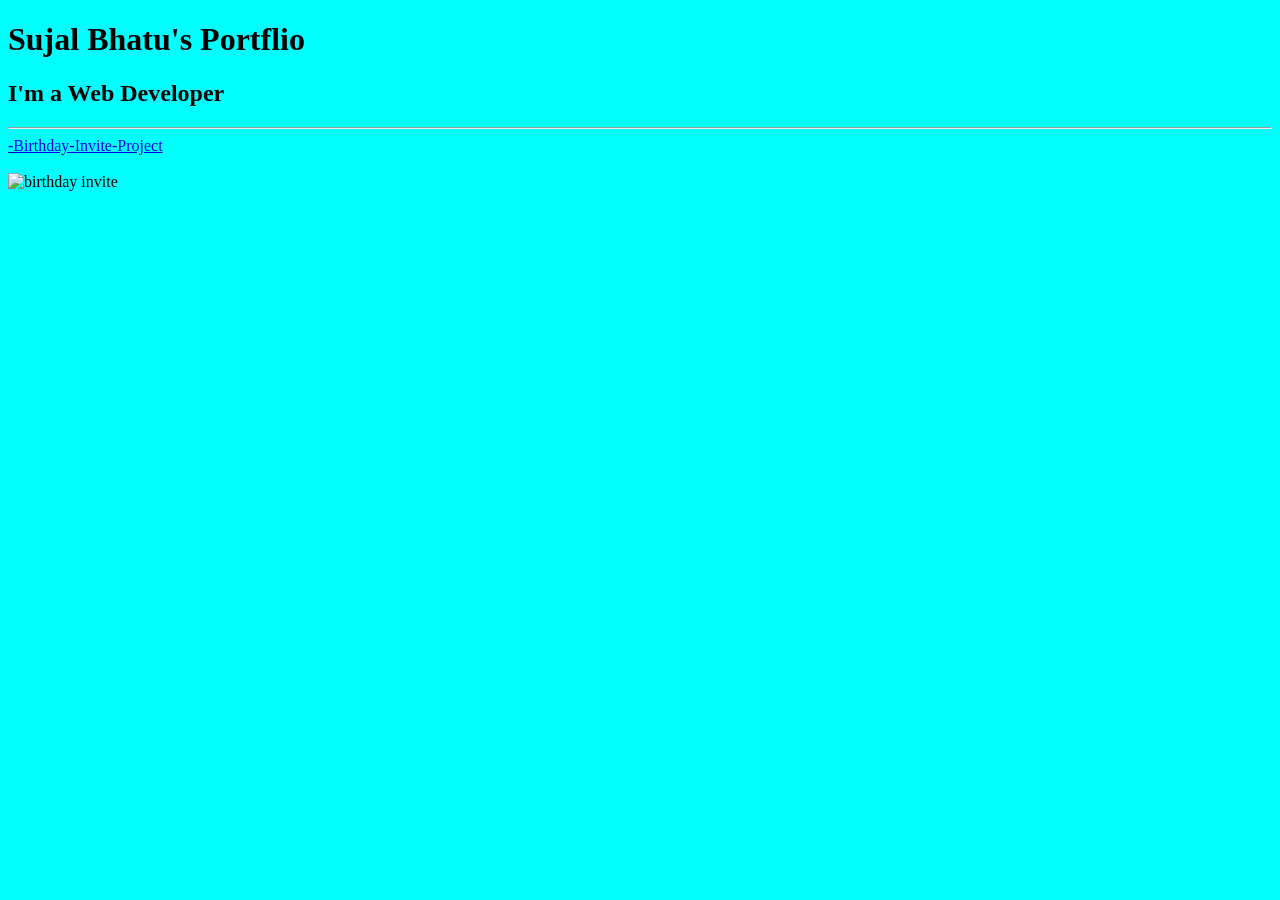
==== index.html @ 04512a7a "Add files via upload" ====
<!-- TODO 1: Create the HTML Boilerplate -->

<!-- TODO 2: Add Your previous projects' HTML into the public folder -->

<!-- TODO 3: Take screenshots of your project previews and add the images to the images folder -->

<!-- TODO 4: Add titles/subtitles etc. -->

<!-- TODO 5: Add a link to the project pages -->

<!-- TODO 6: Add images to show the project previews
HINT for TODO 6: You can use the height attribute set to 200 to make the image smaller:
https://developer.mozilla.org/en-US/docs/Web/HTML/Element/img#attr-height -->

<!-- TODO 7: Add the Contact Me and About Me page links -->


<!DOCTYPE html>
<html lang="en">
<head>
    <meta charset="UTF-8">
    <meta name="viewport" content="width=device-width, initial-scale=1.0">
    <title>Portfolio</title>    
</head>
<body style="background-color: aqua;" >
    <h1>Sujal Bhatu's Portflio</h1>
    <h2>I'm a Web Developer </h2>
    <hr>
    <a href="./public/index2.html" draggable="true">-Birthday-Invite-Project</a>
    <br><br>
    <img src="./assets/images/birthday-invite.png" alt="birthday invite" height="500">
</body>
</html>
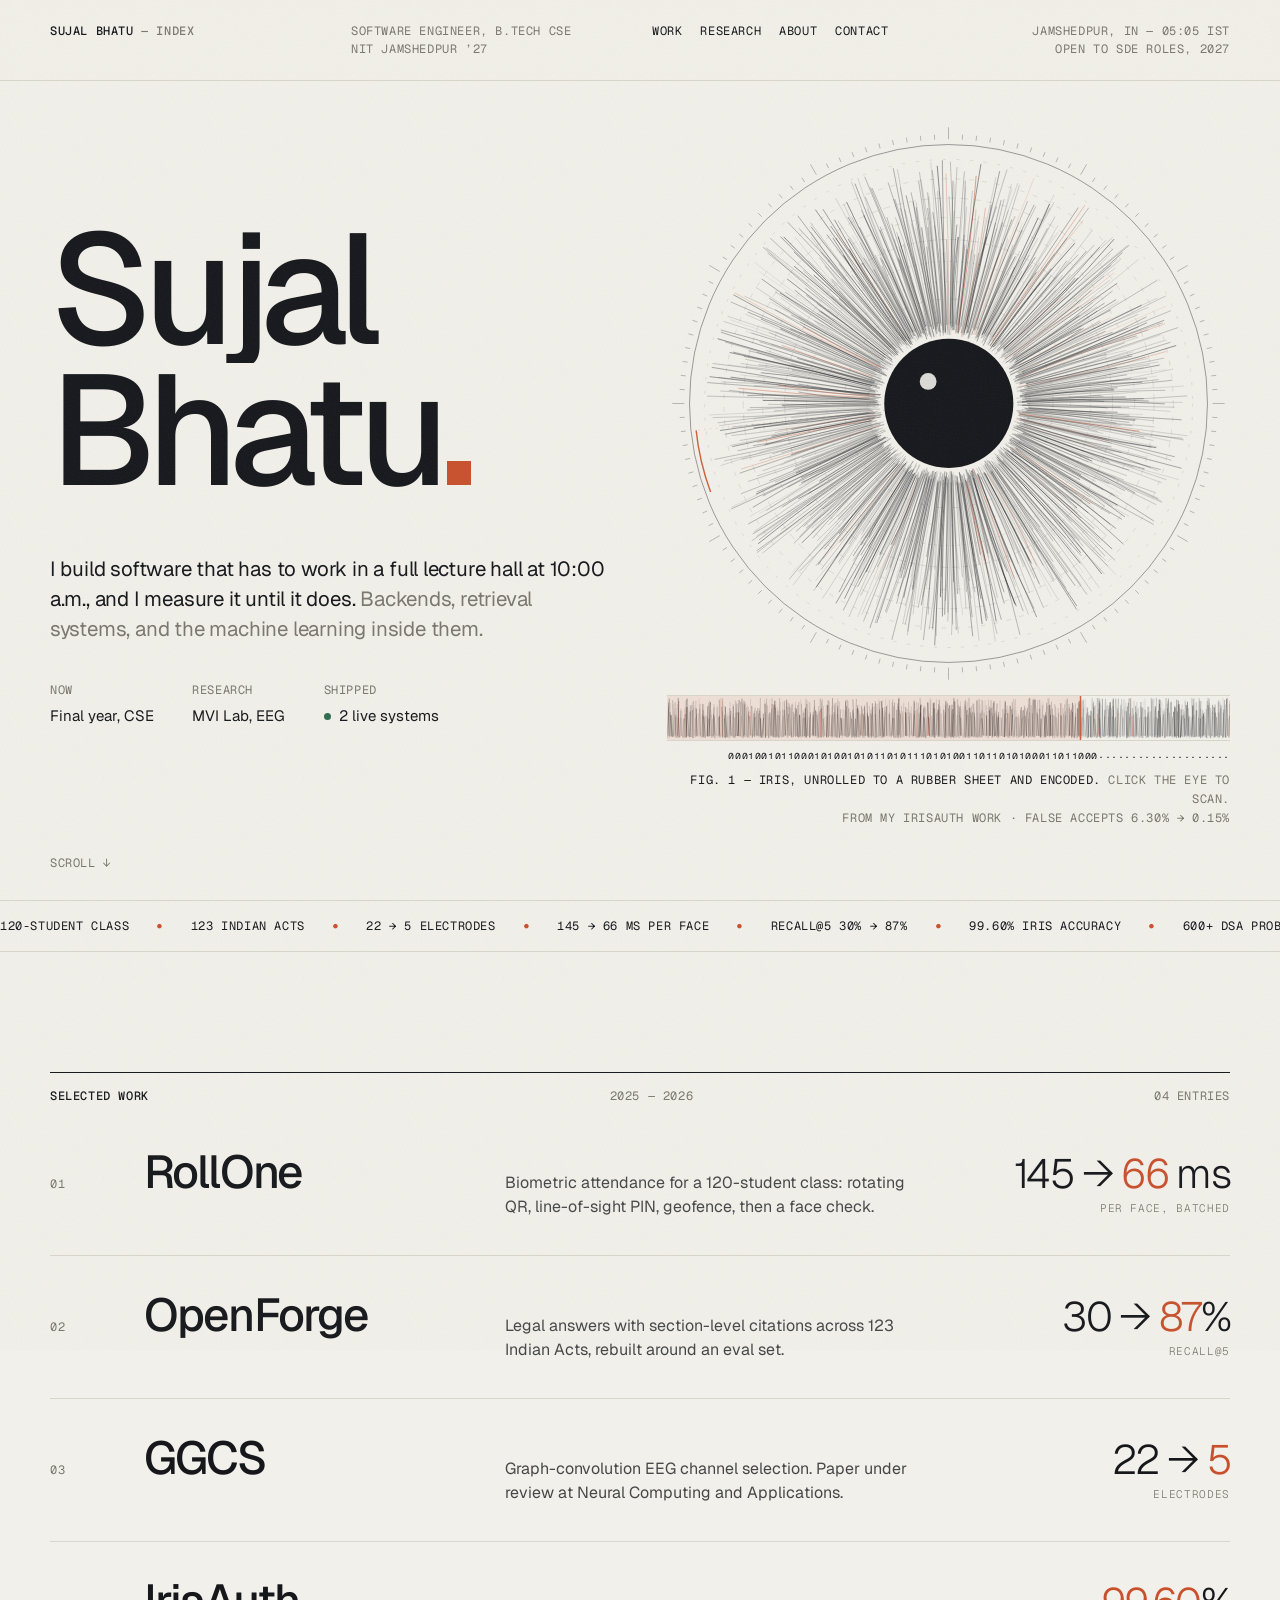
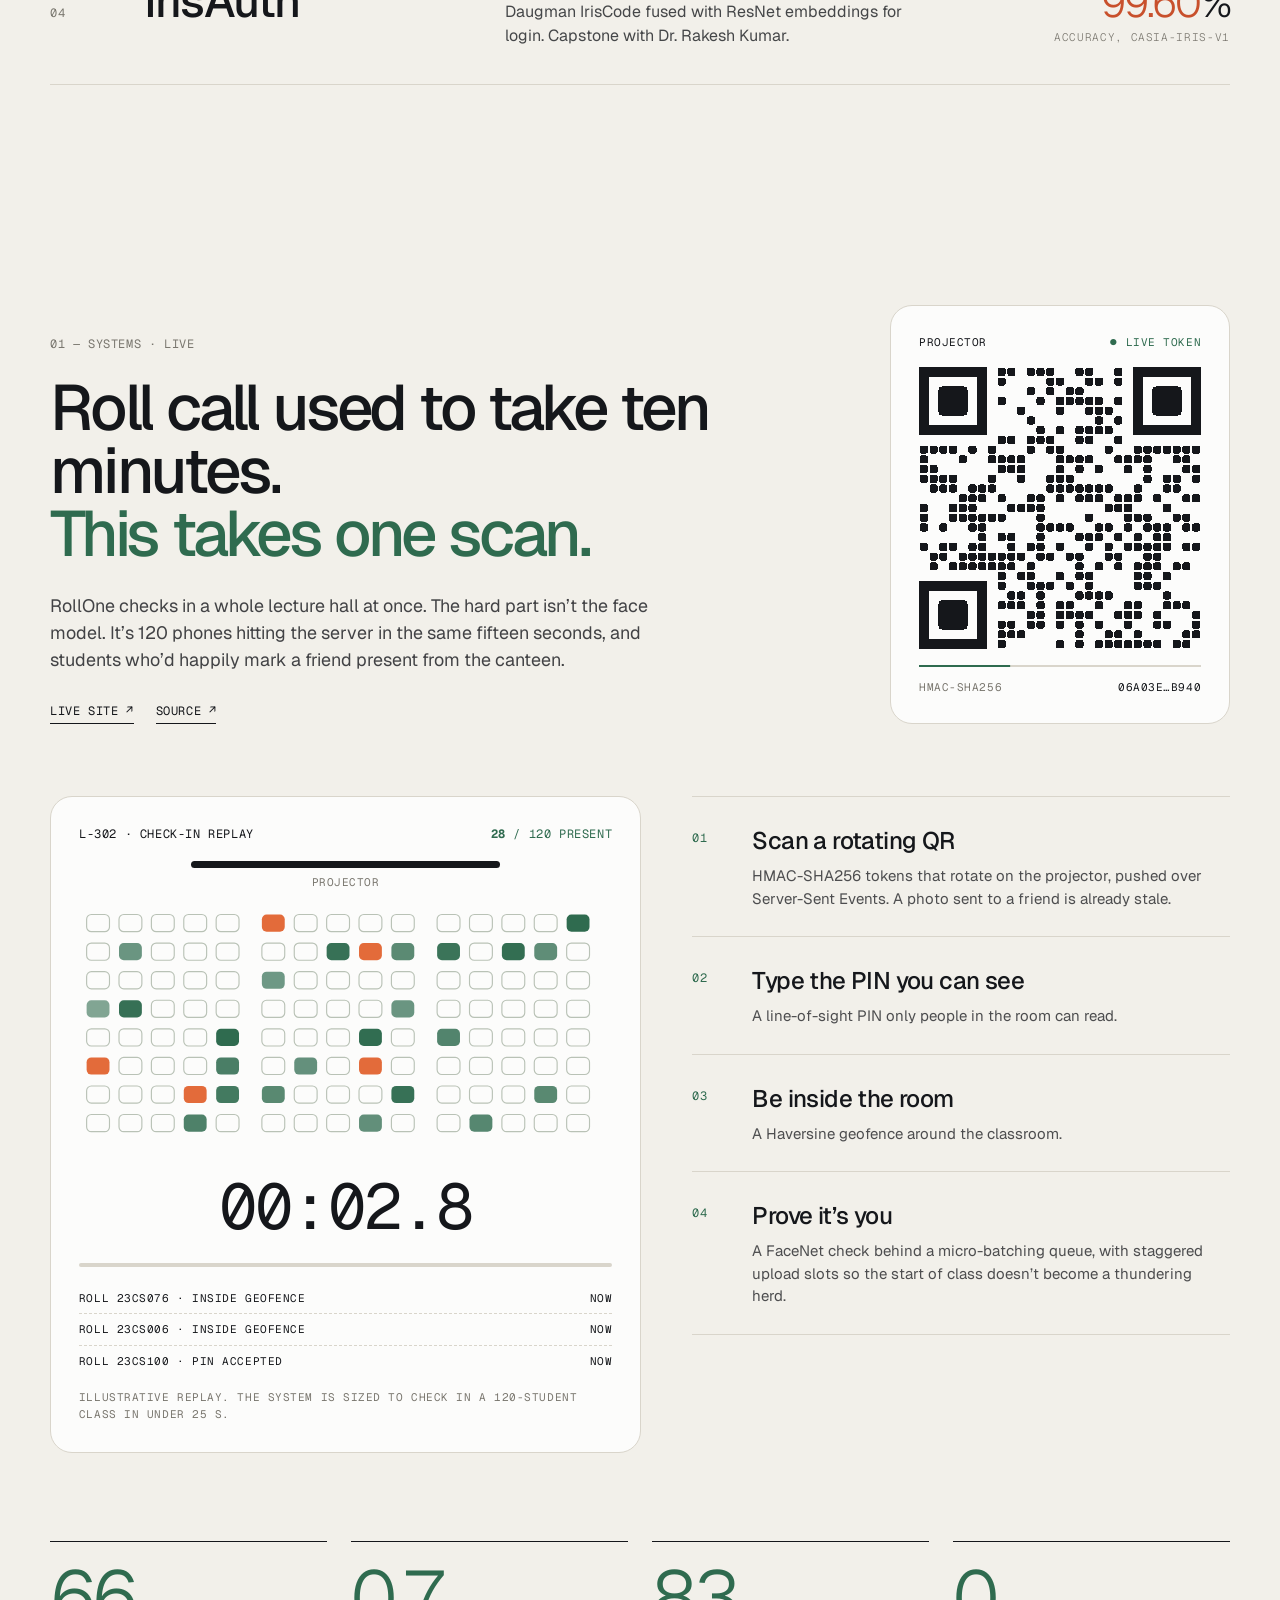
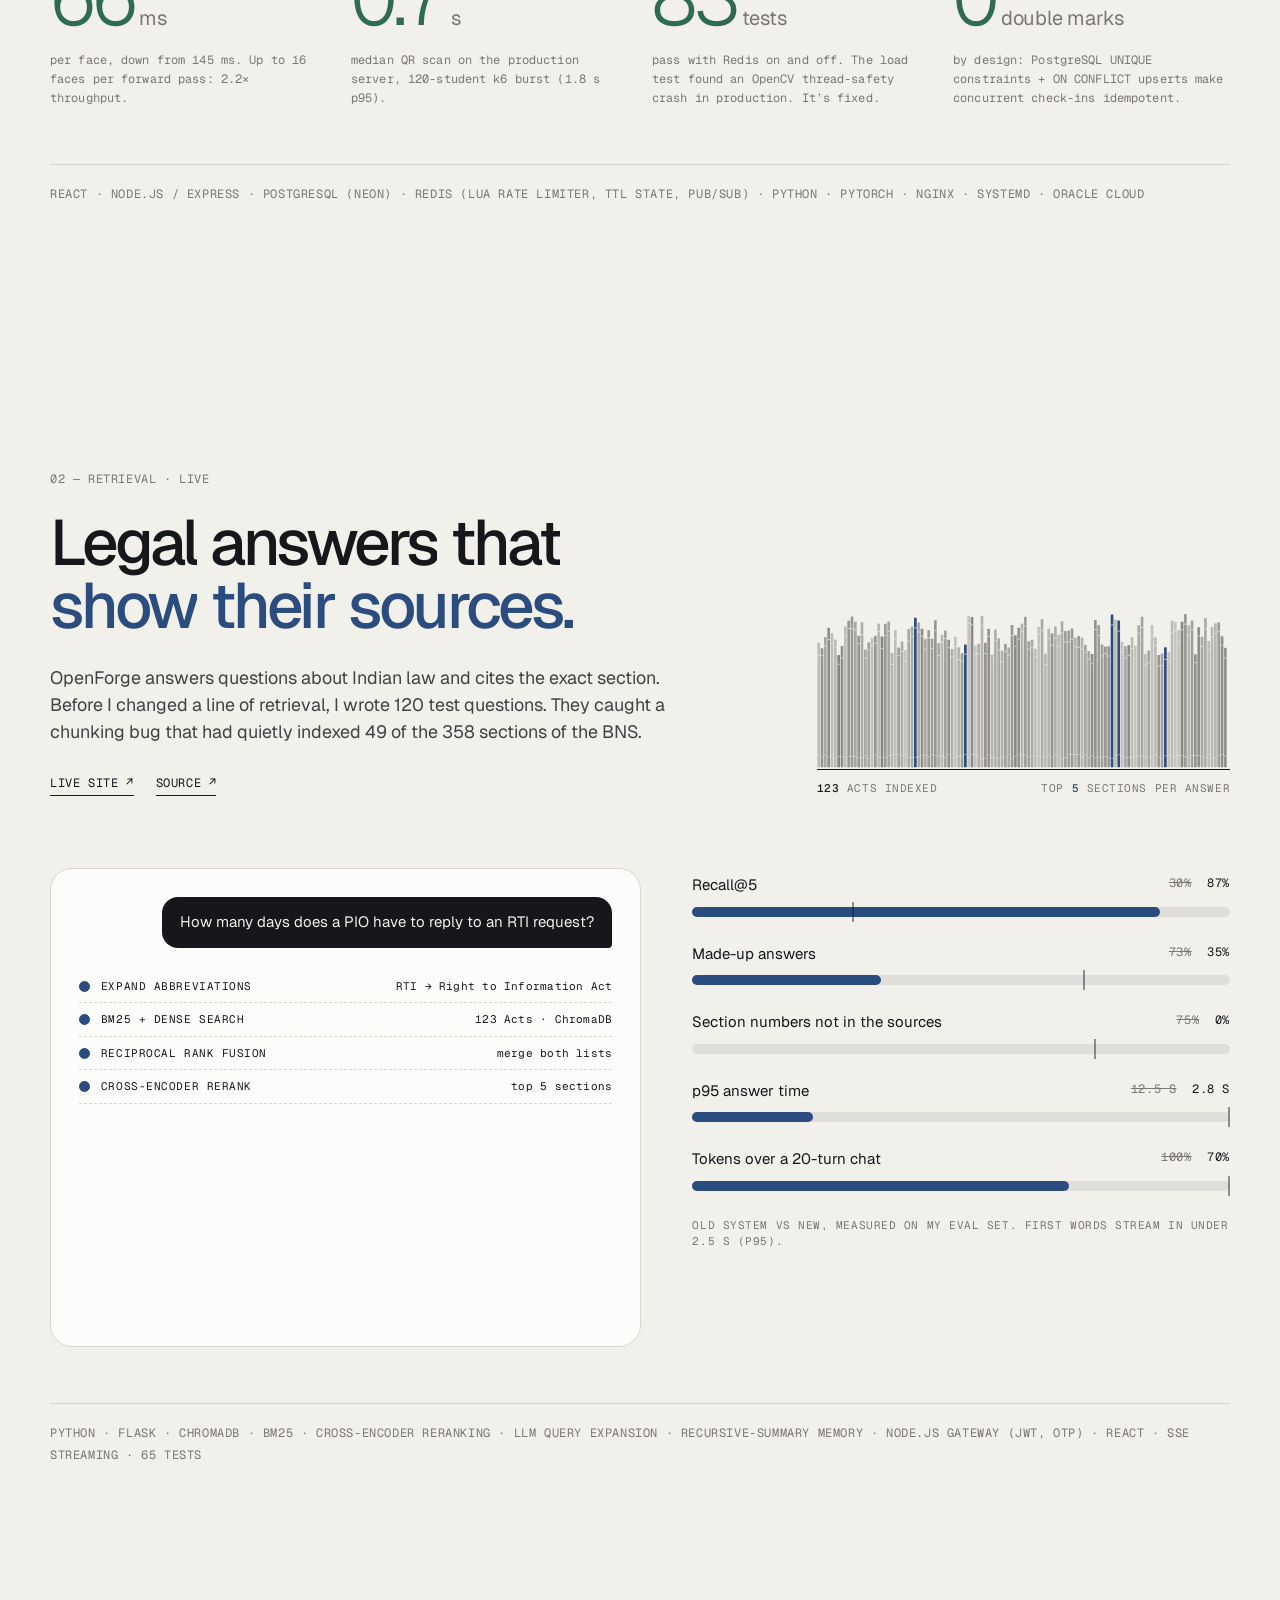
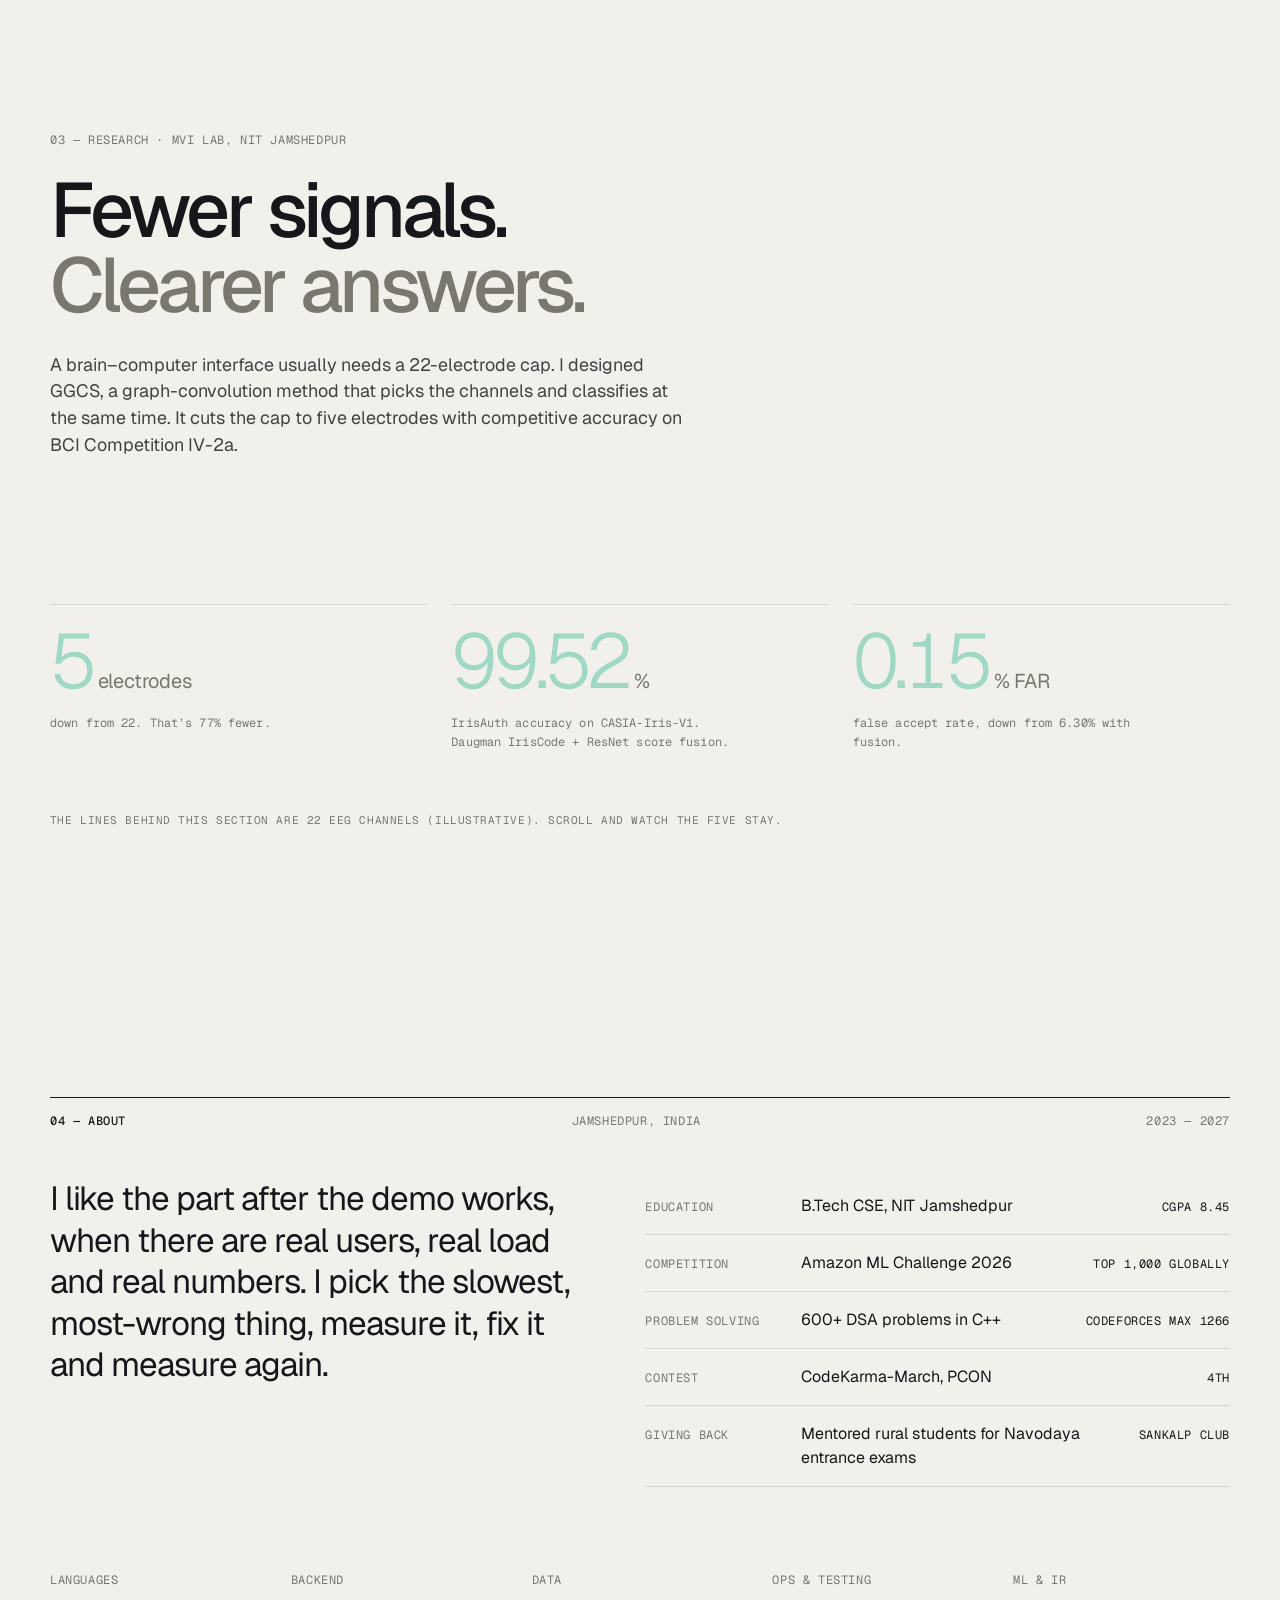
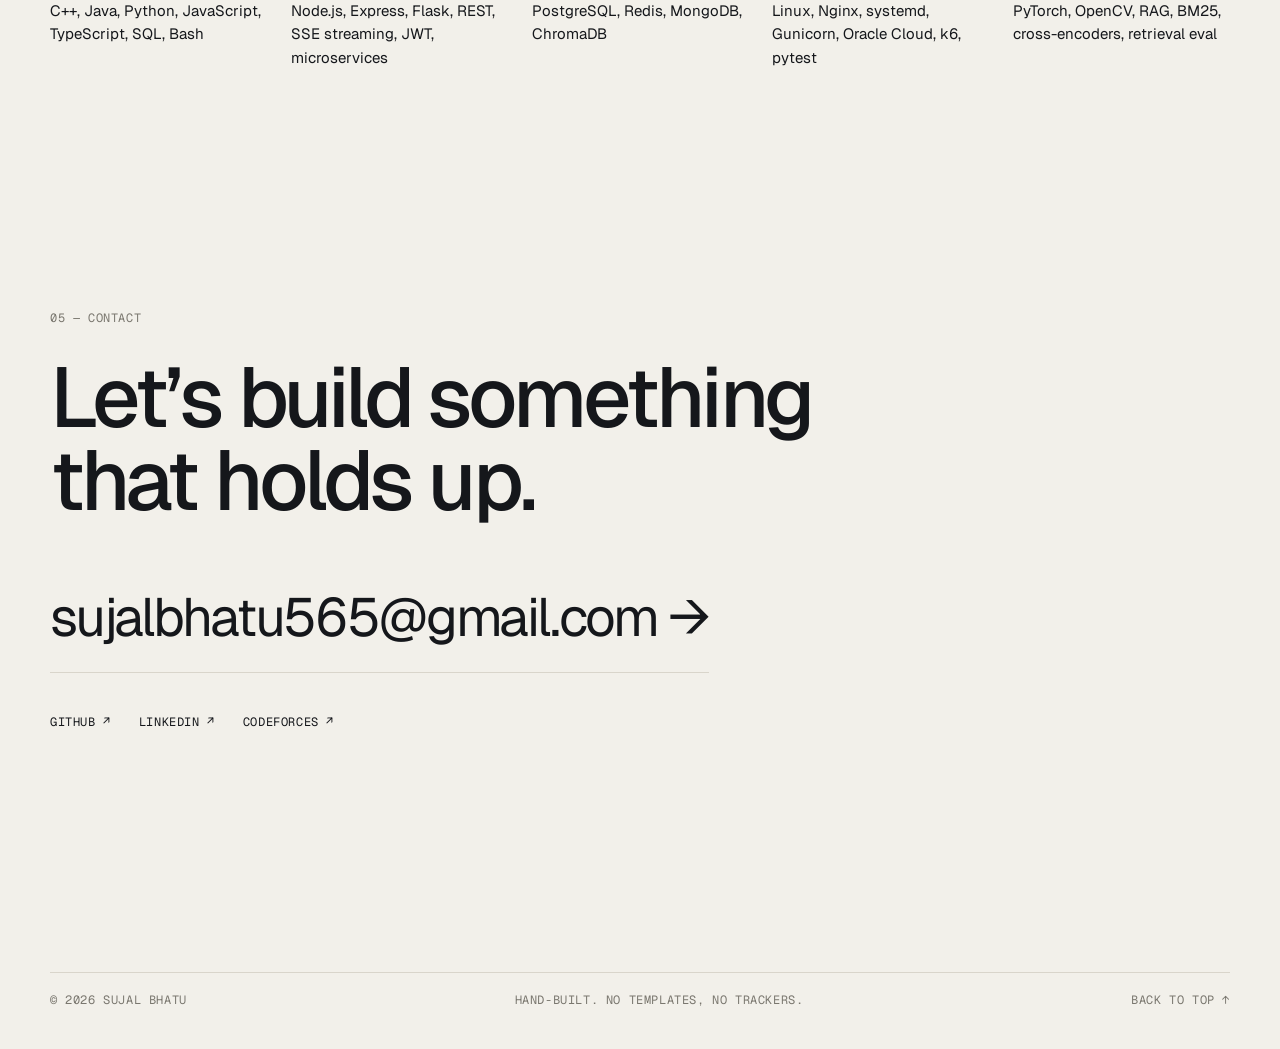
==== commit d877ec30: "Rebuild portfolio: living iris hero, project chapters, EEG research Hand-built static site (HTML, CS" ====
--- a/index.html
+++ b/index.html
@@ -1,33 +1,219 @@
-<!-- TODO 1: Create the HTML Boilerplate -->
-
-<!-- TODO 2: Add Your previous projects' HTML into the public folder -->
-
-<!-- TODO 3: Take screenshots of your project previews and add the images to the images folder -->
-
-<!-- TODO 4: Add titles/subtitles etc. -->
-
-<!-- TODO 5: Add a link to the project pages -->
-
-<!-- TODO 6: Add images to show the project previews
-HINT for TODO 6: You can use the height attribute set to 200 to make the image smaller:
-https://developer.mozilla.org/en-US/docs/Web/HTML/Element/img#attr-height -->
-
-<!-- TODO 7: Add the Contact Me and About Me page links -->
-
-
-<!DOCTYPE html>
+<!doctype html>
 <html lang="en">
 <head>
-    <meta charset="UTF-8">
-    <meta name="viewport" content="width=device-width, initial-scale=1.0">
-    <title>Portfolio</title>    
+<meta charset="utf-8">
+<meta name="viewport" content="width=device-width, initial-scale=1">
+<title>Sujal Bhatu</title>
+<meta name="description" content="Sujal Bhatu, software engineer. Backends, retrieval systems, and the machine learning inside them.">
+<meta name="theme-color" content="#F2F0EA">
+<meta property="og:title" content="Sujal Bhatu">
+<meta property="og:description" content="Backends, retrieval systems, and the machine learning inside them.">
+<meta property="og:type" content="website">
+<meta property="og:image" content="og.jpg">
+<meta name="twitter:card" content="summary_large_image">
+<link rel="icon" href="data:image/svg+xml,%3Csvg xmlns='http://www.w3.org/2000/svg' viewBox='0 0 32 32'%3E%3Ccircle cx='16' cy='16' r='15' fill='%23F2F0EA' stroke='%2315171B'/%3E%3Ccircle cx='16' cy='16' r='6' fill='%2315171B'/%3E%3C/svg%3E">
+<link rel="preconnect" href="https://fonts.googleapis.com">
+<link rel="preconnect" href="https://fonts.gstatic.com" crossorigin>
+<link href="https://fonts.googleapis.com/css2?family=Geist:wght@300;400;500;600&family=Geist+Mono:wght@400;500&display=swap" rel="stylesheet">
+<link rel="stylesheet" href="styles.css">
+<script>document.documentElement.classList.add('js')</script>
 </head>
-<body style="background-color: aqua;" >
-    <h1>Sujal Bhatu's Portflio</h1>
-    <h2>I'm a Web Developer </h2>
-    <hr>
-    <a href="./public/index2.html" draggable="true">-Birthday-Invite-Project</a>
-    <br><br>
-    <img src="./assets/images/birthday-invite.png" alt="birthday invite" height="500">
+<body>
+<div class="grain" aria-hidden="true"></div>
+<div class="cursor" aria-hidden="true"></div>
+<div class="peek" aria-hidden="true"></div>
+
+<header class="bar">
+  <a href="#top" class="mono strong">Sujal Bhatu <span class="dim">— Index</span></a>
+  <span class="mono dim hide-s">Software engineer, B.Tech CSE<br>NIT Jamshedpur ’27</span>
+  <nav class="mono">
+    <a href="#work" data-nav="work">Work</a><a href="#research" data-nav="research">Research</a><a href="#about" data-nav="about">About</a><a href="#contact" data-nav="contact">Contact</a>
+  </nav>
+  <i class="progress" aria-hidden="true"></i>
+  <span class="mono dim right hide-s">Jamshedpur, IN — <span id="clock">--:--</span> IST<br>Open to SDE roles, 2027</span>
+</header>
+
+<main id="top">
+
+<!-- HERO -->
+<section class="hero" data-bg="paper">
+  <div class="hero-text">
+    <h1 class="name" aria-label="Sujal Bhatu">
+      <span class="line"><span class="w">Sujal</span></span>
+      <span class="line"><span class="w">Bhatu<i class="sq"></i></span></span>
+    </h1>
+    <p class="lede reveal">I build software that has to work in a full lecture hall at 10:00 a.m., and I measure it until it does. <span class="dim">Backends, retrieval systems, and the machine learning inside them.</span></p>
+    <dl class="meta mono reveal">
+      <div><dt>Now</dt><dd>Final year, CSE</dd></div>
+      <div><dt>Research</dt><dd>MVI Lab, EEG</dd></div>
+      <div><dt>Shipped</dt><dd><span class="live"></span>2 live systems</dd></div>
+    </dl>
+  </div>
+  <figure class="iris-wrap">
+    <canvas id="iris" aria-label="An iris drawn line by line; the pupil follows your cursor"></canvas>
+    <figcaption class="mono dim">
+      <canvas id="strip" aria-hidden="true"></canvas>
+      <span class="code" id="code" aria-hidden="true"></span>
+      <span class="status" id="irisStatus">Fig. 1 — Iris, unrolled to a rubber sheet and encoded. <span class="hint">Click the eye to scan.</span></span>
+      <span class="fig2">From my IrisAuth work · false accepts 6.30% → 0.15%</span>
+    </figcaption>
+  </figure>
+  <a class="scroll mono dim" href="#work">Scroll <span>↓</span></a>
+</section>
+
+<div class="ticker mono" aria-hidden="true"><div class="track">
+  <span>120-student class</span><i>●</i><span>123 Indian Acts</span><i>●</i><span>22 → 5 electrodes</span><i>●</i><span>145 → 66 ms per face</span><i>●</i><span>Recall@5 30% → 87%</span><i>●</i><span>99.60% iris accuracy</span><i>●</i><span>600+ DSA problems</span><i>●</i>
+  <span>120-student class</span><i>●</i><span>123 Indian Acts</span><i>●</i><span>22 → 5 electrodes</span><i>●</i><span>145 → 66 ms per face</span><i>●</i><span>Recall@5 30% → 87%</span><i>●</i><span>99.60% iris accuracy</span><i>●</i><span>600+ DSA problems</span><i>●</i>
+</div></div>
+
+<!-- INDEX OF WORK -->
+<section id="work" class="index" data-bg="paper" data-sec="work">
+  <div class="sh mono"><span class="strong">Selected work</span><span class="dim">2025 — 2026</span><span class="dim">04 entries</span></div>
+  <a class="row reveal" href="#rollone" data-peek="rollone"><span class="mono dim">01</span><span class="t">RollOne</span><span class="d">Biometric attendance for a 120-student class: rotating QR, line-of-sight PIN, geofence, then a face check.</span><span class="big">145 → <em>66</em> ms<small>per face, batched</small></span></a>
+  <a class="row reveal" href="#openforge" data-peek="openforge"><span class="mono dim">02</span><span class="t">OpenForge</span><span class="d">Legal answers with section-level citations across 123 Indian Acts, rebuilt around an eval set.</span><span class="big">30 → <em>87</em>%<small>Recall@5</small></span></a>
+  <a class="row reveal" href="#research" data-peek="ggcs"><span class="mono dim">03</span><span class="t">GGCS</span><span class="d">Graph-convolution EEG channel selection. Paper under review at Neural Computing and Applications.</span><span class="big">22 → <em>5</em><small>electrodes</small></span></a>
+  <a class="row reveal" href="#iris-auth" data-peek="iris"><span class="mono dim">04</span><span class="t">IrisAuth</span><span class="d">Daugman IrisCode fused with ResNet embeddings for login. Capstone with Dr. Rakesh Kumar.</span><span class="big"><em>99.60</em>%<small>accuracy, CASIA-Iris-V1</small></span></a>
+</section>
+
+<!-- ROLLONE -->
+<section id="rollone" class="chapter rollone" data-bg="sage" data-sec="work">
+  <div class="ch-top">
+  <div class="ch-head">
+    <span class="mono dim">01 — Systems · Live</span>
+    <h2 class="reveal">Roll call used to take ten minutes.<br><span class="acc-g">This takes one scan.</span></h2>
+    <p class="reveal">RollOne checks in a whole lecture hall at once. The hard part isn’t the face model. It’s 120 phones hitting the server in the same fifteen seconds, and students who’d happily mark a friend present from the canteen.</p>
+    <div class="links mono"><a href="https://campustrack.openforge.online" target="_blank" rel="noopener">Live site ↗</a><a href="https://github.com/sujalbhatu/Attendence_System" target="_blank" rel="noopener">Source ↗</a></div>
+  </div>
+  <figure class="qr card reveal" aria-label="A QR code that changes every few seconds, like the one on the projector">
+    <div class="mono qr-top"><span>Projector</span><span class="acc-g">● Live token</span></div>
+    <svg id="qr" viewBox="0 0 29 29" shape-rendering="crispEdges"></svg>
+    <div class="qr-life"><i id="qrLife"></i></div>
+    <figcaption class="mono"><span class="dim">HMAC-SHA256</span> <span id="qrTok">········</span></figcaption>
+  </figure>
+  </div>
+
+  <div class="hall-grid">
+    <div class="hall card" id="hall">
+      <div class="hall-top mono"><span>L-302 · Check-in replay</span><span class="acc-g"><b id="present">0</b> / 120 present</span></div>
+      <div class="screen"></div><div class="mono dim center small">Projector</div>
+      <svg id="seats" viewBox="0 0 560 250" role="img" aria-label="120 seats filling in as students check in"></svg>
+      <div class="clock" id="hclock">00:00.0</div>
+      <div class="prog"><i id="hbar"></i></div>
+      <ul class="feed mono" id="feed"></ul>
+      <p class="mono dim small note">Illustrative replay. The system is sized to check in a 120-student class in under 25&nbsp;s.</p>
+    </div>
+    <ol class="steps">
+      <li class="reveal"><span class="mono">01</span><div><h3>Scan a rotating QR</h3><p>HMAC-SHA256 tokens that rotate on the projector, pushed over Server-Sent Events. A photo sent to a friend is already stale.</p></div></li>
+      <li class="reveal"><span class="mono">02</span><div><h3>Type the PIN you can see</h3><p>A line-of-sight PIN only people in the room can read.</p></div></li>
+      <li class="reveal"><span class="mono">03</span><div><h3>Be inside the room</h3><p>A Haversine geofence around the classroom.</p></div></li>
+      <li class="reveal"><span class="mono">04</span><div><h3>Prove it’s you</h3><p>A FaceNet check behind a micro-batching queue, with staggered upload slots so the start of class doesn’t become a thundering herd.</p></div></li>
+    </ol>
+  </div>
+
+  <div class="facts">
+    <div class="fact reveal"><b data-count="66" data-from="145">145</b><span class="u">ms</span><p class="mono dim">per face, down from 145 ms. Up to 16 faces per forward pass: 2.2× throughput.</p></div>
+    <div class="fact reveal"><b data-count="0.7" data-dec="1">0.0</b><span class="u">s</span><p class="mono dim">median QR scan on the production server, 120-student k6 burst (1.8 s p95).</p></div>
+    <div class="fact reveal"><b data-count="83">0</b><span class="u">tests</span><p class="mono dim">pass with Redis on and off. The load test found an OpenCV thread-safety crash in production. It’s fixed.</p></div>
+    <div class="fact reveal"><b>0</b><span class="u">double marks</span><p class="mono dim">by design: PostgreSQL UNIQUE constraints + ON CONFLICT upserts make concurrent check-ins idempotent.</p></div>
+  </div>
+  <p class="stack mono dim">React · Node.js / Express · PostgreSQL (Neon) · Redis (Lua rate limiter, TTL state, Pub/Sub) · Python · PyTorch · Nginx · systemd · Oracle Cloud</p>
+</section>
+
+<!-- OPENFORGE -->
+<section id="openforge" class="chapter openforge" data-bg="mist" data-sec="work">
+  <div class="ch-top">
+  <div class="ch-head">
+    <span class="mono dim">02 — Retrieval · Live</span>
+    <h2 class="reveal">Legal answers that<br><span class="acc-b">show their sources.</span></h2>
+    <p class="reveal">OpenForge answers questions about Indian law and cites the exact section. Before I changed a line of retrieval, I wrote 120 test questions. They caught a chunking bug that had quietly indexed 49 of the 358 sections of the BNS.</p>
+    <div class="links mono"><a href="https://openforge.online" target="_blank" rel="noopener">Live site ↗</a><a href="https://github.com/sujalbhatu/Legal-chatbot" target="_blank" rel="noopener">Source ↗</a></div>
+  </div>
+  <figure class="shelf reveal" aria-label="123 thin spines, one per Act in the index; five light up as a search runs">
+    <svg id="shelf" viewBox="0 0 620 250" preserveAspectRatio="xMidYMax meet"></svg>
+    <figcaption class="mono dim"><span><b class="strong">123</b> Acts indexed</span><span>Top <b class="acc-b">5</b> sections per answer</span></figcaption>
+  </figure>
+  </div>
+
+  <div class="of-grid">
+    <div class="chat card" id="chat">
+      <div class="q">How many days does a PIO have to reply to an RTI request?</div>
+      <ol class="pipe mono" id="pipe">
+        <li>Expand abbreviations <span>RTI → Right to Information Act</span></li>
+        <li>BM25 + dense search <span>123 Acts · ChromaDB</span></li>
+        <li>Reciprocal Rank Fusion <span>merge both lists</span></li>
+        <li>Cross-encoder rerank <span>top 5 sections</span></li>
+      </ol>
+      <div class="a" id="answer" aria-live="polite"></div>
+      <div class="cites mono" id="cites"></div>
+    </div>
+    <div class="bars" id="bars">
+      <div class="m"><div class="lbl"><span>Recall@5</span><span class="mono"><s>30%</s> 87%</span></div><div class="track" style="--from:.30;--from-pos:.30;--to:.87"><i></i></div></div>
+      <div class="m"><div class="lbl"><span>Made-up answers</span><span class="mono"><s>73%</s> 35%</span></div><div class="track" style="--from:.73;--from-pos:.73;--to:.35"><i></i></div></div>
+      <div class="m"><div class="lbl"><span>Section numbers not in the sources</span><span class="mono"><s>75%</s> 0%</span></div><div class="track" style="--from:.75;--from-pos:.75;--to:0"><i></i></div></div>
+      <div class="m"><div class="lbl"><span>p95 answer time</span><span class="mono"><s>12.5 s</s> 2.8 s</span></div><div class="track" style="--from:1;--from-pos:1;--to:.224"><i></i></div></div>
+      <div class="m"><div class="lbl"><span>Tokens over a 20-turn chat</span><span class="mono"><s>100%</s> 70%</span></div><div class="track" style="--from:1;--from-pos:1;--to:.70"><i></i></div></div>
+      <p class="mono dim small">Old system vs new, measured on my eval set. First words stream in under 2.5 s (p95).</p>
+    </div>
+  </div>
+  <p class="stack mono dim">Python · Flask · ChromaDB · BM25 · cross-encoder reranking · LLM query expansion · recursive-summary memory · Node.js gateway (JWT, OTP) · React · SSE streaming · 65 tests</p>
+</section>
+
+<!-- RESEARCH (dark) -->
+<section id="research" class="chapter research" data-bg="night" data-sec="research">
+  <canvas id="eeg" aria-hidden="true"></canvas>
+  <div class="ch-head">
+    <span class="mono dim">03 — Research · MVI Lab, NIT Jamshedpur</span>
+    <h2 class="reveal">Fewer signals.<br><span class="dim">Clearer answers.</span></h2>
+    <p class="reveal">A brain–computer interface usually needs a 22-electrode cap. I designed GGCS, a graph-convolution method that picks the channels and classifies at the same time. It cuts the cap to five electrodes with competitive accuracy on BCI Competition IV-2a.</p>
+    <p class="mono dim small reveal">Co-authored paper under review, Neural Computing and Applications (Springer) · Supervisor Prof. K. K. Singh · Jul–Dec 2025</p>
+  </div>
+  <div class="r-facts">
+    <div class="fact reveal"><b data-count="5" data-from="22">22</b><span class="u">electrodes</span><p class="mono dim">down from 22. That’s 77% fewer.</p></div>
+    <div class="fact reveal" id="iris-auth"><b data-count="99.60" data-dec="2">0</b><span class="u">%</span><p class="mono dim">IrisAuth accuracy on CASIA-Iris-V1. Daugman IrisCode + ResNet score fusion.</p></div>
+    <div class="fact reveal"><b data-count="0.15" data-from="6.30" data-dec="2">6.30</b><span class="u">% FAR</span><p class="mono dim">false accept rate, down from 6.30% with fusion.</p></div>
+  </div>
+  <p class="mono dim small legend">The lines behind this section are 22 EEG channels (illustrative). Scroll and watch the five stay.</p>
+</section>
+
+<!-- ABOUT -->
+<section id="about" class="about" data-bg="paper" data-sec="about">
+  <div class="sh mono"><span class="strong">04 — About</span><span class="dim">Jamshedpur, India</span><span class="dim">2023 — 2027</span></div>
+  <div class="about-grid">
+    <p class="say reveal">I like the part after the demo works, when there are real users, real load and real numbers. I pick the slowest, most-wrong thing, measure it, fix it and measure again.</p>
+    <ul class="list">
+      <li class="reveal"><span class="mono dim">Education</span><span>B.Tech CSE, NIT Jamshedpur</span><span class="mono">CGPA 8.45</span></li>
+      <li class="reveal"><span class="mono dim">Competition</span><span>Amazon ML Challenge 2026</span><span class="mono">Top 1,000 globally</span></li>
+      <li class="reveal"><span class="mono dim">Problem solving</span><span>600+ DSA problems in C++</span><span class="mono">Codeforces max 1266</span></li>
+      <li class="reveal"><span class="mono dim">Contest</span><span>CodeKarma-March, PCON</span><span class="mono">4th</span></li>
+      <li class="reveal"><span class="mono dim">Giving back</span><span>Mentored rural students for Navodaya entrance exams</span><span class="mono">Sankalp Club</span></li>
+    </ul>
+  </div>
+  <div class="tools reveal">
+    <div><span class="mono dim">Languages</span><p>C++, Java, Python, JavaScript, TypeScript, SQL, Bash</p></div>
+    <div><span class="mono dim">Backend</span><p>Node.js, Express, Flask, REST, SSE streaming, JWT, microservices</p></div>
+    <div><span class="mono dim">Data</span><p>PostgreSQL, Redis, MongoDB, ChromaDB</p></div>
+    <div><span class="mono dim">Ops &amp; testing</span><p>Linux, Nginx, systemd, Gunicorn, Oracle Cloud, k6, pytest</p></div>
+    <div><span class="mono dim">ML &amp; IR</span><p>PyTorch, OpenCV, RAG, BM25, cross-encoders, retrieval eval</p></div>
+  </div>
+</section>
+
+<!-- CONTACT -->
+<section id="contact" class="contact" data-bg="ink" data-sec="contact">
+  <span class="mono dim">05 — Contact</span>
+  <div class="c-top">
+    <h2 class="reveal">Let’s build something<br>that holds up.</h2>
+    <canvas id="iris2" aria-hidden="true"></canvas>
+  </div>
+  <a class="mail magnet" href="mailto:sujalbhatu565@gmail.com">sujalbhatu565@gmail.com <span>→</span></a>
+  <div class="socials mono">
+    <a class="magnet" href="https://github.com/sujalbhatu" target="_blank" rel="noopener">GitHub ↗</a>
+    <a class="magnet" href="https://linkedin.com/in/sujalbhatu" target="_blank" rel="noopener">LinkedIn ↗</a>
+    <a class="magnet" href="https://codeforces.com/profile/sujalbhatu" target="_blank" rel="noopener">Codeforces ↗</a>
+  </div>
+  <footer class="mono dim"><span>© 2026 Sujal Bhatu</span><span>Hand-built. No templates, no trackers.</span><a href="#top">Back to top ↑</a></footer>
+</section>
+
+</main>
+<script src="main.js"></script>
 </body>
-</html>+</html>
--- a/styles.css
+++ b/styles.css
@@ -0,0 +1,257 @@
+:root{
+  --paper:#F2F0EA; --ink:#15171B; --mute:#7A776F; --line:#D9D5CB;
+  --acc:#C8502C; --green:#2F6B4F; --blue:#2B4C7E; --mint:#9FD8C4;
+  --sage:#E7EBE3; --mist:#E6EAF0; --night:#0D1014;
+  --bg:var(--paper); --fg:var(--ink);
+  --pad:clamp(16px,3.9vw,56px);
+  --ease:cubic-bezier(.2,.7,.1,1);
+}
+*{box-sizing:border-box;margin:0;padding:0}
+html{scroll-behavior:smooth;-webkit-text-size-adjust:100%}
+body{background:var(--bg);color:var(--fg);font-family:Geist,system-ui,sans-serif;font-size:16px;line-height:1.5;transition:background .9s var(--ease),color .9s var(--ease);overflow-x:hidden;-webkit-font-smoothing:antialiased}
+body[data-theme=sage]{--bg:var(--sage)}
+body[data-theme=mist]{--bg:var(--mist)}
+body[data-theme=night]{--bg:var(--night);--fg:#ECE6D8;--mute:#858C93;--line:#252B32}
+body[data-theme=ink]{--bg:var(--ink);--fg:#F2F0EA;--mute:#8C8A84;--line:#2E3036}
+a{color:inherit;text-decoration:none}
+::selection{background:var(--acc);color:#fff}
+.mono{font-family:'Geist Mono',ui-monospace,monospace;font-size:12px;letter-spacing:.05em;text-transform:uppercase}
+.dim{color:var(--mute)}
+.strong{color:var(--fg);font-weight:500}
+.small{font-size:11px}
+.center{text-align:center}
+.acc-g{color:var(--green)} .acc-b{color:var(--blue)}
+
+/* grain + cursor */
+.grain{position:fixed;inset:-50%;pointer-events:none;z-index:50;opacity:.06;background-image:url("data:image/svg+xml,%3Csvg xmlns='http://www.w3.org/2000/svg' width='200' height='200'%3E%3Cfilter id='n'%3E%3CfeTurbulence type='fractalNoise' baseFrequency='.85' numOctaves='3' stitchTiles='stitch'/%3E%3C/filter%3E%3Crect width='100%25' height='100%25' filter='url(%23n)'/%3E%3C/svg%3E");animation:grain 1.2s steps(6) infinite}
+@keyframes grain{0%{transform:translate(0,0)}25%{transform:translate(-4%,3%)}50%{transform:translate(3%,-5%)}75%{transform:translate(-2%,4%)}100%{transform:translate(0,0)}}
+.cursor{position:fixed;left:0;top:0;width:10px;height:10px;border-radius:50%;background:var(--acc);pointer-events:none;z-index:60;transform:translate(-50%,-50%);transition:width .3s var(--ease),height .3s var(--ease),opacity .3s;opacity:0;mix-blend-mode:multiply}
+body[data-theme=night] .cursor,body[data-theme=ink] .cursor{mix-blend-mode:normal}
+.cursor.big{width:54px;height:54px;opacity:.25}
+@media (hover:none){.cursor{display:none}}
+
+/* hover preview on the work index */
+.peek{position:fixed;left:0;top:0;width:280px;height:190px;border-radius:16px;pointer-events:none;z-index:30;overflow:hidden;opacity:0;transform:translate(-50%,-50%) scale(.6);transition:opacity .35s var(--ease);box-shadow:0 30px 60px -20px rgba(21,23,27,.35)}
+.peek.on{opacity:1}
+.peek svg{display:block;width:100%;height:100%}
+@media (hover:none),(max-width:1000px){.peek{display:none}}
+
+/* split headings */
+.split .wd{display:inline-block;overflow:hidden;vertical-align:top;padding-bottom:.08em;margin-bottom:-.08em}
+.split .wd>span{display:inline-block;transform:translateY(105%);transition:transform 1.1s var(--ease)}
+.split.in .wd>span{transform:none}
+
+/* header */
+.bar{position:fixed;top:0;left:0;right:0;z-index:40;display:grid;grid-template-columns:3fr 3fr 3fr 3fr;gap:24px;align-items:start;padding:22px var(--pad);background:color-mix(in srgb,var(--bg) 82%,transparent);backdrop-filter:blur(10px);-webkit-backdrop-filter:blur(10px);border-bottom:1px solid var(--line);transition:background .9s var(--ease),border-color .9s}
+.bar nav{display:flex;gap:18px}
+.bar nav a{position:relative}
+.bar nav a::after{content:"";position:absolute;left:0;right:100%;bottom:-3px;height:1px;background:currentColor;transition:right .4s var(--ease)}
+.bar nav a:hover::after,.bar nav a.on::after{right:0}
+.progress{position:absolute;left:0;right:0;bottom:-1px;height:1px;background:var(--acc);transform-origin:left;transform:scaleX(0)}
+.right{text-align:right}
+
+/* hero */
+.hero{min-height:100svh;display:grid;grid-template-columns:1.05fr 1fr;gap:24px;align-items:center;padding:120px var(--pad) 70px;position:relative}
+.name{font-weight:500;font-size:clamp(88px,12.2vw,184px);line-height:.86;letter-spacing:-.055em}
+.name .line{display:block;overflow:hidden;padding-bottom:.04em}
+.name .w{display:inline-block;transition:transform 1.3s var(--ease)}
+.js .name .w{transform:translateY(105%)}
+.name .line:nth-child(2) .w{transition-delay:.12s}
+.ready .name .w{transform:none}
+.sq{display:inline-block;width:.15em;height:.15em;background:var(--acc);margin-left:.04em}
+.lede{font-size:clamp(18px,1.6vw,22px);line-height:1.45;max-width:560px;margin-top:clamp(28px,4vw,56px);letter-spacing:-.01em}
+.meta{display:flex;gap:clamp(20px,3vw,40px);margin-top:38px}
+.meta dt{color:var(--mute);margin-bottom:6px}
+.meta dd{font-family:Geist;text-transform:none;letter-spacing:0;font-size:15px;display:flex;align-items:center;gap:8px}
+.live{width:7px;height:7px;border-radius:50%;background:var(--green);box-shadow:0 0 0 0 rgba(47,107,79,.5);animation:pulse 2s infinite}
+@keyframes pulse{70%{box-shadow:0 0 0 8px rgba(47,107,79,0)}100%{box-shadow:0 0 0 0 rgba(47,107,79,0)}}
+.iris-wrap{position:relative;justify-self:end;width:min(44vw,660px)}
+#iris{display:block;width:100%;aspect-ratio:1}
+.iris-wrap figcaption{text-align:right;margin-top:10px;line-height:1.6}
+.iris-wrap{cursor:pointer}
+.status{display:block;color:var(--fg)}
+.status .hint{color:var(--mute)}
+.status.ok{color:var(--green)}
+.fig2{display:block}
+#strip{display:block;width:100%;height:46px;margin-bottom:8px;border-top:1px solid var(--line);border-bottom:1px solid var(--line)}
+.code{display:block;height:10px;margin-bottom:12px;letter-spacing:.06em;color:var(--fg);font-size:10px;white-space:nowrap;overflow:hidden}
+.scroll{position:absolute;left:var(--pad);bottom:28px}
+.scroll span{display:inline-block;animation:bob 2s var(--ease) infinite}
+@keyframes bob{50%{transform:translateY(4px)}}
+
+/* ticker */
+.ticker{border-top:1px solid var(--line);border-bottom:1px solid var(--line);overflow:hidden;padding:16px 0;white-space:nowrap}
+.ticker .track{display:inline-flex;gap:28px;animation:tick 48s linear infinite}
+.ticker i{font-style:normal;color:var(--acc);font-size:8px;align-self:center}
+@keyframes tick{to{transform:translateX(-50%)}}
+
+/* index */
+.index,.about{padding:120px var(--pad) 80px}
+.sh{display:flex;justify-content:space-between;border-top:1px solid var(--fg);padding-top:14px;margin-bottom:8px;gap:12px}
+.row{display:grid;grid-template-columns:70px 1fr 1.25fr 280px;gap:24px;align-items:baseline;padding:36px 0;border-bottom:1px solid var(--line);position:relative;transition:padding .5s var(--ease)}
+.row::before{content:"";position:absolute;left:0;right:0;bottom:-1px;height:1px;background:var(--fg);transform:scaleX(0);transform-origin:left;transition:transform .7s var(--ease)}
+.row:hover::before{transform:scaleX(1)}
+.row:hover{padding-left:14px}
+.row .t{font-size:clamp(34px,3.6vw,52px);font-weight:500;letter-spacing:-.04em;line-height:1}
+.row .d{color:color-mix(in srgb,var(--fg) 78%,transparent);max-width:520px}
+.big{font-size:clamp(30px,3.2vw,46px);font-weight:300;letter-spacing:-.04em;text-align:right;line-height:1;white-space:nowrap}
+.big em{font-style:normal;color:var(--acc)}
+.big small{display:block;font-family:'Geist Mono';font-size:11px;letter-spacing:.06em;text-transform:uppercase;color:var(--mute);margin-top:8px}
+
+/* chapters */
+.chapter{padding:140px var(--pad) 120px;position:relative}
+.ch-head{max-width:820px;position:relative;z-index:2}
+.ch-top .ch-head h2{font-size:clamp(40px,5vw,80px)}
+.ch-top{display:grid;grid-template-columns:1.7fr 1fr;gap:clamp(24px,5vw,80px);align-items:end}
+.ch-head p.mono{font-size:12px;line-height:1.7;color:var(--mute)}
+/* rotating QR */
+.qr{justify-self:end;width:min(100%,340px);padding:22px}
+.qr-top{display:flex;justify-content:space-between;margin-bottom:16px;font-size:11px}
+#qr{display:block;width:100%;aspect-ratio:1;color:var(--ink)}
+#qr rect{transition:opacity .45s}
+.qr-life{height:2px;background:var(--line);margin:16px 0 12px;overflow:hidden}
+.qr-life i{display:block;height:100%;background:var(--green);transform-origin:left}
+.qr figcaption{font-size:11px;display:flex;justify-content:space-between;gap:8px}
+#qrTok{color:var(--fg);font-variant-numeric:tabular-nums}
+/* 123-act shelf */
+.shelf{width:100%}
+#shelf{display:block;width:100%;height:auto}
+#shelf rect{transition:fill .5s,opacity .5s}
+.shelf figcaption{display:flex;justify-content:space-between;gap:12px;border-top:1px solid var(--fg);padding-top:10px;font-size:11px}
+.shelf b{font-weight:500}
+.ch-head h2,.contact h2{font-size:clamp(42px,6vw,92px);line-height:.98;letter-spacing:-.05em;font-weight:500;margin:22px 0 28px}
+.ch-head p{font-size:clamp(17px,1.4vw,20px);max-width:640px;color:color-mix(in srgb,var(--fg) 80%,transparent)}
+.ch-head p+p{margin-top:16px}
+.links{display:flex;gap:22px;margin-top:28px}
+.links a{border-bottom:1px solid currentColor;padding-bottom:3px}
+.links a:hover{color:var(--acc)}
+.card{background:color-mix(in srgb,#fff 80%,var(--bg));border:1px solid var(--line);border-radius:22px;padding:28px}
+.stack{margin-top:56px;padding-top:18px;border-top:1px solid var(--line);line-height:1.9}
+
+/* rollone */
+.hall-grid{display:grid;grid-template-columns:1.1fr 1fr;gap:clamp(24px,4vw,64px);margin-top:72px;align-items:start}
+.hall-top{display:flex;justify-content:space-between;margin-bottom:18px}
+.screen{height:7px;border-radius:4px;background:var(--ink);width:58%;margin:0 auto 6px}
+.small.center{margin-bottom:14px}
+#seats{display:block;width:100%}
+#seats rect{transition:fill .35s,stroke .35s,opacity .35s}
+.clock{font-family:'Geist Mono';font-size:clamp(44px,5vw,64px);letter-spacing:-.03em;text-align:center;margin:16px 0 8px;font-variant-numeric:tabular-nums}
+
+.prog{height:4px;background:var(--line);border-radius:2px;overflow:hidden}
+#hbar{height:100%;width:0;background:var(--green)}
+.feed{list-style:none;margin-top:16px;height:92px;overflow:hidden;font-size:11px}
+.feed li{display:flex;justify-content:space-between;border-bottom:1px dashed var(--line);padding:7px 0;animation:feedin .4s var(--ease)}
+@keyframes feedin{from{opacity:0;transform:translateY(-8px)}}
+.note{margin-top:14px;line-height:1.6}
+.steps{list-style:none;display:flex;flex-direction:column}
+.steps li{display:grid;grid-template-columns:48px 1fr;gap:12px;padding:26px 0;border-top:1px solid var(--line)}
+.steps li:last-child{border-bottom:1px solid var(--line)}
+.steps li>.mono{color:var(--green);padding-top:6px}
+.steps h3{font-size:24px;font-weight:500;letter-spacing:-.025em;margin-bottom:6px}
+.steps p{color:color-mix(in srgb,var(--fg) 75%,transparent);font-size:15px}
+.facts,.r-facts{display:grid;grid-template-columns:repeat(4,1fr);gap:24px;margin-top:88px}
+.r-facts{grid-template-columns:repeat(3,1fr);position:relative;z-index:2}
+.fact{border-top:1px solid var(--fg);padding-top:18px}
+.fact b{font-weight:300;font-size:clamp(52px,6vw,88px);letter-spacing:-.055em;line-height:1;font-variant-numeric:tabular-nums}
+.fact .u{font-size:20px;margin-left:6px;color:var(--mute);letter-spacing:-.01em}
+.fact p{margin-top:14px;line-height:1.6;text-transform:none;letter-spacing:.01em;font-size:12px;max-width:280px}
+.rollone .fact b{color:var(--green)}
+
+/* openforge */
+.of-grid{display:grid;grid-template-columns:1.1fr 1fr;gap:clamp(24px,4vw,64px);margin-top:72px;align-items:start}
+.chat .q{background:var(--ink);color:var(--paper);padding:14px 18px;border-radius:16px 16px 4px 16px;margin-left:auto;max-width:86%;width:fit-content;font-size:15px}
+.pipe{list-style:none;margin:22px 0;font-size:11px}
+.pipe li{display:flex;justify-content:space-between;gap:12px;padding:8px 0 8px 22px;position:relative;color:var(--mute);border-bottom:1px dashed var(--line);transition:color .3s}
+.pipe li::before{content:"";position:absolute;left:0;top:50%;width:9px;height:9px;margin-top:-5px;border-radius:50%;border:1px solid var(--mute);transition:all .3s}
+.pipe li span{text-transform:none;letter-spacing:.02em}
+.pipe li.on{color:var(--fg)}
+.pipe li.on::before{background:var(--blue);border-color:var(--blue)}
+.a{min-height:150px;font-size:16px;line-height:1.6}
+.a h4{font-family:'Geist Mono';font-size:11px;letter-spacing:.06em;text-transform:uppercase;color:var(--blue);font-weight:500;margin:10px 0 4px}
+.a sup{font-family:'Geist Mono';font-size:10px;background:var(--blue);color:#fff;border-radius:4px;padding:1px 5px;margin-left:2px}
+.a .caret{display:inline-block;width:8px;height:16px;background:var(--blue);vertical-align:-2px;animation:blink 1s steps(2) infinite}
+@keyframes blink{50%{opacity:0}}
+.cites{display:flex;gap:8px;flex-wrap:wrap;margin-top:14px;min-height:28px}
+.cites span{border:1px solid var(--blue);color:var(--blue);border-radius:99px;padding:5px 10px;font-size:10px;animation:feedin .4s var(--ease)}
+.bars{display:flex;flex-direction:column;gap:26px;padding-top:6px}
+.m .lbl{display:flex;justify-content:space-between;gap:12px;margin-bottom:10px;font-size:15px}
+.m .lbl s{color:var(--mute);margin-right:8px}
+.m .track{height:10px;background:color-mix(in srgb,var(--fg) 8%,transparent);border-radius:6px;position:relative}
+.m .track::after{content:"";position:absolute;top:-5px;bottom:-5px;left:calc(var(--from-pos) * 100%);width:2px;margin-left:-2px;background:var(--fg);opacity:0;transition:opacity .6s 1.2s}
+.bars.go .m .track::after{opacity:.45}
+.m .track i{display:block;height:100%;width:calc(var(--from)*100%);background:var(--acc);opacity:.55;border-radius:6px;transition:width 1.8s var(--ease) .2s,background .8s,opacity .8s}
+.bars.go .track i{width:calc(var(--to)*100%);background:var(--blue);opacity:1}
+
+/* research */
+.research{overflow:hidden;min-height:110vh}
+#eeg{position:absolute;inset:0;width:100%;height:100%;z-index:0}
+.research .fact{border-color:var(--line)}
+.research .fact b{color:var(--mint)}
+.legend{position:relative;z-index:2;margin-top:60px}
+
+/* about */
+.about-grid{display:grid;grid-template-columns:1fr 1.1fr;gap:clamp(24px,5vw,80px);margin-top:48px}
+.say{font-size:clamp(24px,2.6vw,36px);line-height:1.25;letter-spacing:-.03em}
+.list{list-style:none}
+.list li{display:grid;grid-template-columns:140px 1fr auto;gap:16px;padding:16px 0;border-bottom:1px solid var(--line);align-items:baseline}
+.list li .mono:last-child{text-align:right}
+.tools{display:grid;grid-template-columns:repeat(5,1fr);gap:24px;margin-top:80px}
+.tools p{margin-top:8px;font-size:15px;line-height:1.55}
+
+/* contact */
+.contact{min-height:100svh;padding:160px var(--pad) 40px;display:flex;flex-direction:column}
+.contact h2{font-size:clamp(44px,6.6vw,112px)}
+.c-top{display:flex;justify-content:space-between;align-items:center;gap:24px}
+#iris2{width:clamp(120px,18vw,260px);aspect-ratio:1;flex:none}
+.mail{font-size:clamp(24px,4.2vw,60px);letter-spacing:-.04em;border-bottom:1px solid var(--line);padding-bottom:14px;display:inline-flex;gap:18px;width:fit-content;transition:color .3s;margin-top:20px;word-break:break-all}
+.mail:hover{color:var(--acc)}
+.mail span{transition:transform .4s var(--ease)}
+.mail:hover span{transform:translateX(10px)}
+.socials{display:flex;gap:28px;margin-top:40px}
+.socials a:hover{color:var(--acc)}
+.contact footer{margin-top:auto;padding-top:80px;display:flex;justify-content:space-between;gap:12px;border-top:1px solid var(--line);padding-top:18px}
+.magnet{display:inline-block;transition:transform .35s var(--ease)}
+
+/* reveal */
+.js .reveal{opacity:0;transform:translateY(26px);transition:opacity 1.1s var(--ease),transform 1.1s var(--ease)}
+.js .reveal.in{opacity:1;transform:none}
+
+/* responsive */
+@media (max-width:1000px){
+  .bar{grid-template-columns:1fr auto}
+  .hide-s{display:none}
+  .hero{grid-template-columns:1fr;padding-top:110px}
+  .hero{min-height:auto;gap:48px}
+  .iris-wrap{justify-self:center;width:min(86vw,520px)}
+  .iris-wrap figcaption{text-align:left}
+  .ch-top{grid-template-columns:1fr;align-items:start}
+  .qr{justify-self:start}
+  .c-top{flex-direction:column;align-items:flex-start}
+  .row{grid-template-columns:40px 1fr;gap:8px 16px}
+  .row .d{grid-column:2}
+  .row .big{grid-column:2;text-align:left}
+  .hall-grid,.of-grid,.about-grid{grid-template-columns:1fr}
+  .facts{grid-template-columns:1fr 1fr}
+  .r-facts{grid-template-columns:1fr}
+  .tools{grid-template-columns:1fr 1fr}
+  .list li{grid-template-columns:1fr auto}
+  .list li .mono:first-child{grid-column:1/-1}
+}
+@media (max-width:560px){
+  .bar nav{gap:12px}
+  .bar{padding:16px var(--pad)}
+  .bar>a .dim{display:none}
+  .facts,.tools{grid-template-columns:1fr}
+  .contact footer{flex-direction:column}
+  .scroll{display:none}
+  .hall-top{font-size:10px}
+  .hall{padding:20px}
+  .shelf figcaption{flex-direction:column}
+  .feed li{font-size:10px}
+  .m .lbl{font-size:14px}
+}
+@media (prefers-reduced-motion:reduce){
+  *{animation:none!important;transition:none!important}
+  .js .reveal{opacity:1;transform:none}
+  .js .name .w,.split .wd>span{transform:none}
+}
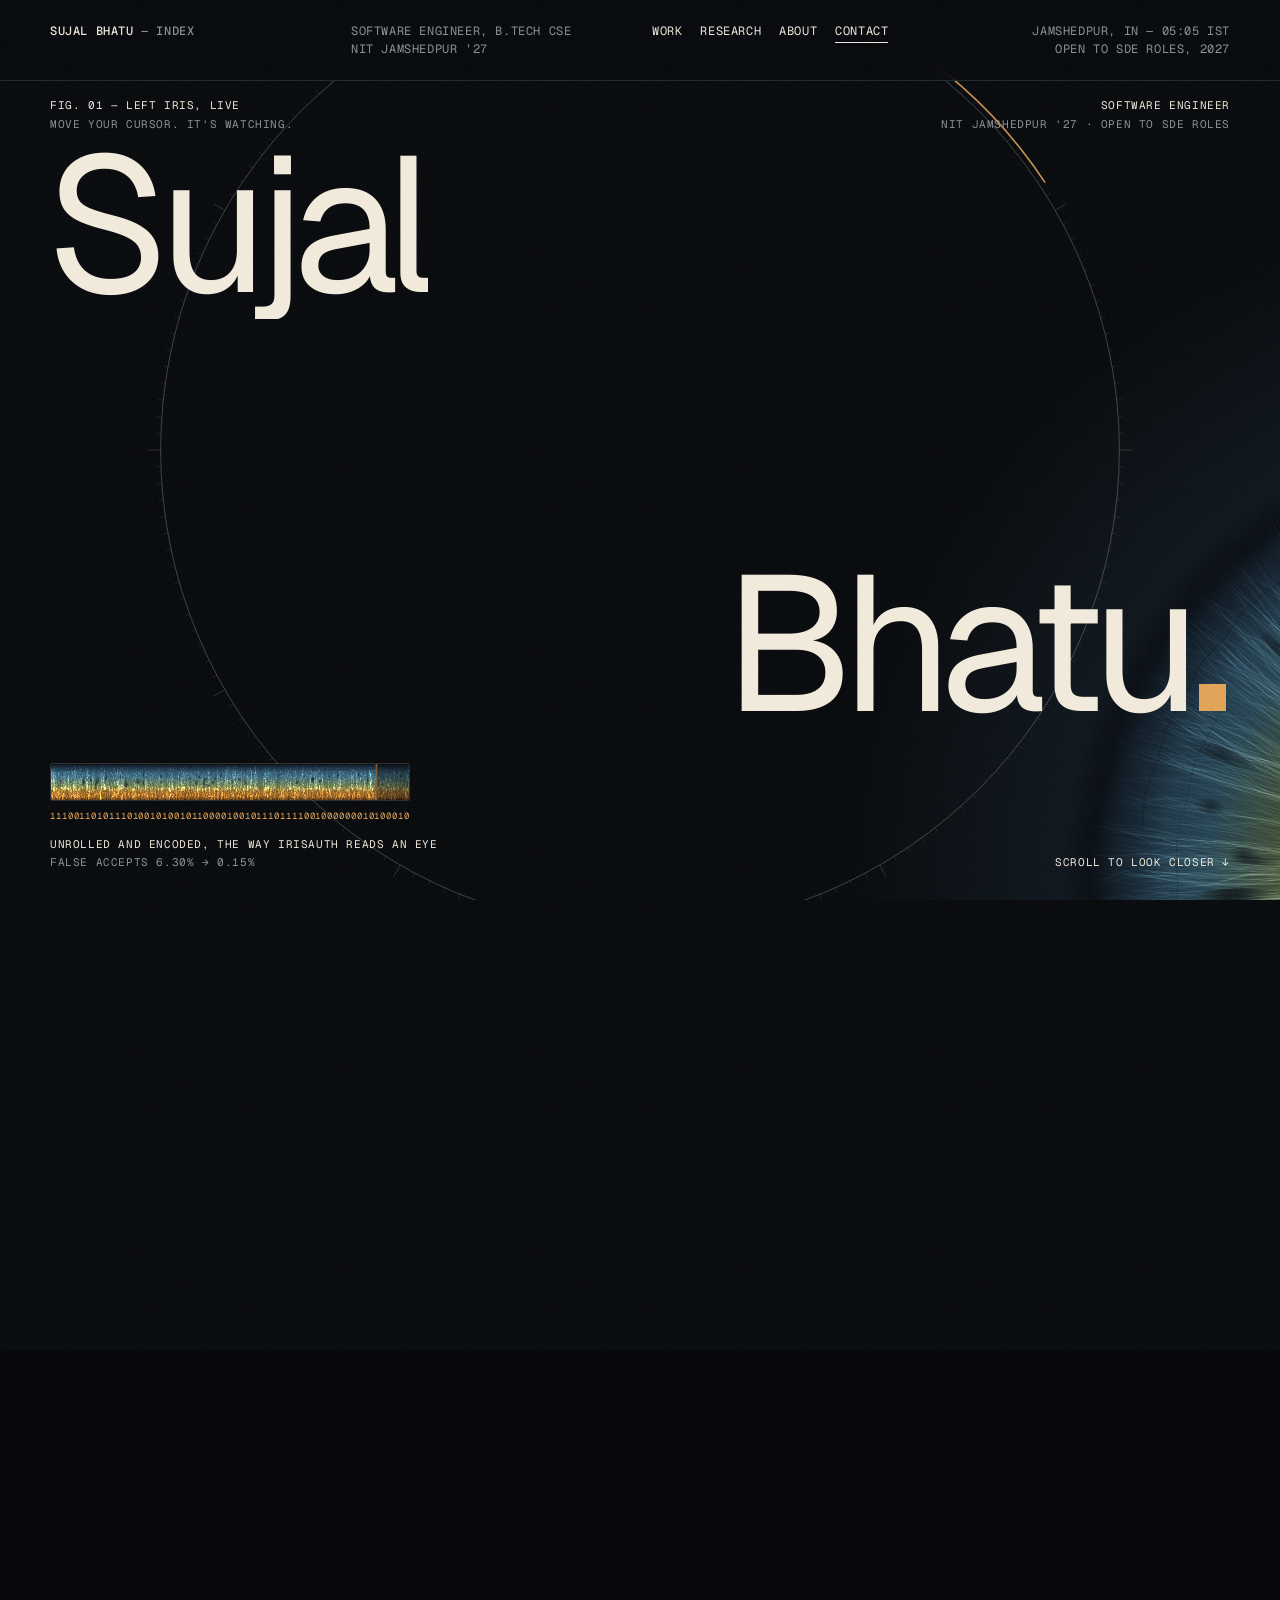
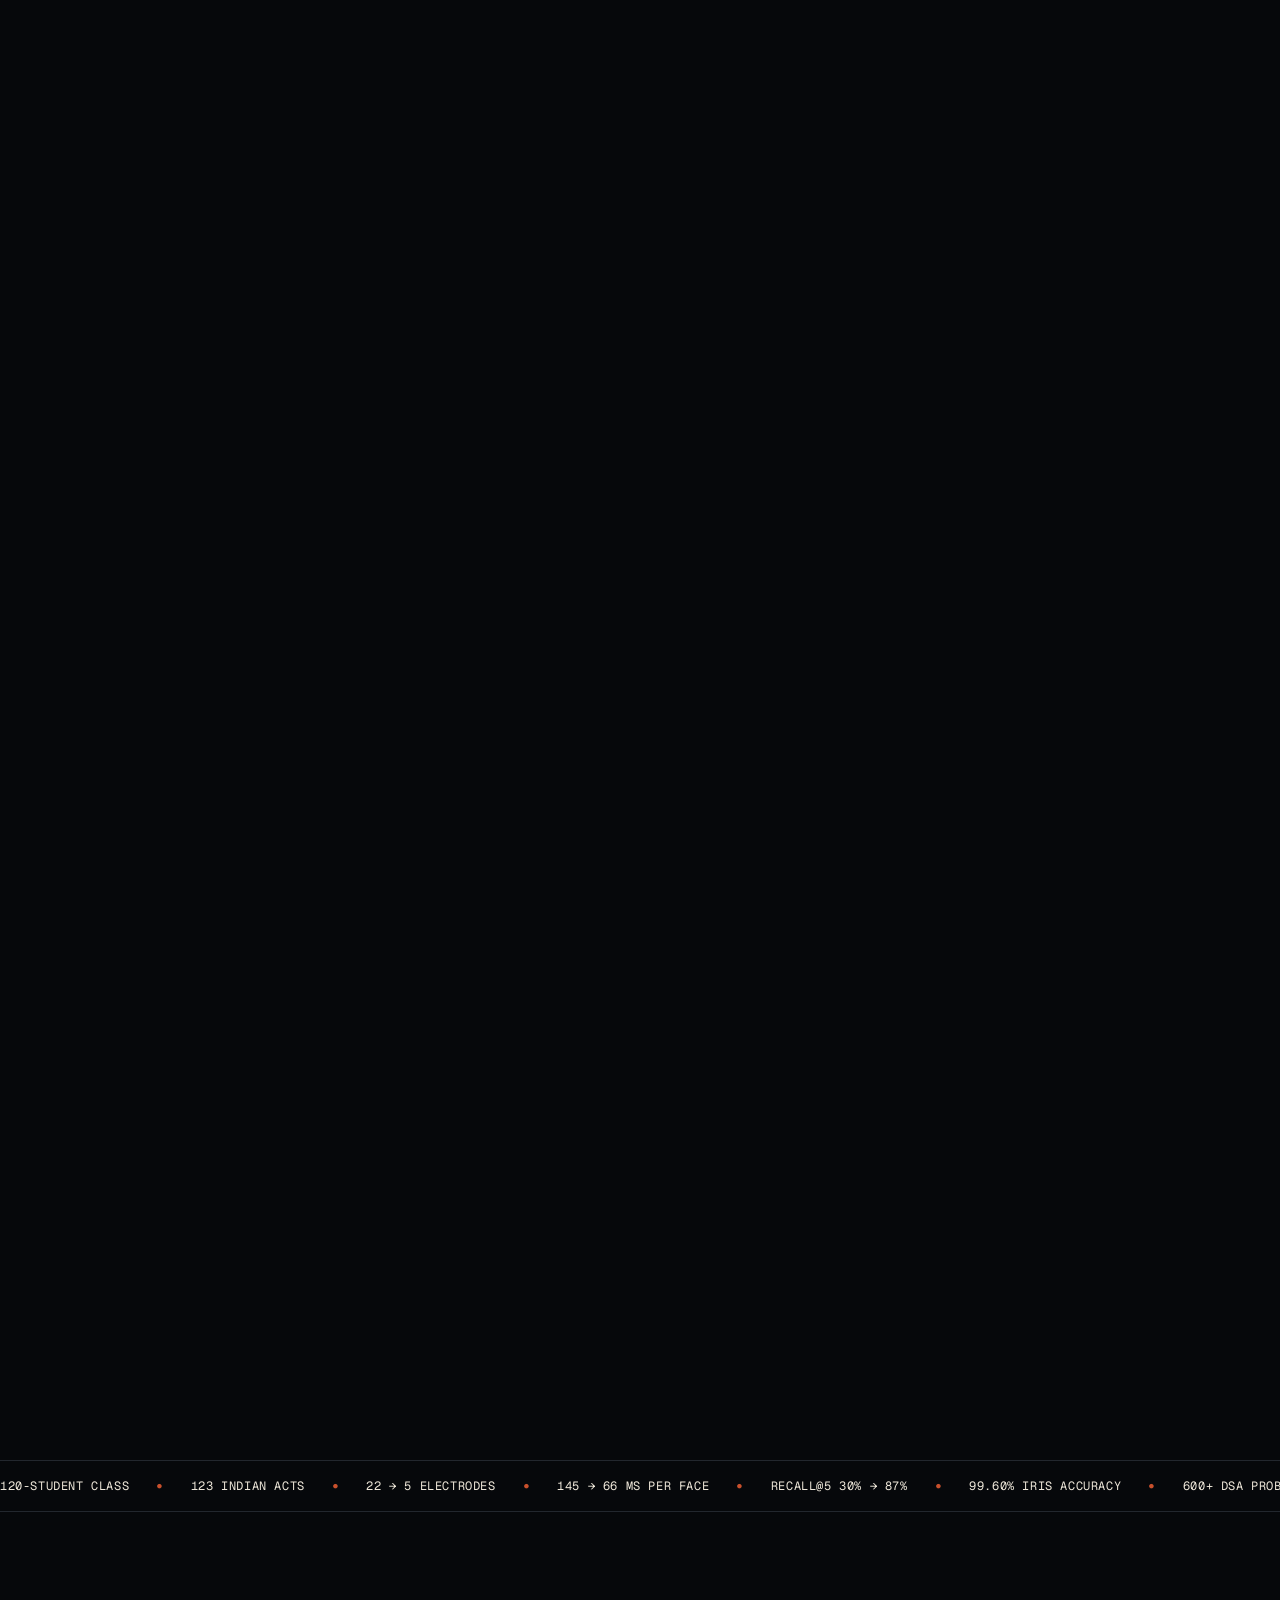
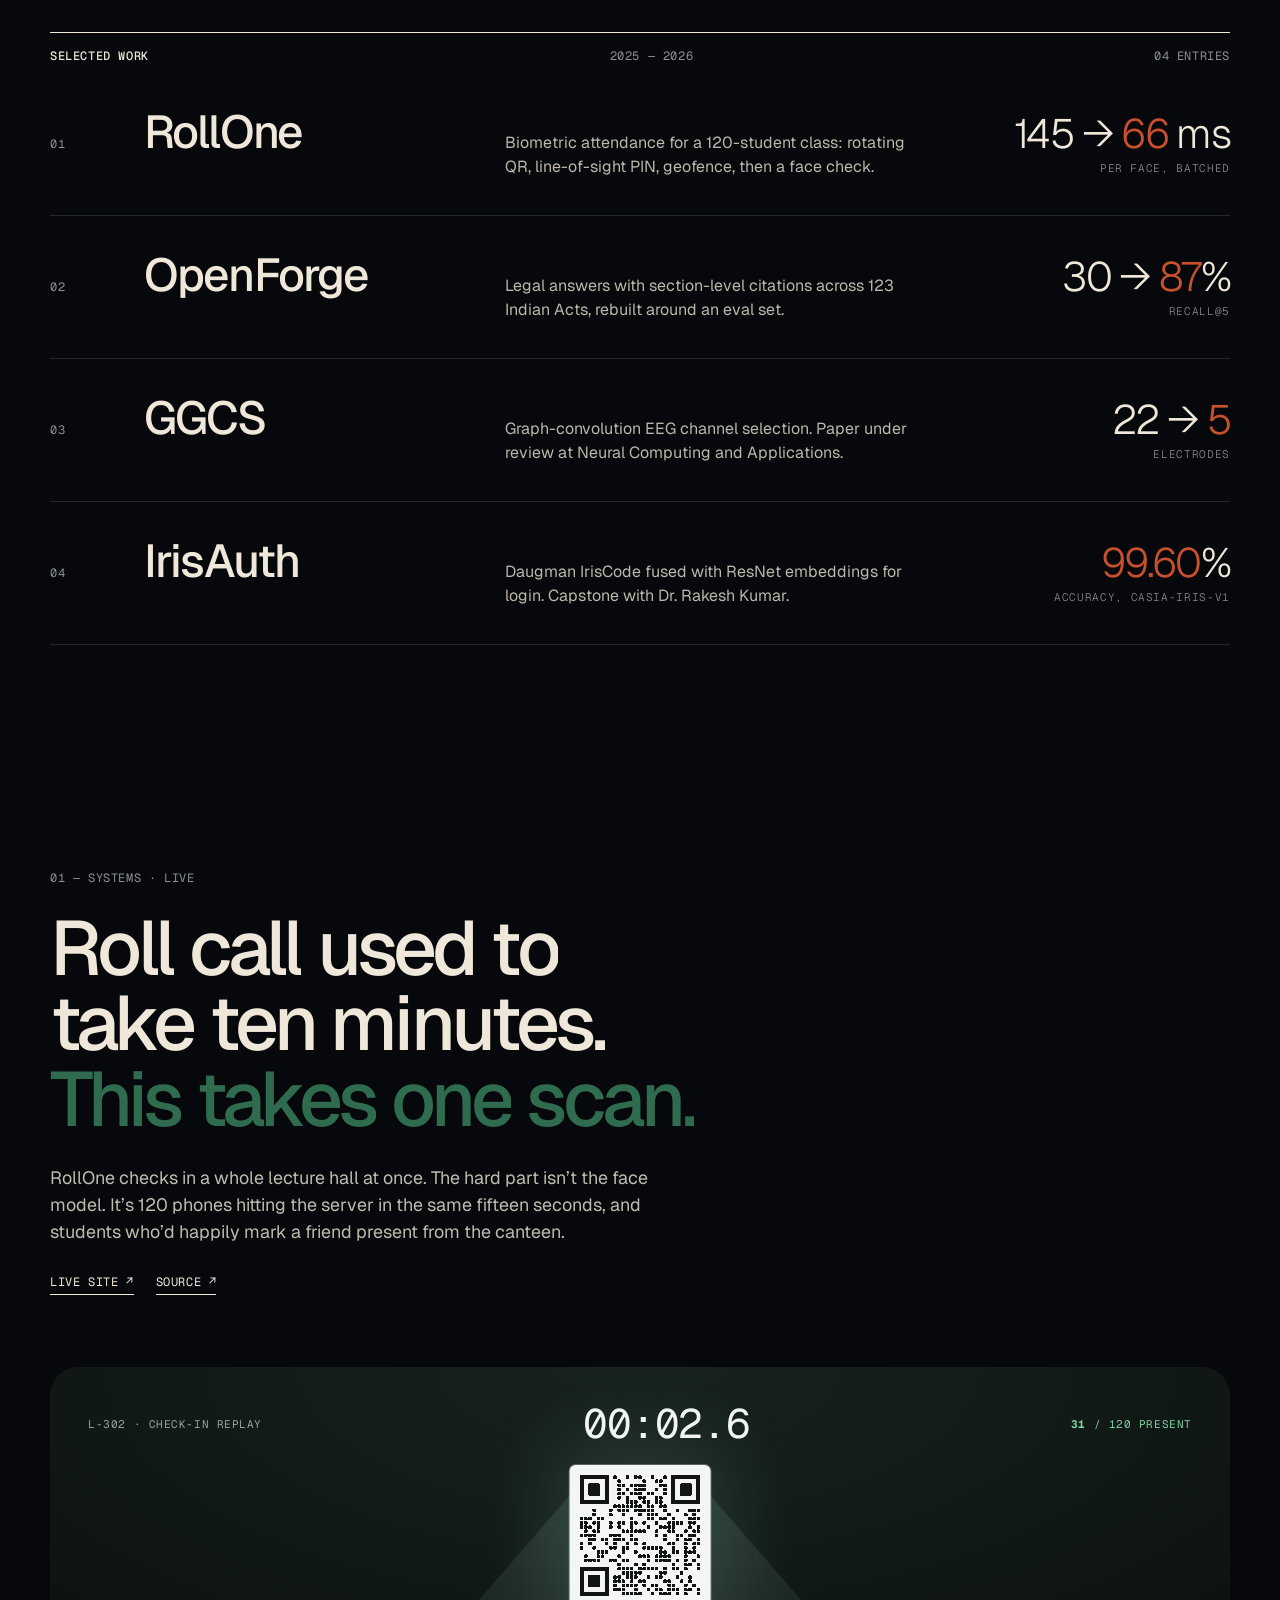
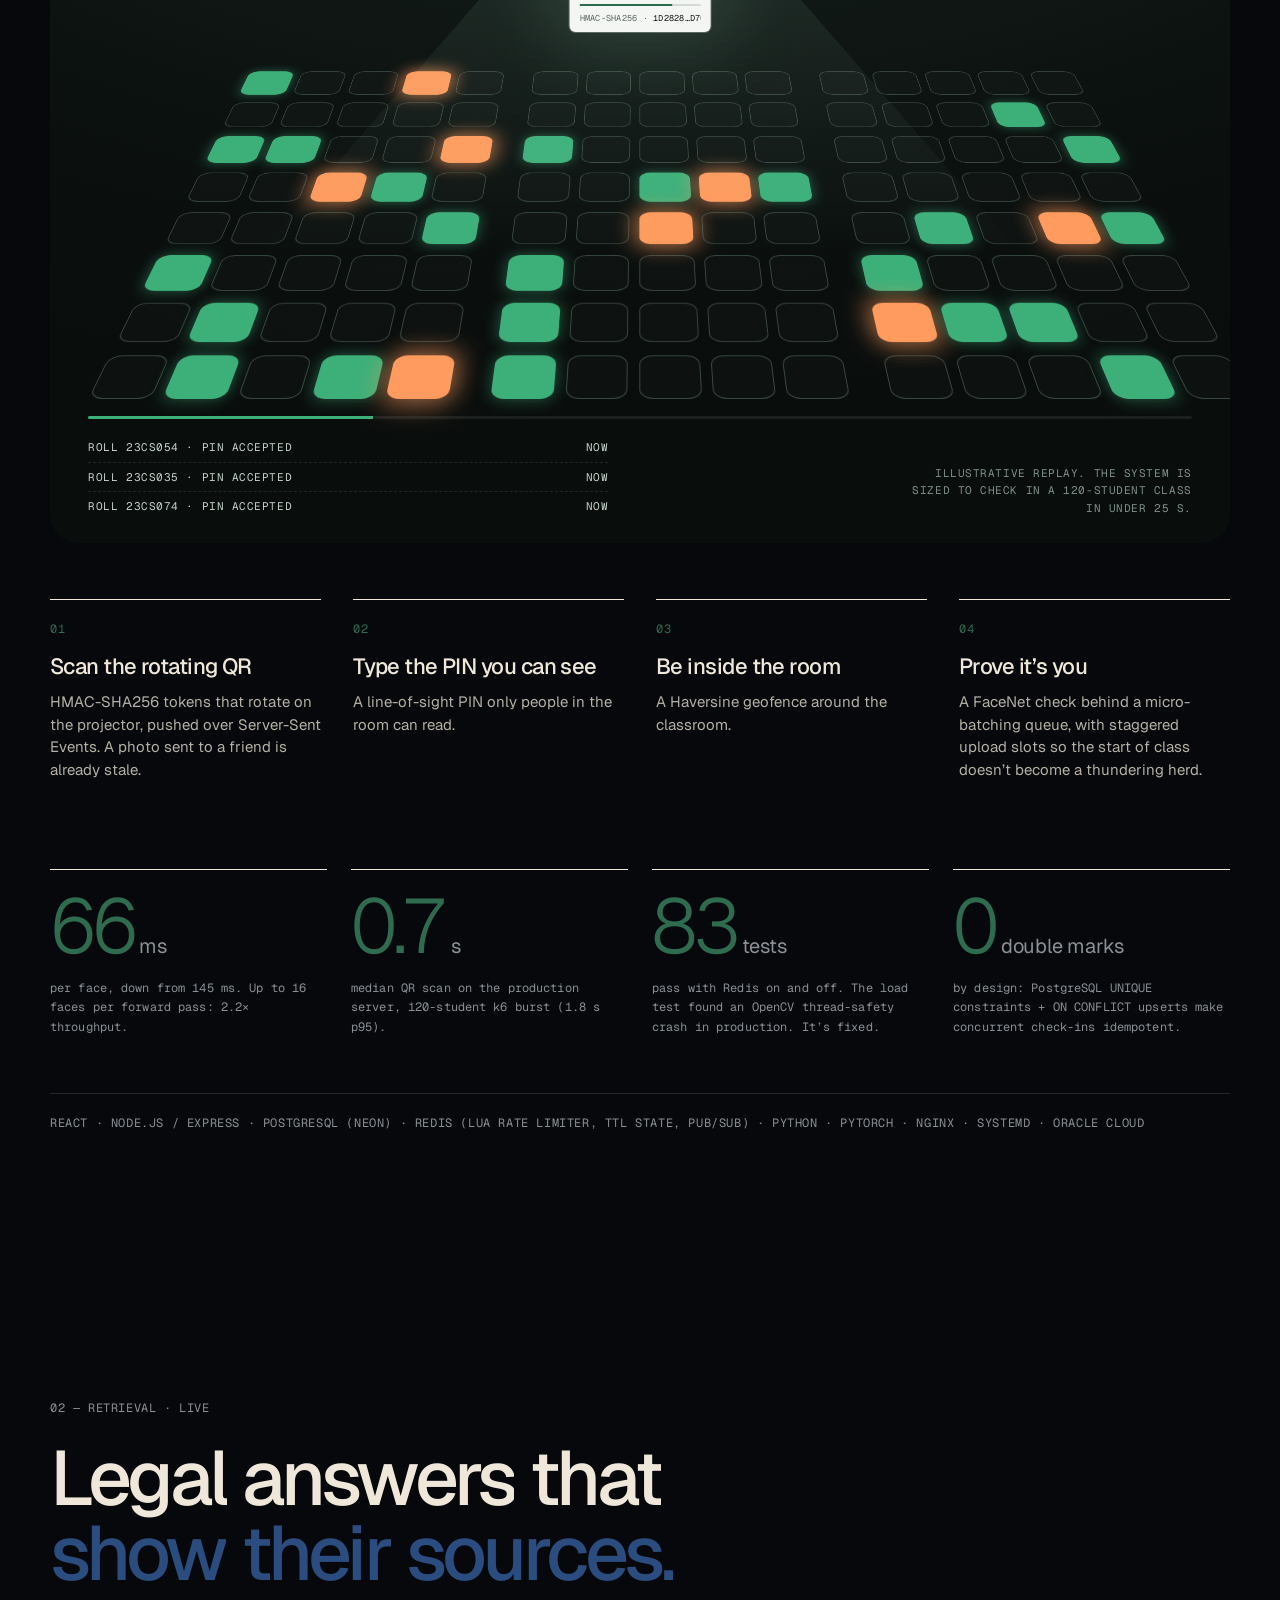
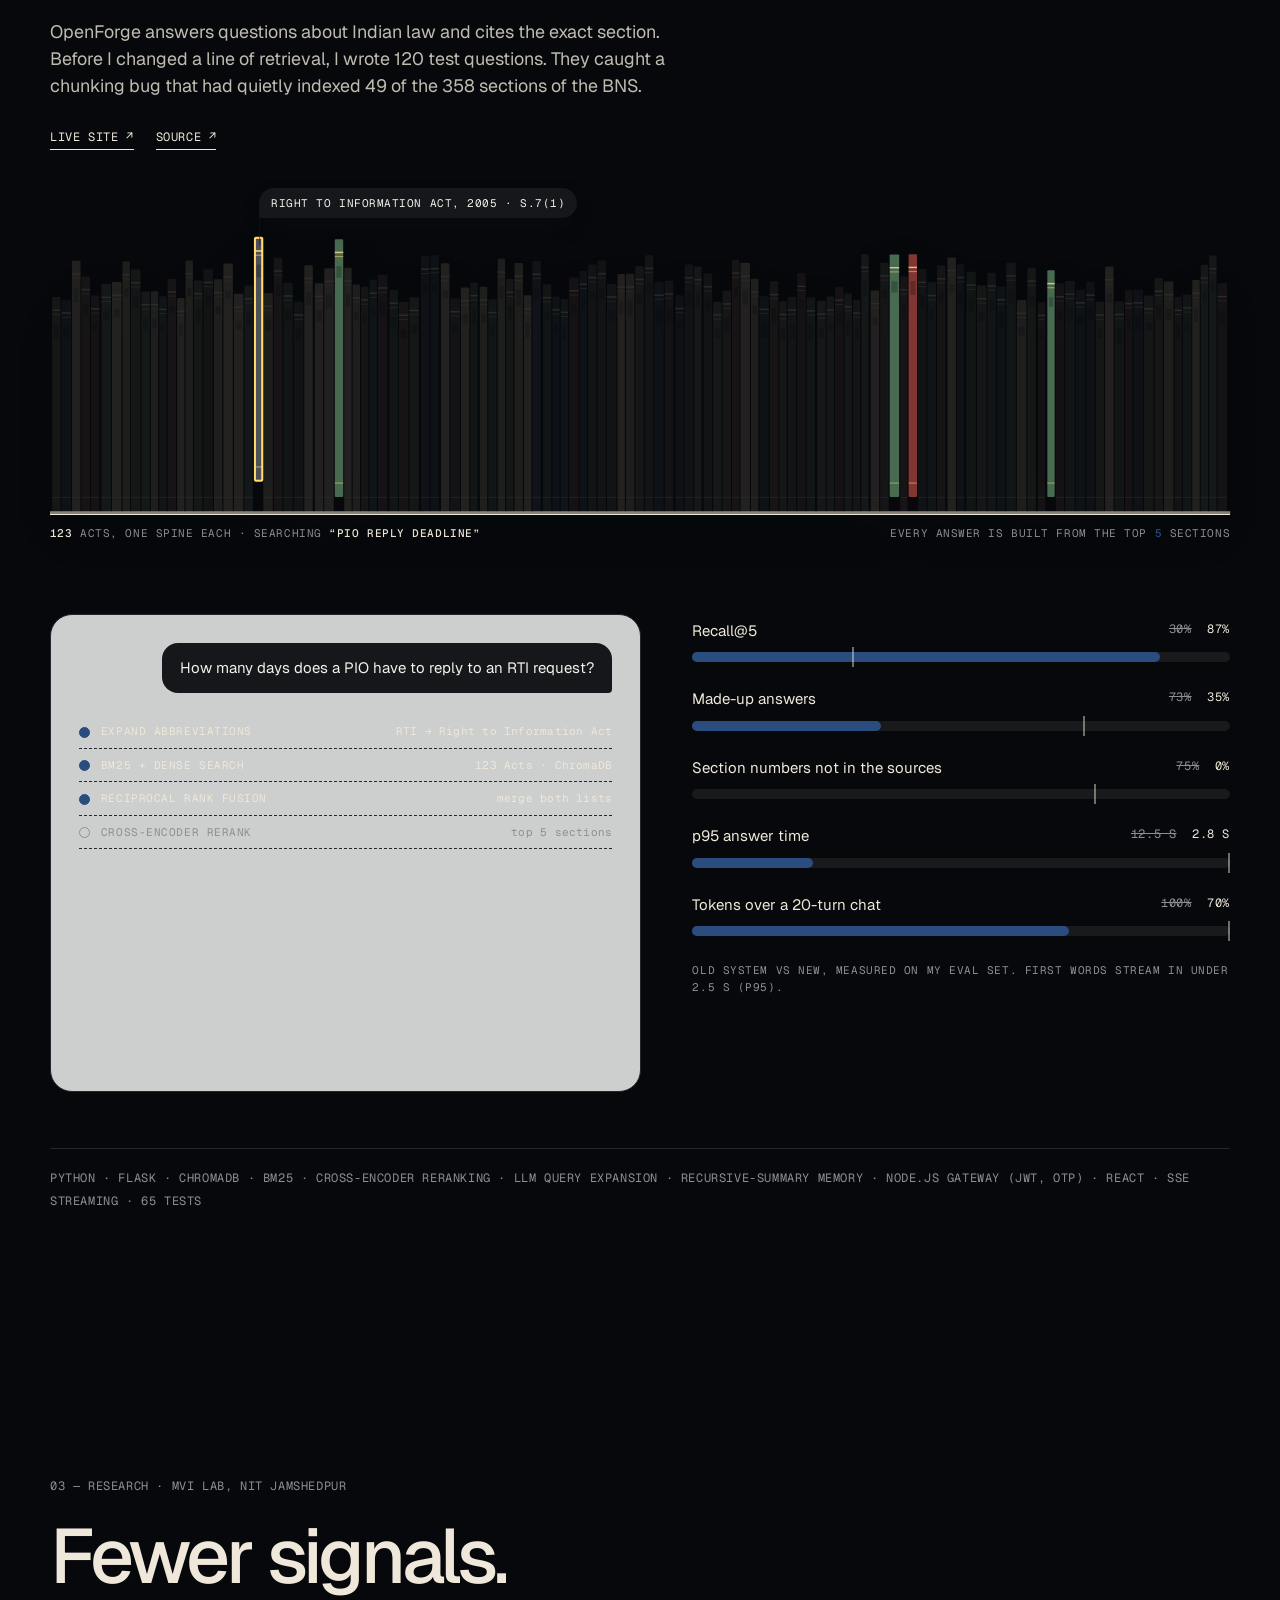
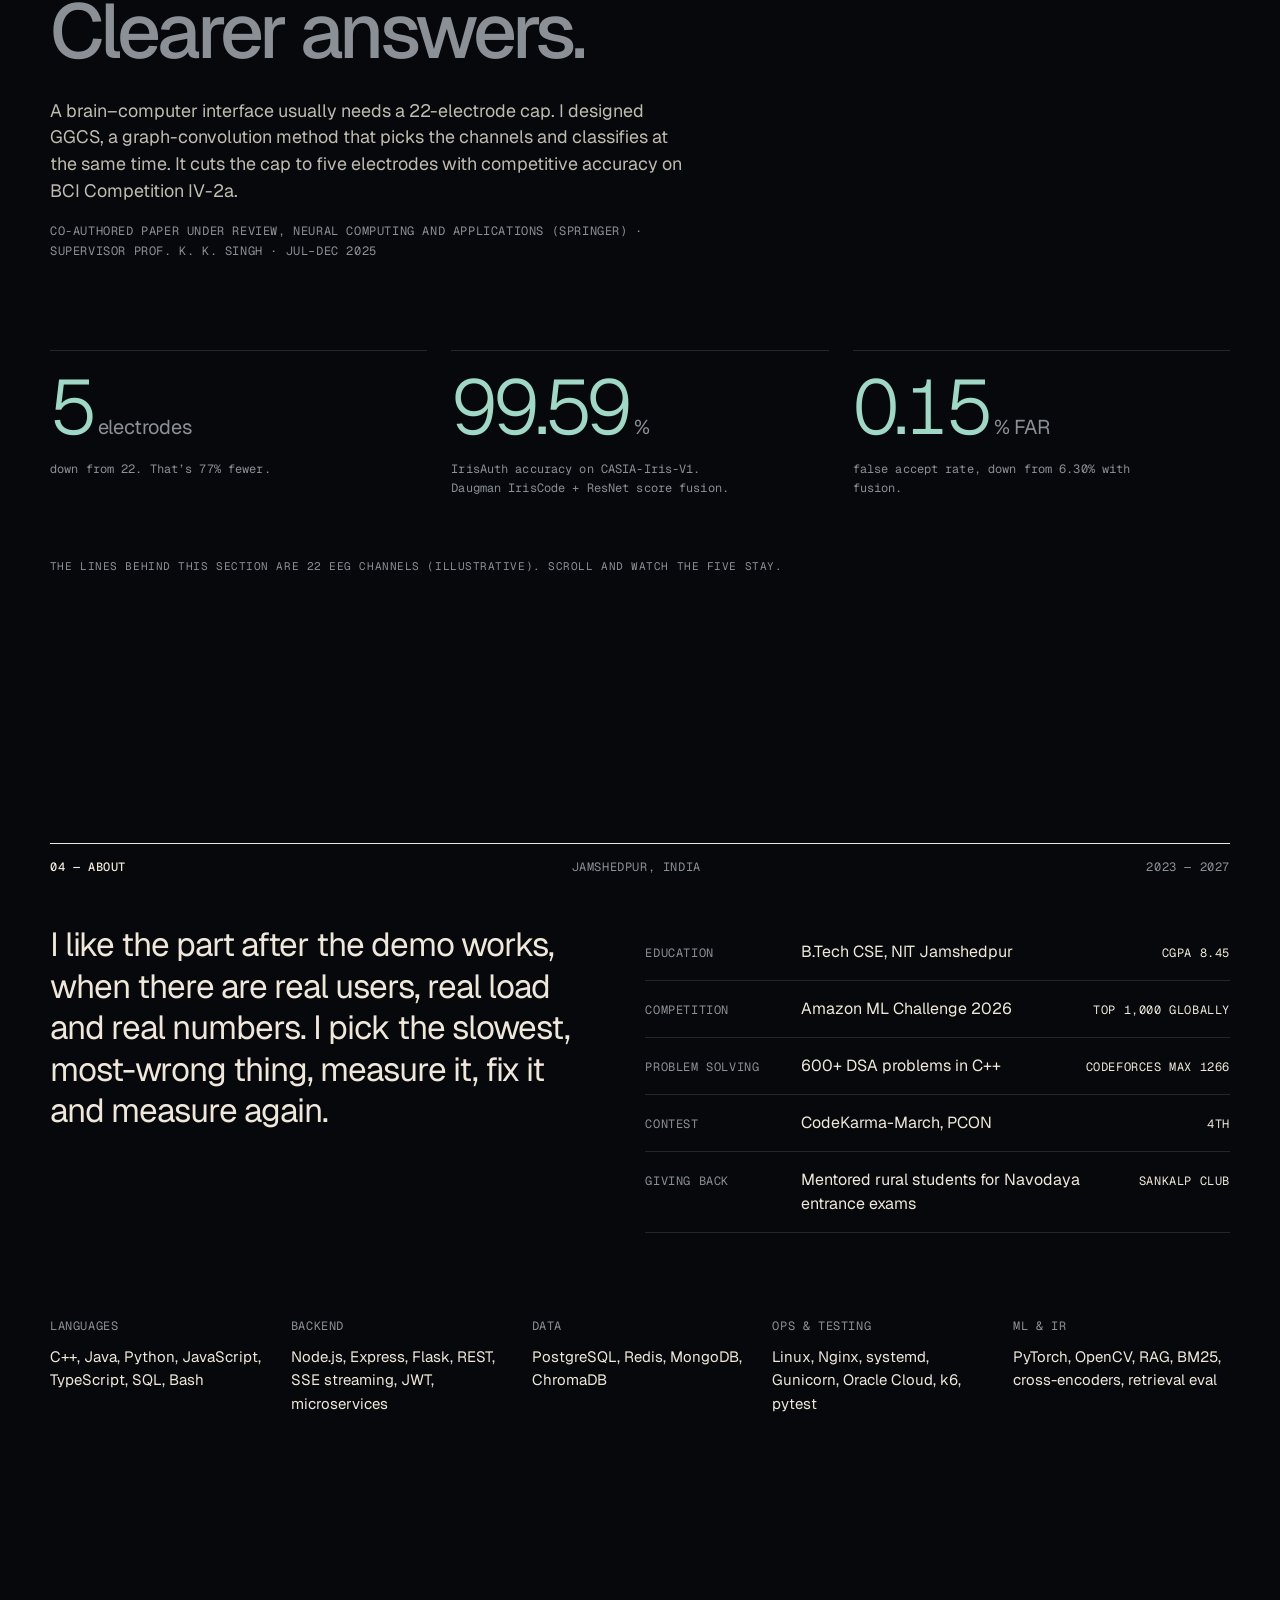
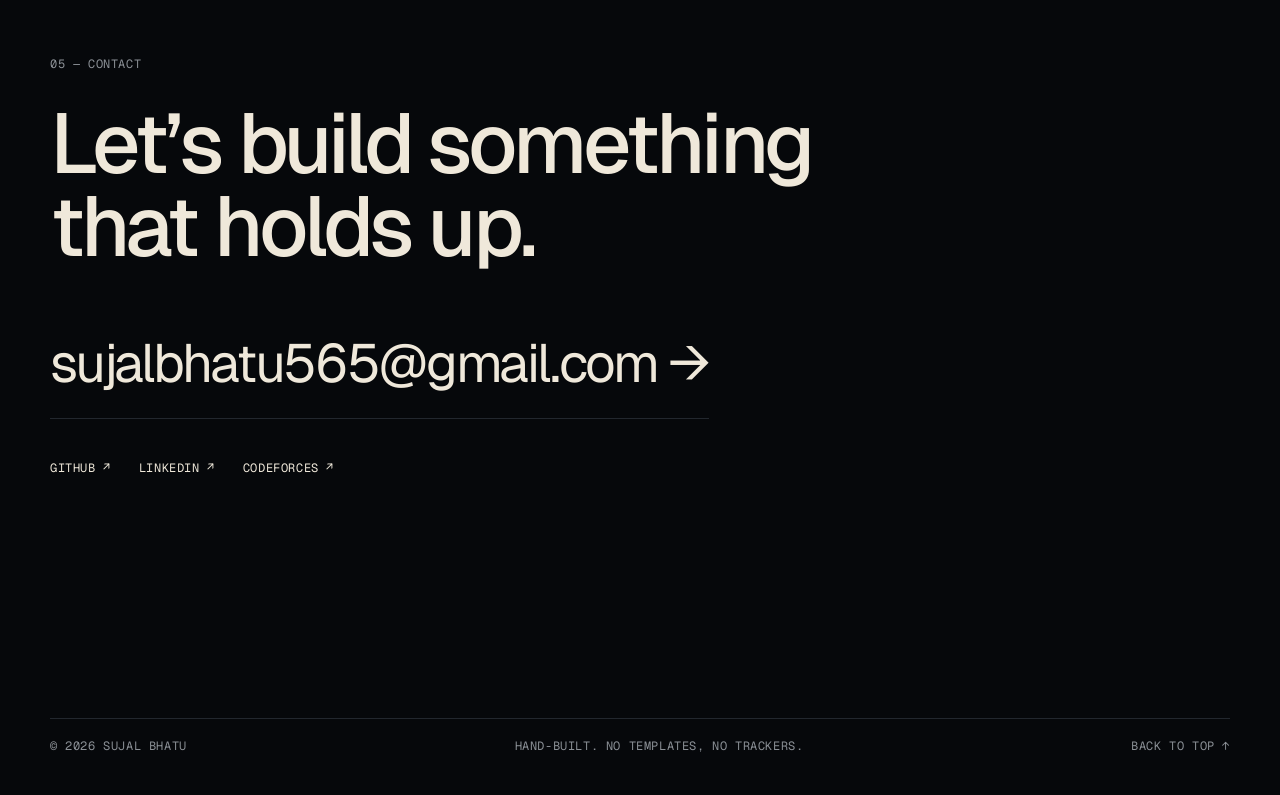
==== commit d0f196aa: "Make the site cinematic: iris intro that dives into the pupil, 3D lecture hall, law-book shelf - Int" ====
--- a/index.html
+++ b/index.html
@@ -5,7 +5,7 @@
 <meta name="viewport" content="width=device-width, initial-scale=1">
 <title>Sujal Bhatu</title>
 <meta name="description" content="Sujal Bhatu, software engineer. Backends, retrieval systems, and the machine learning inside them.">
-<meta name="theme-color" content="#F2F0EA">
+<meta name="theme-color" content="#06080B">
 <meta property="og:title" content="Sujal Bhatu">
 <meta property="og:description" content="Backends, retrieval systems, and the machine learning inside them.">
 <meta property="og:type" content="website">
@@ -35,30 +35,24 @@
 
 <main id="top">
 
-<!-- HERO -->
-<section class="hero" data-bg="paper">
-  <div class="hero-text">
+<!-- INTRO: a living iris; scrolling dives through the pupil -->
+<section class="intro" id="intro" data-bg="void" aria-label="Introduction">
+  <div class="stage" id="stage">
+    <canvas id="eye" aria-hidden="true"></canvas>
     <h1 class="name" aria-label="Sujal Bhatu">
-      <span class="line"><span class="w">Sujal</span></span>
-      <span class="line"><span class="w">Bhatu<i class="sq"></i></span></span>
+      <span class="line l1"><span class="w">Sujal</span></span>
+      <span class="line l2"><span class="w">Bhatu<i class="sq"></i></span></span>
     </h1>
-    <p class="lede reveal">I build software that has to work in a full lecture hall at 10:00 a.m., and I measure it until it does. <span class="dim">Backends, retrieval systems, and the machine learning inside them.</span></p>
-    <dl class="meta mono reveal">
-      <div><dt>Now</dt><dd>Final year, CSE</dd></div>
-      <div><dt>Research</dt><dd>MVI Lab, EEG</dd></div>
-      <div><dt>Shipped</dt><dd><span class="live"></span>2 live systems</dd></div>
-    </dl>
-  </div>
-  <figure class="iris-wrap">
-    <canvas id="iris" aria-label="An iris drawn line by line; the pupil follows your cursor"></canvas>
-    <figcaption class="mono dim">
-      <canvas id="strip" aria-hidden="true"></canvas>
-      <span class="code" id="code" aria-hidden="true"></span>
-      <span class="status" id="irisStatus">Fig. 1 — Iris, unrolled to a rubber sheet and encoded. <span class="hint">Click the eye to scan.</span></span>
-      <span class="fig2">From my IrisAuth work · false accepts 6.30% → 0.15%</span>
-    </figcaption>
-  </figure>
-  <a class="scroll mono dim" href="#work">Scroll <span>↓</span></a>
+    <div class="hud mono" id="hud">
+      <span class="h-tl">Fig. 01 — Left iris, live<br><span class="dim">Move your cursor. It’s watching.</span></span>
+      <span class="h-tr">Software engineer<br><span class="dim">NIT Jamshedpur ’27 · open to SDE roles</span></span>
+      <span class="h-bl"><canvas id="sheet" aria-hidden="true"></canvas><span class="bits" id="bits"></span>Unrolled and encoded, the way IrisAuth reads an eye<br><span class="dim">false accepts 6.30% → 0.15%</span></span>
+      <span class="h-br">Scroll to look closer <i>↓</i></span>
+    </div>
+    <div class="aperture" id="aperture" aria-hidden="true"></div>
+    <p class="statement" id="statement">I build software that has to work in a full lecture hall at 10:00&nbsp;a.m., and I measure it until it does.</p>
+    <p class="statement-sub mono" id="statementSub">Backends <i>·</i> retrieval systems <i>·</i> the machine learning inside them</p>
+  </div>
 </section>
 
 <div class="ticker mono" aria-hidden="true"><div class="track">
@@ -77,38 +71,41 @@
 
 <!-- ROLLONE -->
 <section id="rollone" class="chapter rollone" data-bg="sage" data-sec="work">
-  <div class="ch-top">
-  <div class="ch-head">
+  <div class="ch-head wide">
     <span class="mono dim">01 — Systems · Live</span>
     <h2 class="reveal">Roll call used to take ten minutes.<br><span class="acc-g">This takes one scan.</span></h2>
     <p class="reveal">RollOne checks in a whole lecture hall at once. The hard part isn’t the face model. It’s 120 phones hitting the server in the same fifteen seconds, and students who’d happily mark a friend present from the canteen.</p>
     <div class="links mono"><a href="https://campustrack.openforge.online" target="_blank" rel="noopener">Live site ↗</a><a href="https://github.com/sujalbhatu/Attendence_System" target="_blank" rel="noopener">Source ↗</a></div>
   </div>
-  <figure class="qr card reveal" aria-label="A QR code that changes every few seconds, like the one on the projector">
-    <div class="mono qr-top"><span>Projector</span><span class="acc-g">● Live token</span></div>
-    <svg id="qr" viewBox="0 0 29 29" shape-rendering="crispEdges"></svg>
-    <div class="qr-life"><i id="qrLife"></i></div>
-    <figcaption class="mono"><span class="dim">HMAC-SHA256</span> <span id="qrTok">········</span></figcaption>
-  </figure>
-  </div>
-
-  <div class="hall-grid">
-    <div class="hall card" id="hall">
-      <div class="hall-top mono"><span>L-302 · Check-in replay</span><span class="acc-g"><b id="present">0</b> / 120 present</span></div>
-      <div class="screen"></div><div class="mono dim center small">Projector</div>
-      <svg id="seats" viewBox="0 0 560 250" role="img" aria-label="120 seats filling in as students check in"></svg>
-      <div class="clock" id="hclock">00:00.0</div>
-      <div class="prog"><i id="hbar"></i></div>
+
+  <div class="room" id="hall">
+    <div class="room-hud mono">
+      <span>L-302 · check-in replay</span>
+      <span class="clock" id="hclock">00:00.0</span>
+      <span class="acc-g"><b id="present">0</b> / 120 present</span>
+    </div>
+    <div class="scene" role="img" aria-label="A lecture hall in perspective: a rotating QR on the projector, and 120 seats lighting up as students check in">
+      <div class="beam" aria-hidden="true"></div>
+      <div class="projector">
+        <svg id="qr" viewBox="0 0 29 29" shape-rendering="crispEdges"></svg>
+        <div class="qr-life"><i id="qrLife"></i></div>
+        <span class="mono qr-cap"><span class="qr-alg">HMAC-SHA256 · </span><span id="qrTok">········</span></span>
+      </div>
+      <div class="floor"><div class="seats" id="seats"></div></div>
+    </div>
+    <div class="prog"><i id="hbar"></i></div>
+    <div class="room-foot">
       <ul class="feed mono" id="feed"></ul>
       <p class="mono dim small note">Illustrative replay. The system is sized to check in a 120-student class in under 25&nbsp;s.</p>
     </div>
-    <ol class="steps">
-      <li class="reveal"><span class="mono">01</span><div><h3>Scan a rotating QR</h3><p>HMAC-SHA256 tokens that rotate on the projector, pushed over Server-Sent Events. A photo sent to a friend is already stale.</p></div></li>
-      <li class="reveal"><span class="mono">02</span><div><h3>Type the PIN you can see</h3><p>A line-of-sight PIN only people in the room can read.</p></div></li>
-      <li class="reveal"><span class="mono">03</span><div><h3>Be inside the room</h3><p>A Haversine geofence around the classroom.</p></div></li>
-      <li class="reveal"><span class="mono">04</span><div><h3>Prove it’s you</h3><p>A FaceNet check behind a micro-batching queue, with staggered upload slots so the start of class doesn’t become a thundering herd.</p></div></li>
-    </ol>
-  </div>
+  </div>
+
+  <ol class="steps four">
+    <li class="reveal"><span class="mono">01</span><h3>Scan the rotating QR</h3><p>HMAC-SHA256 tokens that rotate on the projector, pushed over Server-Sent Events. A photo sent to a friend is already stale.</p></li>
+    <li class="reveal"><span class="mono">02</span><h3>Type the PIN you can see</h3><p>A line-of-sight PIN only people in the room can read.</p></li>
+    <li class="reveal"><span class="mono">03</span><h3>Be inside the room</h3><p>A Haversine geofence around the classroom.</p></li>
+    <li class="reveal"><span class="mono">04</span><h3>Prove it’s you</h3><p>A FaceNet check behind a micro-batching queue, with staggered upload slots so the start of class doesn’t become a thundering herd.</p></li>
+  </ol>
 
   <div class="facts">
     <div class="fact reveal"><b data-count="66" data-from="145">145</b><span class="u">ms</span><p class="mono dim">per face, down from 145 ms. Up to 16 faces per forward pass: 2.2× throughput.</p></div>
@@ -121,18 +118,17 @@
 
 <!-- OPENFORGE -->
 <section id="openforge" class="chapter openforge" data-bg="mist" data-sec="work">
-  <div class="ch-top">
-  <div class="ch-head">
+  <div class="ch-head wide">
     <span class="mono dim">02 — Retrieval · Live</span>
     <h2 class="reveal">Legal answers that<br><span class="acc-b">show their sources.</span></h2>
     <p class="reveal">OpenForge answers questions about Indian law and cites the exact section. Before I changed a line of retrieval, I wrote 120 test questions. They caught a chunking bug that had quietly indexed 49 of the 358 sections of the BNS.</p>
     <div class="links mono"><a href="https://openforge.online" target="_blank" rel="noopener">Live site ↗</a><a href="https://github.com/sujalbhatu/Legal-chatbot" target="_blank" rel="noopener">Source ↗</a></div>
   </div>
-  <figure class="shelf reveal" aria-label="123 thin spines, one per Act in the index; five light up as a search runs">
-    <svg id="shelf" viewBox="0 0 620 250" preserveAspectRatio="xMidYMax meet"></svg>
-    <figcaption class="mono dim"><span><b class="strong">123</b> Acts indexed</span><span>Top <b class="acc-b">5</b> sections per answer</span></figcaption>
+  <figure class="shelf" aria-label="123 spines, one per Act in the index; five light up as a search runs">
+    <div class="shelf-tag mono" id="shelfTag" aria-hidden="true"><span id="shelfAct"></span></div>
+    <svg id="shelf" viewBox="0 0 1230 300" preserveAspectRatio="none"></svg>
+    <figcaption class="mono dim"><span><b class="strong">123</b> Acts, one spine each · searching <q class="strong" id="shelfQ">PIO reply deadline</q></span><span>Every answer is built from the top <b class="acc-b">5</b> sections</span></figcaption>
   </figure>
-  </div>
 
   <div class="of-grid">
     <div class="chat card" id="chat">
--- a/styles.css
+++ b/styles.css
@@ -1,7 +1,7 @@
 :root{
   --paper:#F2F0EA; --ink:#15171B; --mute:#7A776F; --line:#D9D5CB;
   --acc:#C8502C; --green:#2F6B4F; --blue:#2B4C7E; --mint:#9FD8C4;
-  --sage:#E7EBE3; --mist:#E6EAF0; --night:#0D1014;
+  --sage:#E7EBE3; --mist:#E6EAF0; --night:#0D1014; --void:#06080B; --amber:#E2A458;
   --bg:var(--paper); --fg:var(--ink);
   --pad:clamp(16px,3.9vw,56px);
   --ease:cubic-bezier(.2,.7,.1,1);
@@ -50,34 +50,40 @@
 .progress{position:absolute;left:0;right:0;bottom:-1px;height:1px;background:var(--acc);transform-origin:left;transform:scaleX(0)}
 .right{text-align:right}
 
-/* hero */
-.hero{min-height:100svh;display:grid;grid-template-columns:1.05fr 1fr;gap:24px;align-items:center;padding:120px var(--pad) 70px;position:relative}
-.name{font-weight:500;font-size:clamp(88px,12.2vw,184px);line-height:.86;letter-spacing:-.055em}
-.name .line{display:block;overflow:hidden;padding-bottom:.04em}
-.name .w{display:inline-block;transition:transform 1.3s var(--ease)}
-.js .name .w{transform:translateY(105%)}
-.name .line:nth-child(2) .w{transition-delay:.12s}
+/* intro: dark stage, colour iris, dive through the pupil */
+body[data-theme=void]{--bg:var(--void);--fg:#EFE8DA;--mute:#8B9096;--line:#22272E}
+.intro{height:340vh;position:relative;background:var(--void)}
+.stage{position:sticky;top:0;height:100vh;height:100svh;overflow:hidden;background:var(--void);color:#EFE8DA}
+html:not(.js) .intro{height:auto}html:not(.js) .stage{position:relative}
+#eye{position:absolute;inset:0;width:100%;height:100%;display:block}
+.name{position:absolute;inset:0;pointer-events:none;z-index:2;font-weight:400;font-size:clamp(84px,min(15vw,26vh),250px);line-height:.84;letter-spacing:-.06em;color:#F3ECDD}
+.name .line{position:absolute;display:block;overflow:hidden;padding:0 .02em .07em}
+.name .l1{left:calc(var(--pad) - .04em);top:clamp(140px,16vh,190px)}
+.name .l2{right:var(--pad);bottom:clamp(120px,18vh,190px)}
+.name .w{display:inline-block;transition:transform 1.6s var(--ease)}
+.js .name .w{transform:translateY(108%)}
+.name .l2 .w{transition-delay:.15s}
 .ready .name .w{transform:none}
-.sq{display:inline-block;width:.15em;height:.15em;background:var(--acc);margin-left:.04em}
-.lede{font-size:clamp(18px,1.6vw,22px);line-height:1.45;max-width:560px;margin-top:clamp(28px,4vw,56px);letter-spacing:-.01em}
-.meta{display:flex;gap:clamp(20px,3vw,40px);margin-top:38px}
-.meta dt{color:var(--mute);margin-bottom:6px}
-.meta dd{font-family:Geist;text-transform:none;letter-spacing:0;font-size:15px;display:flex;align-items:center;gap:8px}
-.live{width:7px;height:7px;border-radius:50%;background:var(--green);box-shadow:0 0 0 0 rgba(47,107,79,.5);animation:pulse 2s infinite}
-@keyframes pulse{70%{box-shadow:0 0 0 8px rgba(47,107,79,0)}100%{box-shadow:0 0 0 0 rgba(47,107,79,0)}}
-.iris-wrap{position:relative;justify-self:end;width:min(44vw,660px)}
-#iris{display:block;width:100%;aspect-ratio:1}
-.iris-wrap figcaption{text-align:right;margin-top:10px;line-height:1.6}
-.iris-wrap{cursor:pointer}
-.status{display:block;color:var(--fg)}
-.status .hint{color:var(--mute)}
-.status.ok{color:var(--green)}
-.fig2{display:block}
-#strip{display:block;width:100%;height:46px;margin-bottom:8px;border-top:1px solid var(--line);border-bottom:1px solid var(--line)}
-.code{display:block;height:10px;margin-bottom:12px;letter-spacing:.06em;color:var(--fg);font-size:10px;white-space:nowrap;overflow:hidden}
-.scroll{position:absolute;left:var(--pad);bottom:28px}
-.scroll span{display:inline-block;animation:bob 2s var(--ease) infinite}
+.sq{display:inline-block;width:.14em;height:.14em;background:var(--amber);margin-left:.05em}
+.hud{position:absolute;inset:0;z-index:3;pointer-events:none;color:#EFE8DA;transition:opacity .2s linear}
+.hud>span{position:absolute;font-size:11px;line-height:1.7}
+.hud .dim{color:#8B9096}
+.h-tl{left:var(--pad);top:96px}
+.h-tr{right:var(--pad);top:96px;text-align:right}
+.h-bl{left:var(--pad);bottom:28px}
+.h-br{right:var(--pad);bottom:28px}
+.h-br i{display:inline-block;font-style:normal;animation:bob 2s var(--ease) infinite}
 @keyframes bob{50%{transform:translateY(4px)}}
+#sheet{display:block;width:min(360px,60vw);height:38px;margin-bottom:8px;border:1px solid rgba(239,232,218,.16);border-radius:2px}
+.bits{display:block;width:min(360px,60vw);font-size:9px;letter-spacing:.1em;color:var(--amber);white-space:nowrap;overflow:hidden;margin-bottom:10px}
+.aperture{position:absolute;inset:0;background:var(--paper);clip-path:circle(0 at 50% 50%);z-index:3;pointer-events:none}
+.statement,.statement-sub{mix-blend-mode:difference}
+.statement{position:absolute;left:50%;top:50%;transform:translate(-50%,-58%);width:min(1120px,calc(100% - 2*var(--pad)));text-align:center;z-index:4;margin:0;
+  font-size:clamp(30px,4.6vw,72px);line-height:1.06;letter-spacing:-.045em;font-weight:400;color:#EFE8DA;opacity:0;text-wrap:balance}
+.statement .wd2{opacity:.13;transition:opacity .3s}
+.statement .wd2.lit{opacity:1}
+.statement-sub{position:absolute;left:var(--pad);right:var(--pad);top:calc(50% + clamp(90px,9vw,150px));text-align:center;z-index:4;opacity:0;color:#8B9096}
+.statement-sub i{font-style:normal;color:var(--amber);margin:0 6px}
 
 /* ticker */
 .ticker{border-top:1px solid var(--line);border-bottom:1px solid var(--line);overflow:hidden;padding:16px 0;white-space:nowrap}
@@ -101,25 +107,27 @@
 /* chapters */
 .chapter{padding:140px var(--pad) 120px;position:relative}
 .ch-head{max-width:820px;position:relative;z-index:2}
-.ch-top .ch-head h2{font-size:clamp(40px,5vw,80px)}
-.ch-top{display:grid;grid-template-columns:1.7fr 1fr;gap:clamp(24px,5vw,80px);align-items:end}
+.ch-head.wide{max-width:1040px}
 .ch-head p.mono{font-size:12px;line-height:1.7;color:var(--mute)}
-/* rotating QR */
-.qr{justify-self:end;width:min(100%,340px);padding:22px}
-.qr-top{display:flex;justify-content:space-between;margin-bottom:16px;font-size:11px}
-#qr{display:block;width:100%;aspect-ratio:1;color:var(--ink)}
-#qr rect{transition:opacity .45s}
-.qr-life{height:2px;background:var(--line);margin:16px 0 12px;overflow:hidden}
-.qr-life i{display:block;height:100%;background:var(--green);transform-origin:left}
-.qr figcaption{font-size:11px;display:flex;justify-content:space-between;gap:8px}
-#qrTok{color:var(--fg);font-variant-numeric:tabular-nums}
-/* 123-act shelf */
-.shelf{width:100%}
-#shelf{display:block;width:100%;height:auto}
-#shelf rect{transition:fill .5s,opacity .5s}
+/* 123-act wall */
+.shelf{margin-top:96px;position:relative}
+#shelf{display:block;width:100%;height:clamp(170px,21vw,300px);overflow:visible;filter:drop-shadow(0 18px 22px rgba(21,23,27,.16))}
+#shelf .book{transition:transform .7s var(--ease),filter .7s,opacity .7s}
+#shelf.narrow .book:not(.hit){opacity:.22;filter:saturate(.3)}
+#shelf .book.hit{transform:translateY(-16px);filter:brightness(1.18)}
+#shelf .book.top{transform:translateY(-34px);filter:brightness(1.35) saturate(1.1)}
+#shelf .book.top rect:first-child{stroke:var(--amber);stroke-width:2;vector-effect:non-scaling-stroke}
+.shelf-tag{position:absolute;top:-58px;left:0;height:58px;z-index:1;display:flex;flex-direction:column;align-items:center;pointer-events:none;opacity:0;transform:translateX(-50%) translateY(6px);transition:opacity .5s var(--ease),transform .5s var(--ease);font-size:11px;white-space:nowrap}
+.shelf-tag span{background:var(--ink);color:var(--paper);padding:7px 12px;border-radius:999px;box-shadow:0 10px 24px -10px rgba(21,23,27,.5)}
+.shelf-tag::after{content:"";flex:1;width:1px;background:var(--ink);opacity:.5}
+.shelf-tag.show{opacity:1;transform:translateX(-50%)}
+.shelf-tag.l,.shelf-tag.l.show{transform:none}.shelf-tag.r,.shelf-tag.r.show{transform:translateX(-100%)}
+.shelf-tag.r{align-items:flex-end}.shelf-tag.r span{border-bottom-right-radius:3px}
+.shelf-tag.l{align-items:flex-start}.shelf-tag.l span{border-bottom-left-radius:3px}
+.shelf q{quotes:"\201C" "\201D"}
 .shelf figcaption{display:flex;justify-content:space-between;gap:12px;border-top:1px solid var(--fg);padding-top:10px;font-size:11px}
 .shelf b{font-weight:500}
-.ch-head h2,.contact h2{font-size:clamp(42px,6vw,92px);line-height:.98;letter-spacing:-.05em;font-weight:500;margin:22px 0 28px}
+.ch-head h2,.contact h2{text-wrap:balance;font-size:clamp(42px,6vw,92px);line-height:.98;letter-spacing:-.05em;font-weight:500;margin:22px 0 28px}
 .ch-head p{font-size:clamp(17px,1.4vw,20px);max-width:640px;color:color-mix(in srgb,var(--fg) 80%,transparent)}
 .ch-head p+p{margin-top:16px}
 .links{display:flex;gap:22px;margin-top:28px}
@@ -128,27 +136,39 @@
 .card{background:color-mix(in srgb,#fff 80%,var(--bg));border:1px solid var(--line);border-radius:22px;padding:28px}
 .stack{margin-top:56px;padding-top:18px;border-top:1px solid var(--line);line-height:1.9}
 
-/* rollone */
-.hall-grid{display:grid;grid-template-columns:1.1fr 1fr;gap:clamp(24px,4vw,64px);margin-top:72px;align-items:start}
-.hall-top{display:flex;justify-content:space-between;margin-bottom:18px}
-.screen{height:7px;border-radius:4px;background:var(--ink);width:58%;margin:0 auto 6px}
-.small.center{margin-bottom:14px}
-#seats{display:block;width:100%}
-#seats rect{transition:fill .35s,stroke .35s,opacity .35s}
-.clock{font-family:'Geist Mono';font-size:clamp(44px,5vw,64px);letter-spacing:-.03em;text-align:center;margin:16px 0 8px;font-variant-numeric:tabular-nums}
-
-.prog{height:4px;background:var(--line);border-radius:2px;overflow:hidden}
-#hbar{height:100%;width:0;background:var(--green)}
-.feed{list-style:none;margin-top:16px;height:92px;overflow:hidden;font-size:11px}
-.feed li{display:flex;justify-content:space-between;border-bottom:1px dashed var(--line);padding:7px 0;animation:feedin .4s var(--ease)}
+/* rollone: a lecture hall in perspective */
+.room{margin-top:72px;background:radial-gradient(120% 80% at 50% 0%,#18231e 0%,#0c1210 60%,#090d0c 100%);border-radius:28px;padding:26px clamp(16px,3vw,40px);color:#E6EEE9;position:relative;overflow:hidden}
+.room-hud{display:flex;justify-content:space-between;align-items:center;gap:12px;font-size:11px;color:#93A89C;position:relative;z-index:3}
+.room .acc-g{color:#7FD1A6}
+.room .clock{font-family:'Geist Mono',monospace;font-size:clamp(26px,3.2vw,44px);letter-spacing:-.03em;color:#F0F5F2;text-transform:none;font-variant-numeric:tabular-nums}
+.scene{position:relative;height:clamp(330px,42vw,580px);perspective:1000px;perspective-origin:50% 0%;margin-top:6px}
+.beam{position:absolute;left:0;right:0;top:30px;bottom:0;background:linear-gradient(rgba(200,255,230,.10),rgba(200,255,230,0) 75%);clip-path:polygon(44% 0,56% 0,96% 100%,4% 100%);pointer-events:none;z-index:1}
+.projector{position:absolute;left:50%;top:4px;transform:translateX(-50%);width:clamp(104px,11vw,168px);background:#F3F6F2;border-radius:6px;padding:10px 10px 8px;z-index:2;
+  box-shadow:0 0 0 1px rgba(255,255,255,.25),0 0 80px 18px rgba(170,255,215,.14)}
+#qr{display:block;width:100%;aspect-ratio:1;color:#111613}
+#qr rect{transition:opacity .45s}
+.qr-life{height:2px;background:#D4DBD6;margin:8px 0 6px;overflow:hidden}
+.qr-life i{display:block;height:100%;background:var(--green);transform-origin:left}
+.qr-cap{display:block;text-align:center;font-size:8.5px;color:#5E6B64;letter-spacing:.03em;white-space:nowrap;overflow:hidden}
+#qrTok{color:#111613;font-variant-numeric:tabular-nums}
+.floor{position:absolute;left:50%;bottom:0;width:min(1120px,100%);transform:translateX(-50%) rotateX(60deg);transform-origin:50% 100%;transform-style:preserve-3d}
+.seats{display:grid;grid-template-columns:repeat(15,1fr);gap:clamp(6px,1.2vw,16px) clamp(4px,.9vw,12px)}
+.seat{aspect-ratio:1.35;border-radius:22%;border:1.5px solid rgba(150,185,168,.32);background:rgba(255,255,255,.015);transition:background .5s,border-color .5s,box-shadow .7s}
+.seat:nth-child(15n+6),.seat:nth-child(15n+11){margin-left:clamp(10px,2.4vw,34px)}
+.seat.ping{background:#FF9B5E;border-color:transparent;box-shadow:0 0 26px 6px rgba(255,155,94,.6)}
+.seat.on{background:#3DB07A;border-color:transparent;box-shadow:0 0 16px 1px rgba(61,176,122,.45)}
+.room .prog{height:3px;background:rgba(255,255,255,.08);border-radius:2px;overflow:hidden;margin-top:18px;position:relative;z-index:3}
+#hbar{height:100%;width:0;background:#3DB07A;display:block}
+.room-foot{display:grid;grid-template-columns:1fr auto;gap:24px;align-items:end;margin-top:14px;position:relative;z-index:3}
+.feed{list-style:none;height:84px;overflow:hidden;font-size:11px;color:#C5D3CA}
+.feed li{display:flex;justify-content:space-between;gap:16px;max-width:520px;border-bottom:1px dashed rgba(255,255,255,.1);padding:6px 0;animation:feedin .4s var(--ease)}
 @keyframes feedin{from{opacity:0;transform:translateY(-8px)}}
-.note{margin-top:14px;line-height:1.6}
-.steps{list-style:none;display:flex;flex-direction:column}
-.steps li{display:grid;grid-template-columns:48px 1fr;gap:12px;padding:26px 0;border-top:1px solid var(--line)}
-.steps li:last-child{border-bottom:1px solid var(--line)}
-.steps li>.mono{color:var(--green);padding-top:6px}
-.steps h3{font-size:24px;font-weight:500;letter-spacing:-.025em;margin-bottom:6px}
-.steps p{color:color-mix(in srgb,var(--fg) 75%,transparent);font-size:15px}
+.room .note{color:#7F9187;max-width:300px;text-align:right;line-height:1.6}
+.steps.four{list-style:none;display:grid;grid-template-columns:repeat(4,1fr);gap:clamp(16px,2.5vw,36px);margin-top:56px}
+.steps.four li{border-top:1px solid var(--fg);padding-top:16px}
+.steps.four li>.mono{color:var(--green)}
+.steps.four h3{font-size:22px;font-weight:500;letter-spacing:-.025em;margin:10px 0 8px}
+.steps.four p{color:color-mix(in srgb,var(--fg) 75%,transparent);font-size:15px}
 .facts,.r-facts{display:grid;grid-template-columns:repeat(4,1fr);gap:24px;margin-top:88px}
 .r-facts{grid-template-columns:repeat(3,1fr);position:relative;z-index:2}
 .fact{border-top:1px solid var(--fg);padding-top:18px}
@@ -220,17 +240,15 @@
 @media (max-width:1000px){
   .bar{grid-template-columns:1fr auto}
   .hide-s{display:none}
-  .hero{grid-template-columns:1fr;padding-top:110px}
-  .hero{min-height:auto;gap:48px}
-  .iris-wrap{justify-self:center;width:min(86vw,520px)}
-  .iris-wrap figcaption{text-align:left}
-  .ch-top{grid-template-columns:1fr;align-items:start}
-  .qr{justify-self:start}
+  .h-tr{display:none}
+  .steps.four{grid-template-columns:1fr 1fr}
+  .room-foot{grid-template-columns:1fr}
+  .room .note{text-align:left}
   .c-top{flex-direction:column;align-items:flex-start}
   .row{grid-template-columns:40px 1fr;gap:8px 16px}
   .row .d{grid-column:2}
   .row .big{grid-column:2;text-align:left}
-  .hall-grid,.of-grid,.about-grid{grid-template-columns:1fr}
+  .of-grid,.about-grid{grid-template-columns:1fr}
   .facts{grid-template-columns:1fr 1fr}
   .r-facts{grid-template-columns:1fr}
   .tools{grid-template-columns:1fr 1fr}
@@ -238,14 +256,25 @@
   .list li .mono:first-child{grid-column:1/-1}
 }
 @media (max-width:560px){
+  .qr-alg{display:none}
   .bar nav{gap:12px}
   .bar{padding:16px var(--pad)}
   .bar>a .dim{display:none}
   .facts,.tools{grid-template-columns:1fr}
   .contact footer{flex-direction:column}
-  .scroll{display:none}
-  .hall-top{font-size:10px}
-  .hall{padding:20px}
+  .name{font-size:24vw}
+  .name .l1{top:17vh}
+  .name .l2{bottom:24vh}
+  .h-tl{top:80px}
+  .h-bl{right:var(--pad)}
+  .h-br{display:none}
+  .intro{height:280vh}
+  .steps.four{grid-template-columns:1fr}
+  .room{border-radius:20px}
+  .room-hud{font-size:9.5px}
+  .scene{height:300px}
+  .floor{width:88%}
+  .room-hud>span:first-child{display:none}
   .shelf figcaption{flex-direction:column}
   .feed li{font-size:10px}
   .m .lbl{font-size:14px}
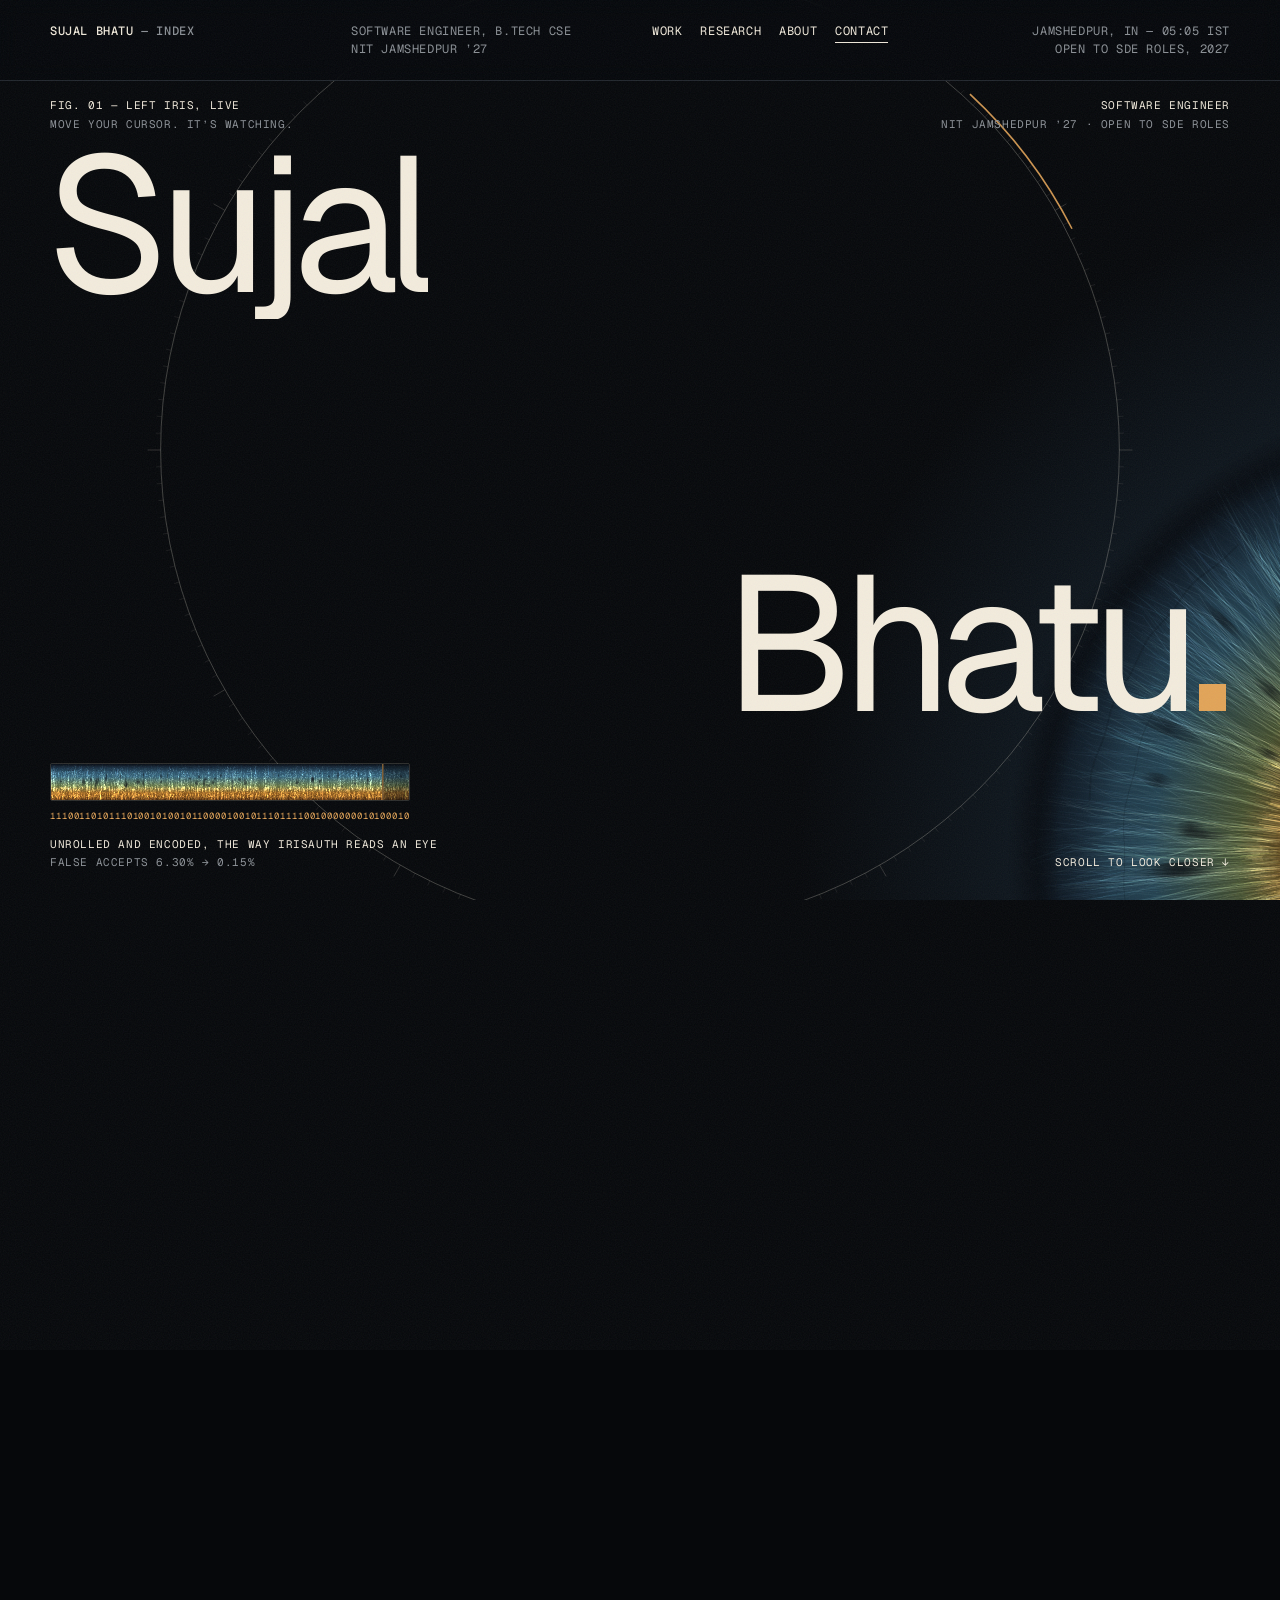
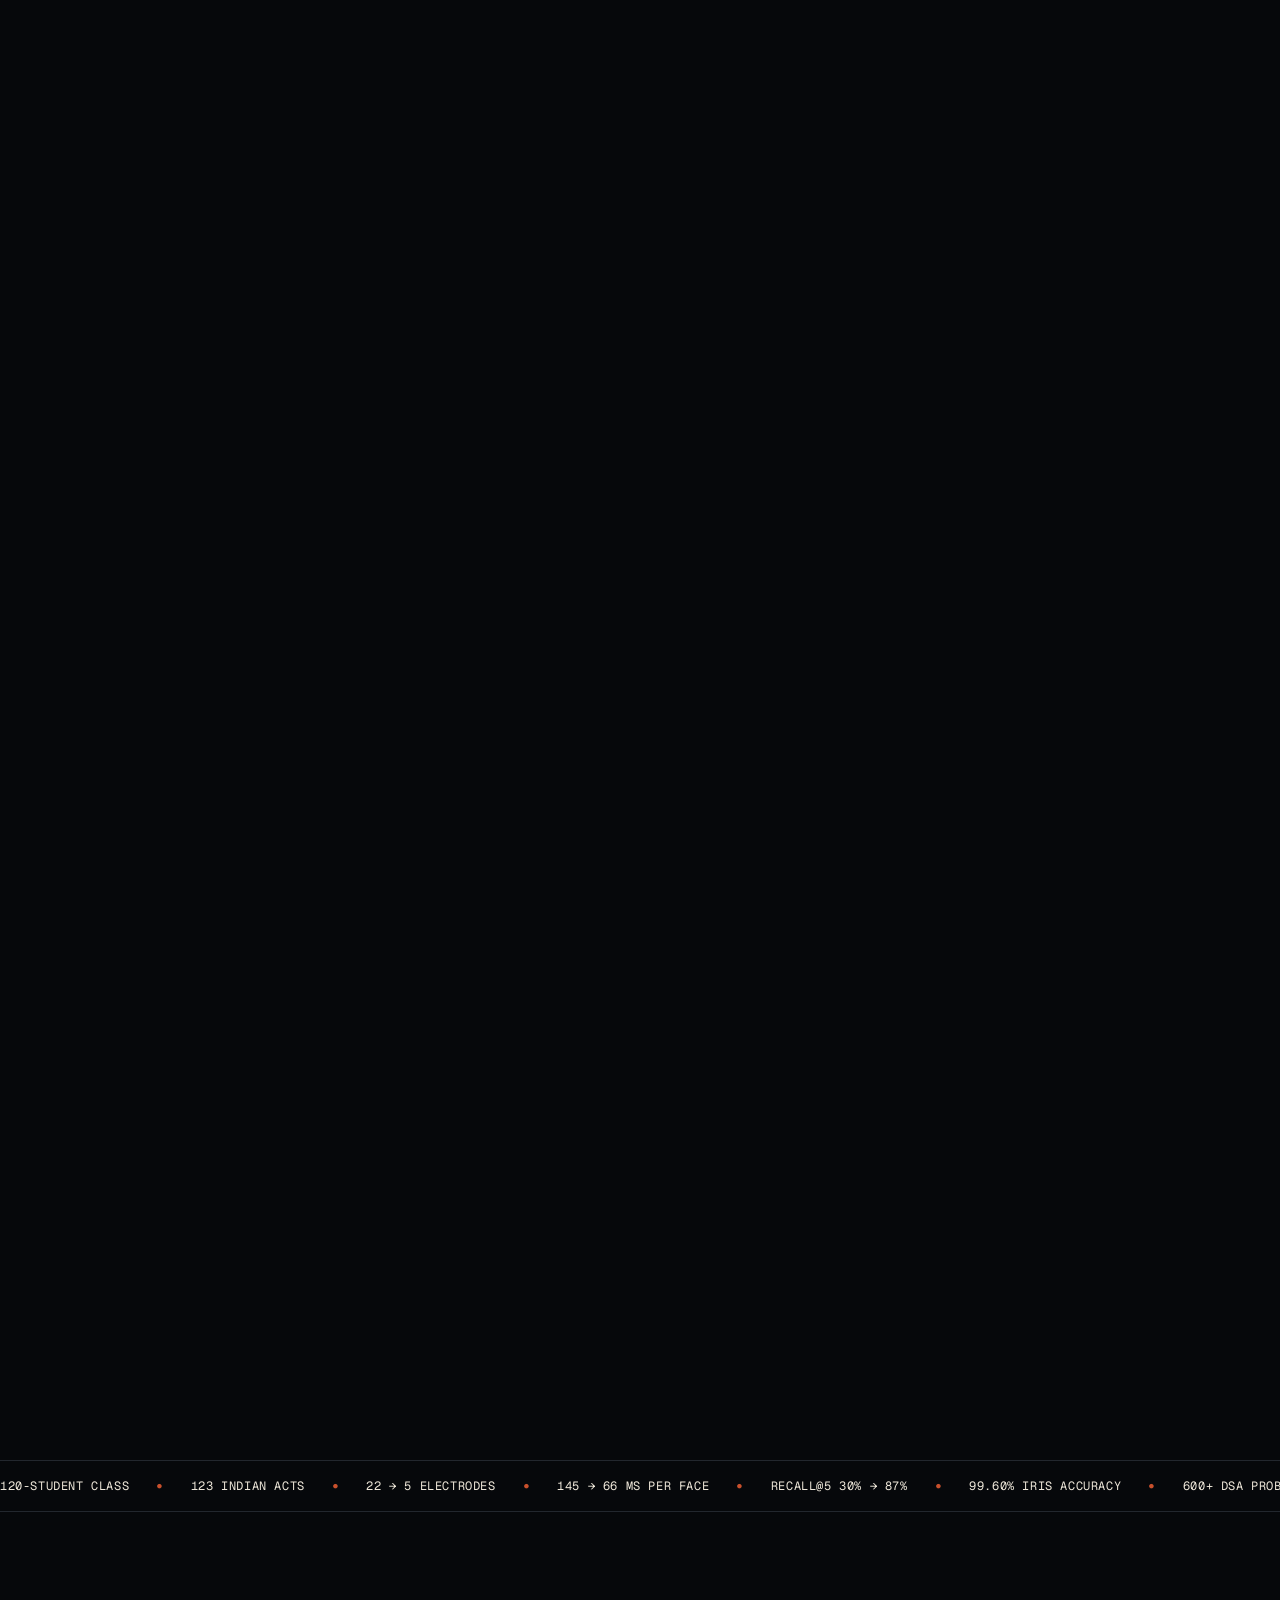
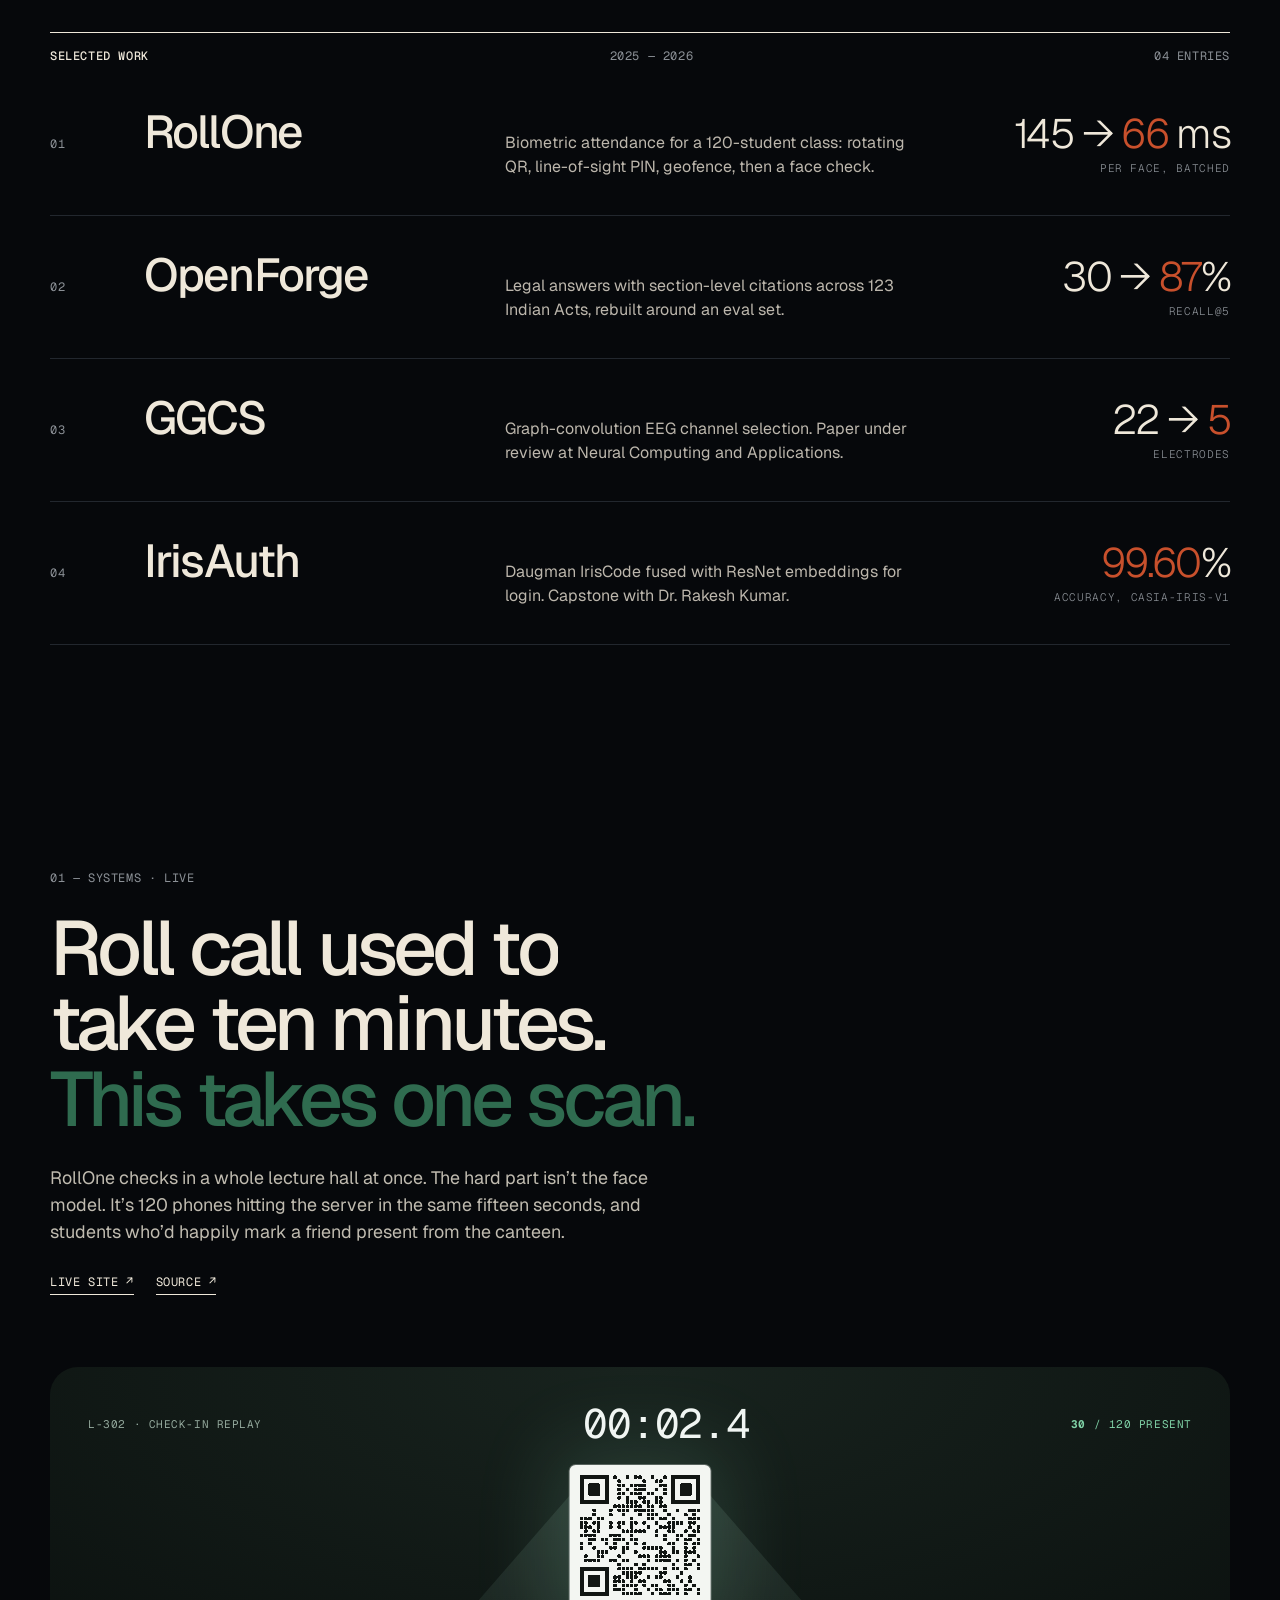
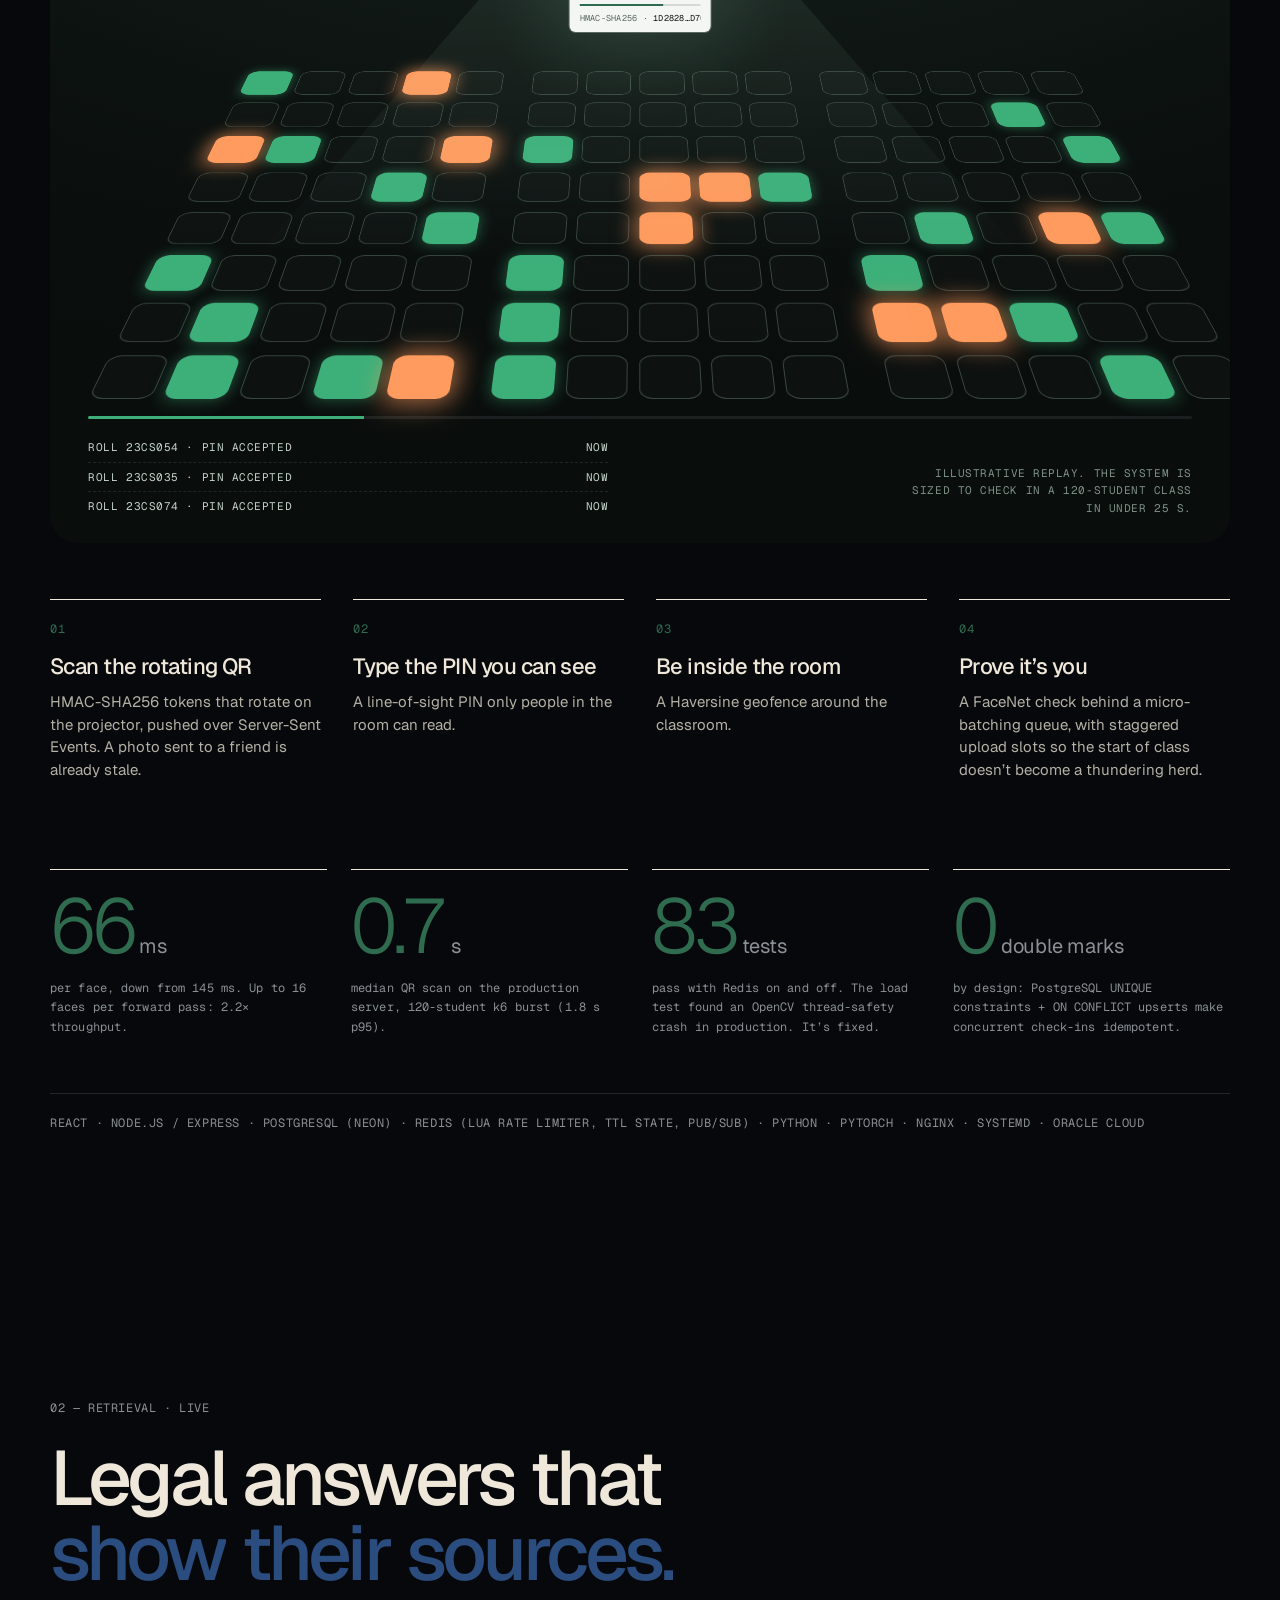
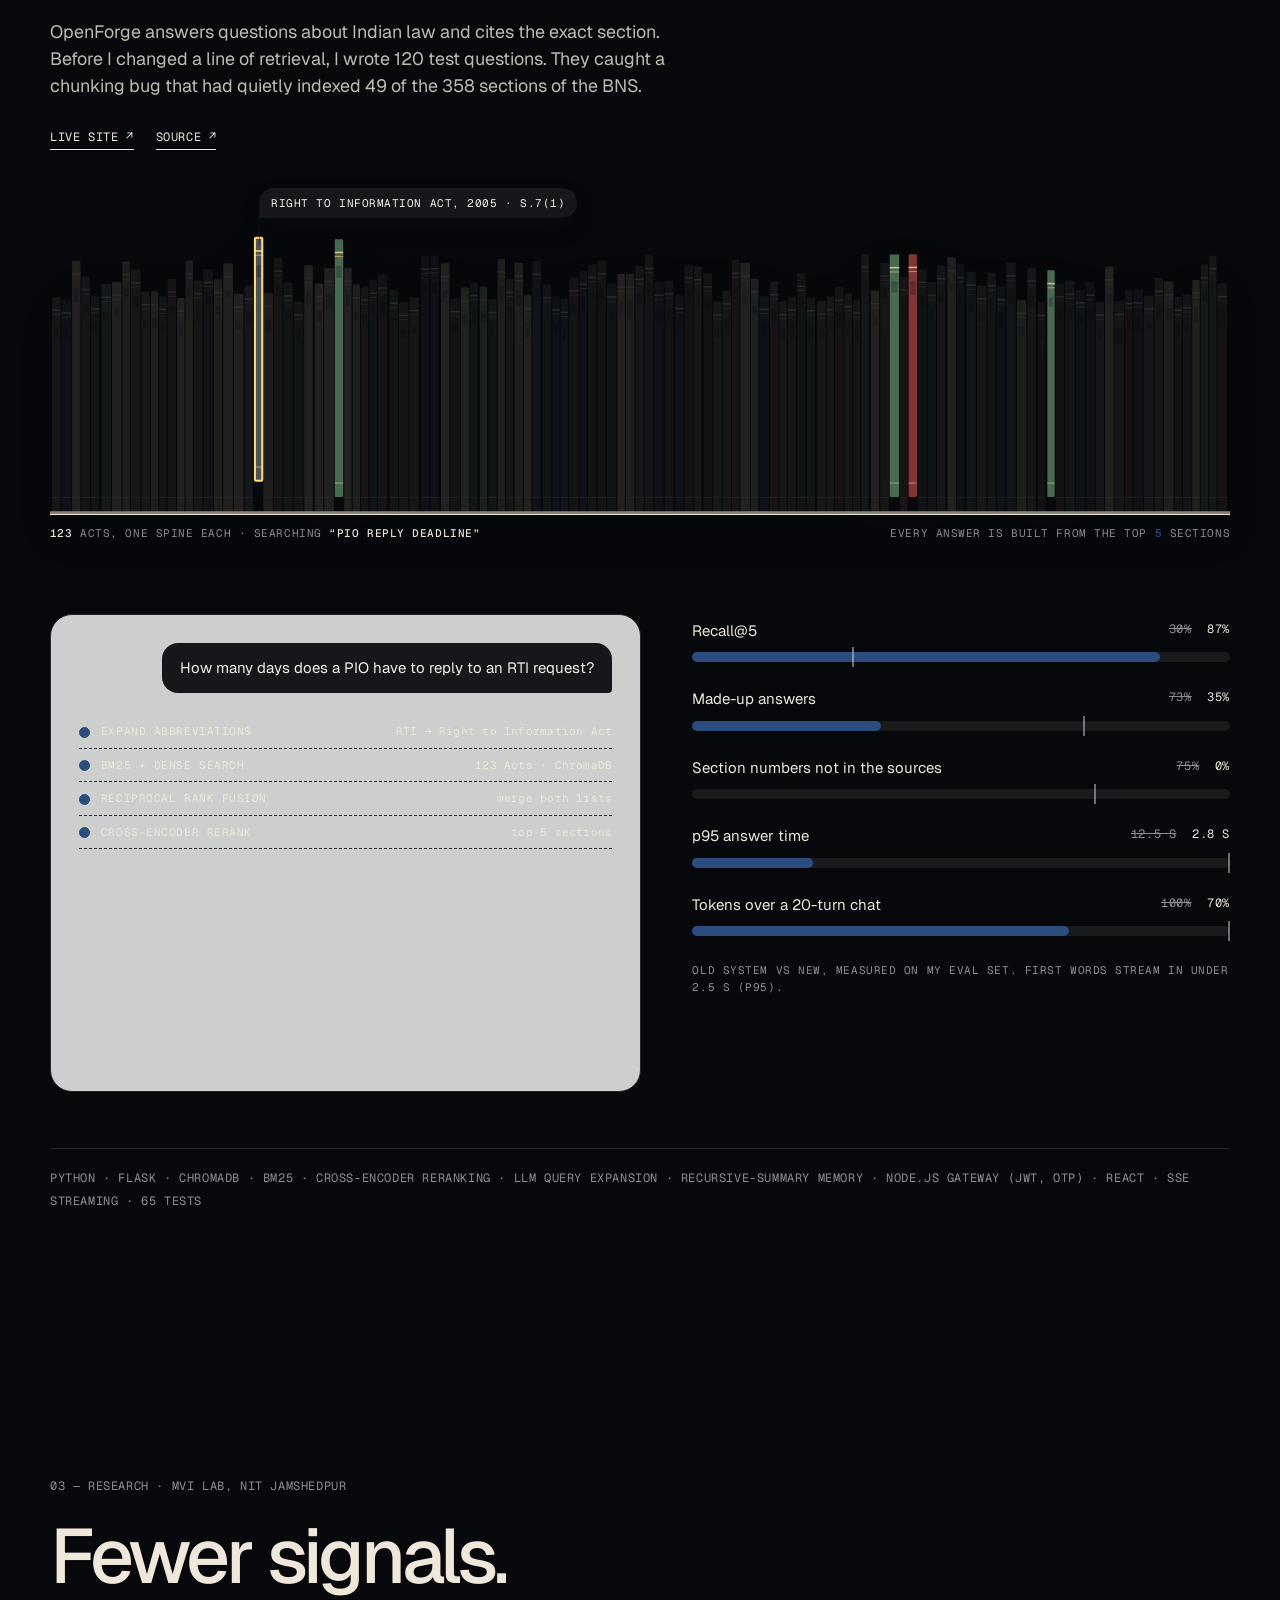
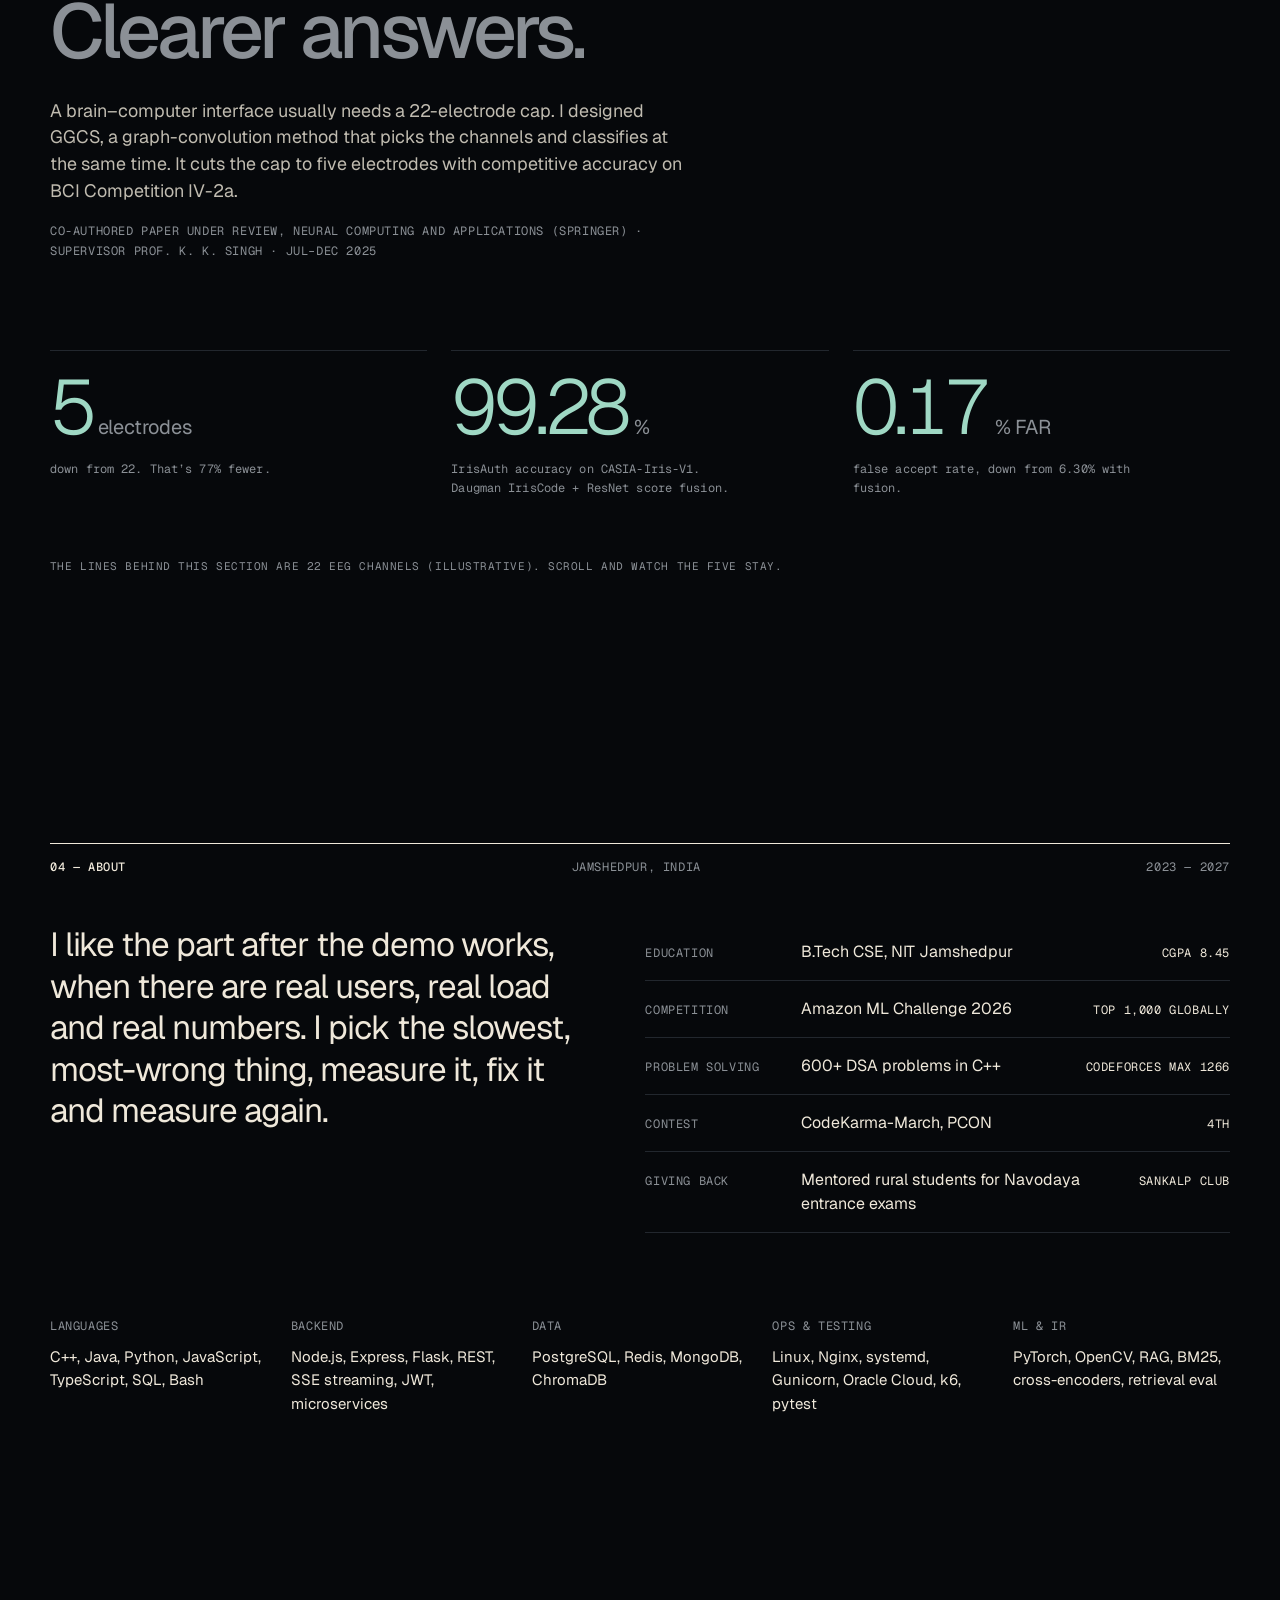
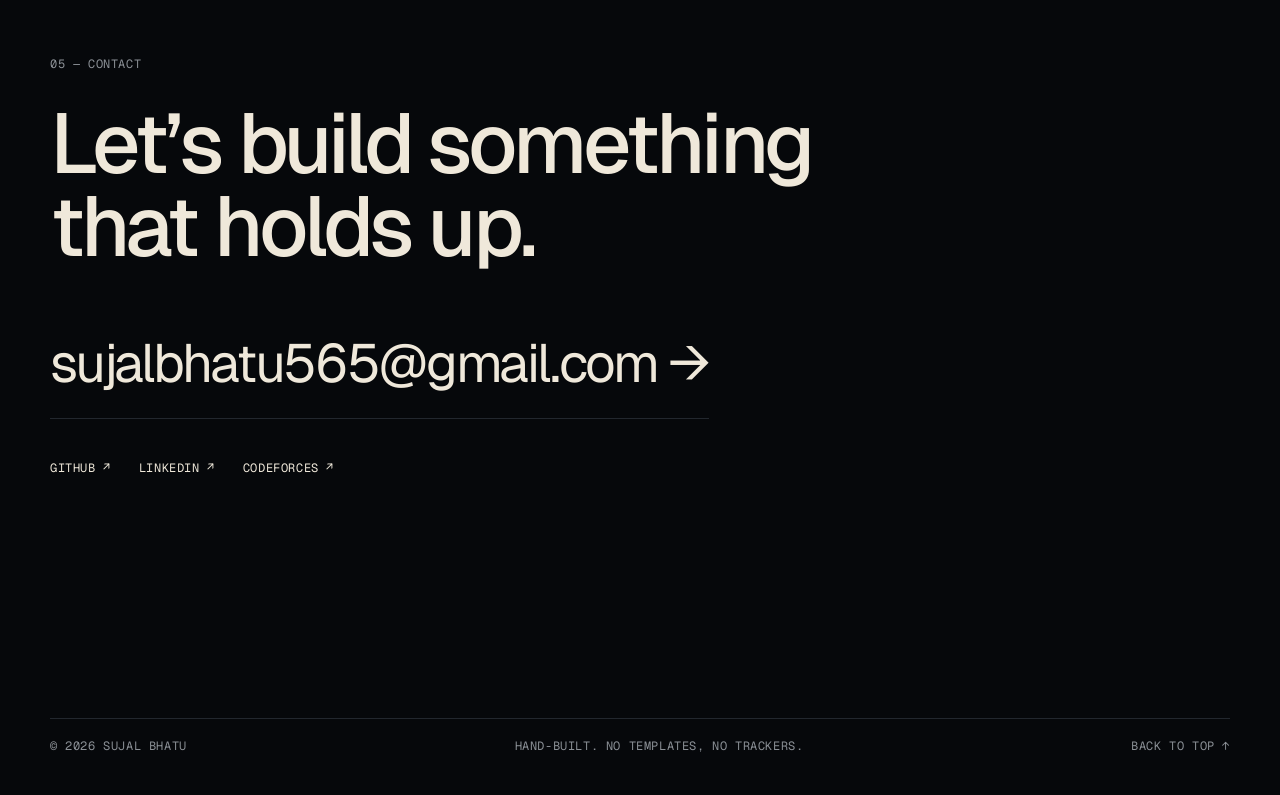
==== commit d8e637c2: "Fix LinkedIn link and use an absolute og:image URL for GitHub Pages" ====
--- a/index.html
+++ b/index.html
@@ -9,7 +9,7 @@
 <meta property="og:title" content="Sujal Bhatu">
 <meta property="og:description" content="Backends, retrieval systems, and the machine learning inside them.">
 <meta property="og:type" content="website">
-<meta property="og:image" content="og.jpg">
+<meta property="og:image" content="https://sujalbhatu.github.io/portfolio/og.jpg">
 <meta name="twitter:card" content="summary_large_image">
 <link rel="icon" href="data:image/svg+xml,%3Csvg xmlns='http://www.w3.org/2000/svg' viewBox='0 0 32 32'%3E%3Ccircle cx='16' cy='16' r='15' fill='%23F2F0EA' stroke='%2315171B'/%3E%3Ccircle cx='16' cy='16' r='6' fill='%2315171B'/%3E%3C/svg%3E">
 <link rel="preconnect" href="https://fonts.googleapis.com">
@@ -203,7 +203,7 @@
   <a class="mail magnet" href="mailto:sujalbhatu565@gmail.com">sujalbhatu565@gmail.com <span>→</span></a>
   <div class="socials mono">
     <a class="magnet" href="https://github.com/sujalbhatu" target="_blank" rel="noopener">GitHub ↗</a>
-    <a class="magnet" href="https://linkedin.com/in/sujalbhatu" target="_blank" rel="noopener">LinkedIn ↗</a>
+    <a class="magnet" href="https://www.linkedin.com/in/sujal-bhatu-19027429a/" target="_blank" rel="noopener">LinkedIn ↗</a>
     <a class="magnet" href="https://codeforces.com/profile/sujalbhatu" target="_blank" rel="noopener">Codeforces ↗</a>
   </div>
   <footer class="mono dim"><span>© 2026 Sujal Bhatu</span><span>Hand-built. No templates, no trackers.</span><a href="#top">Back to top ↑</a></footer>
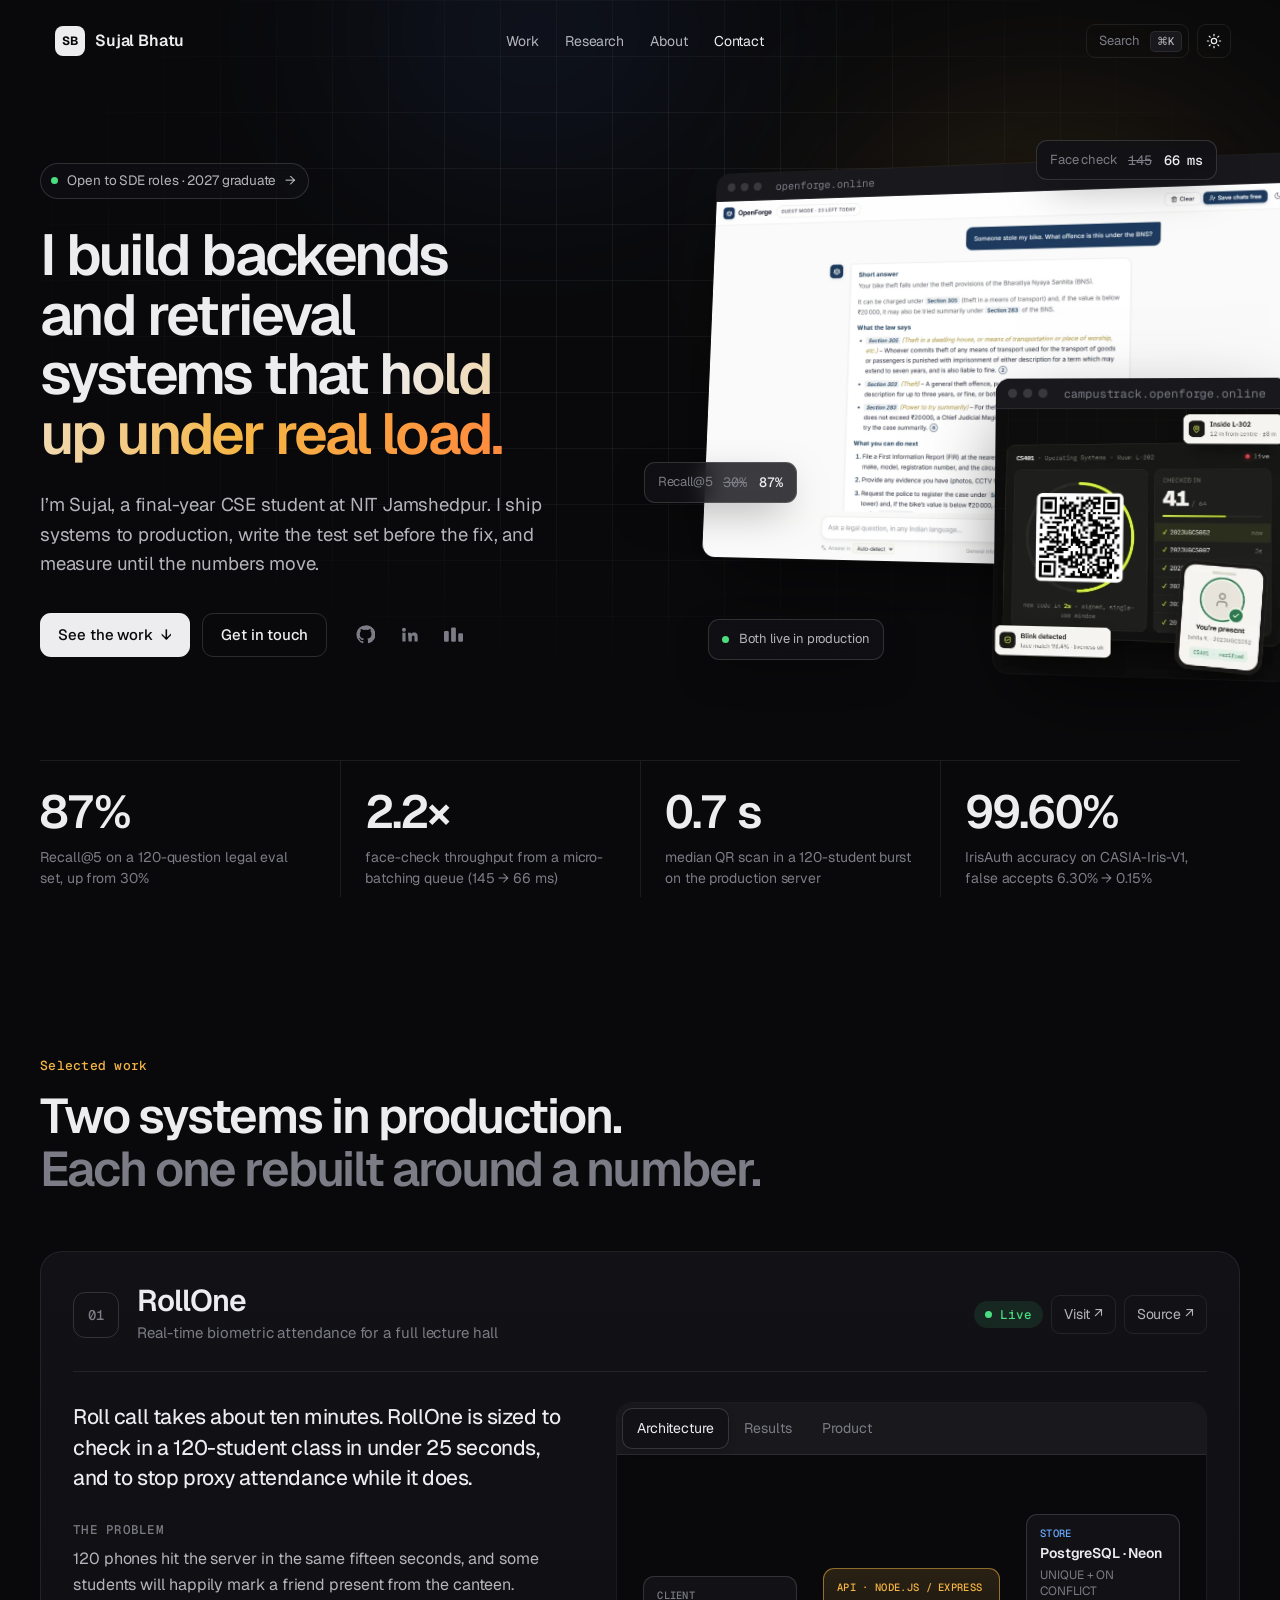
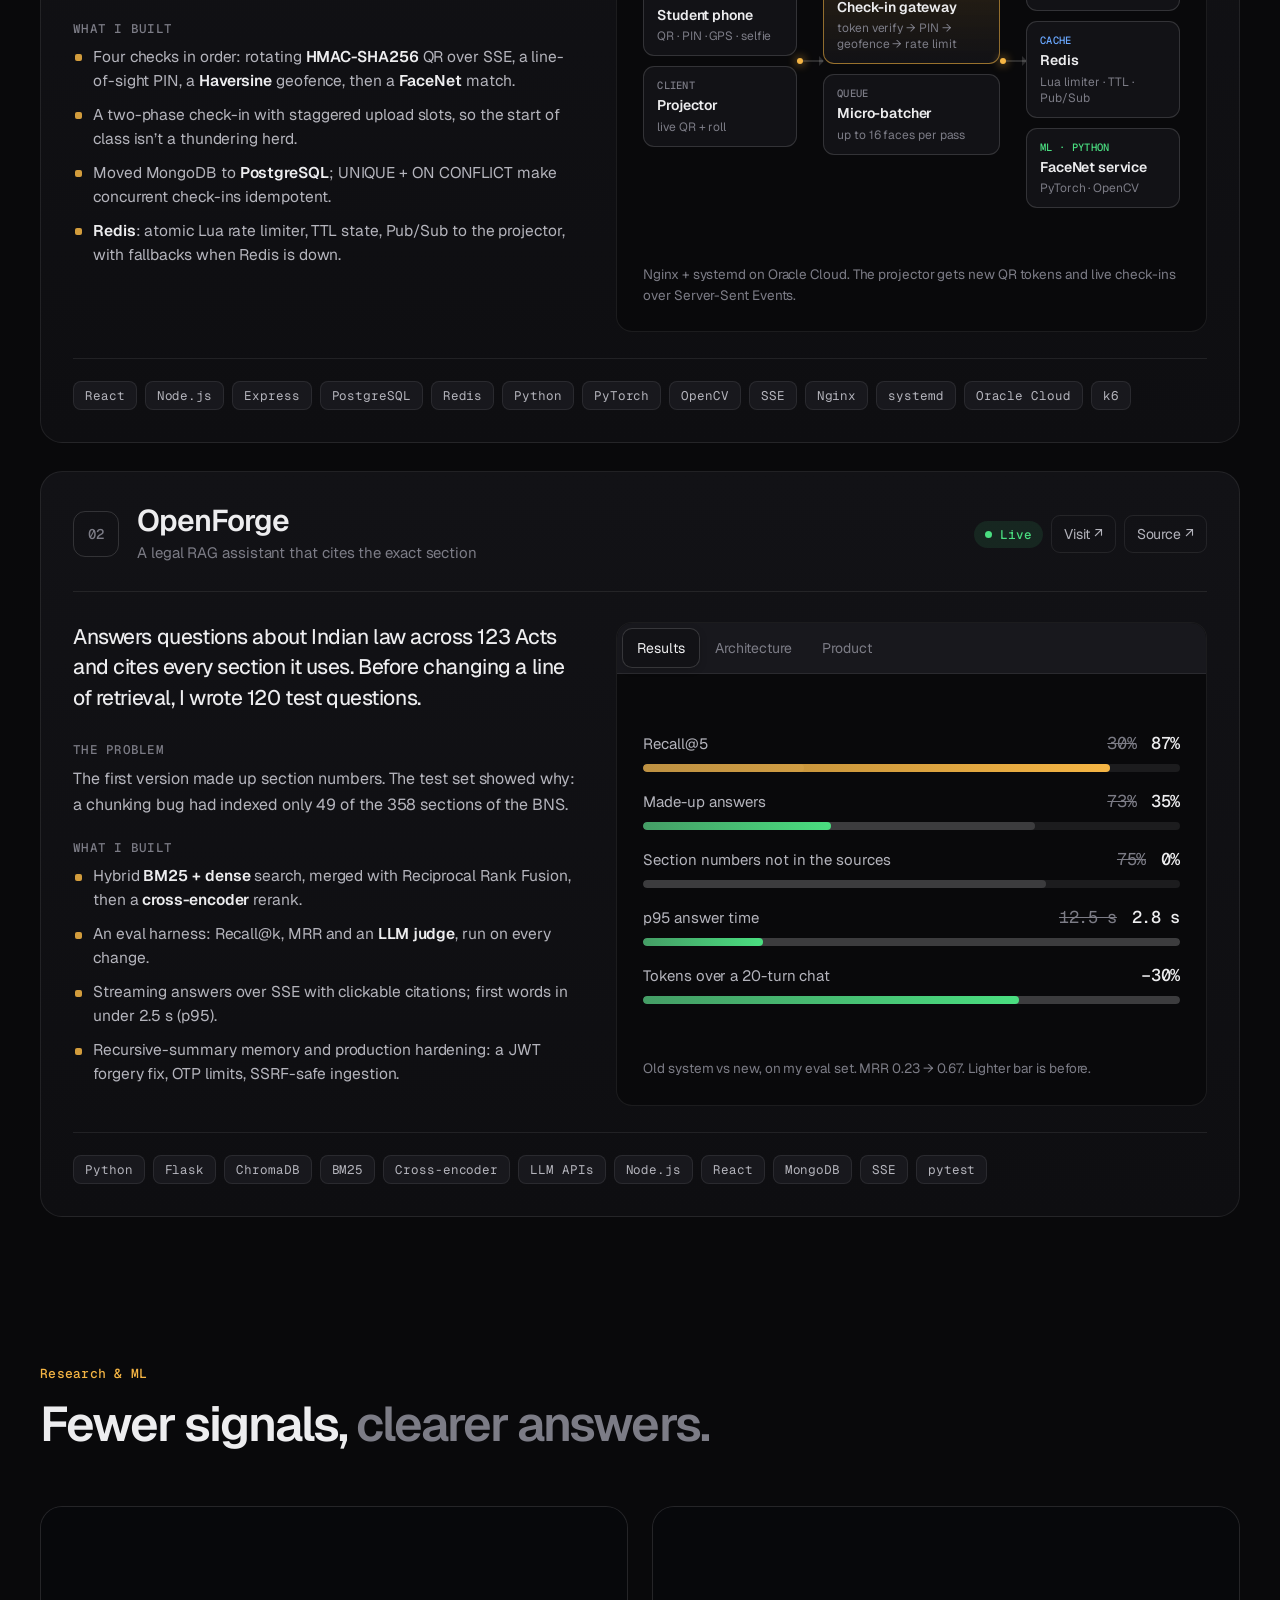
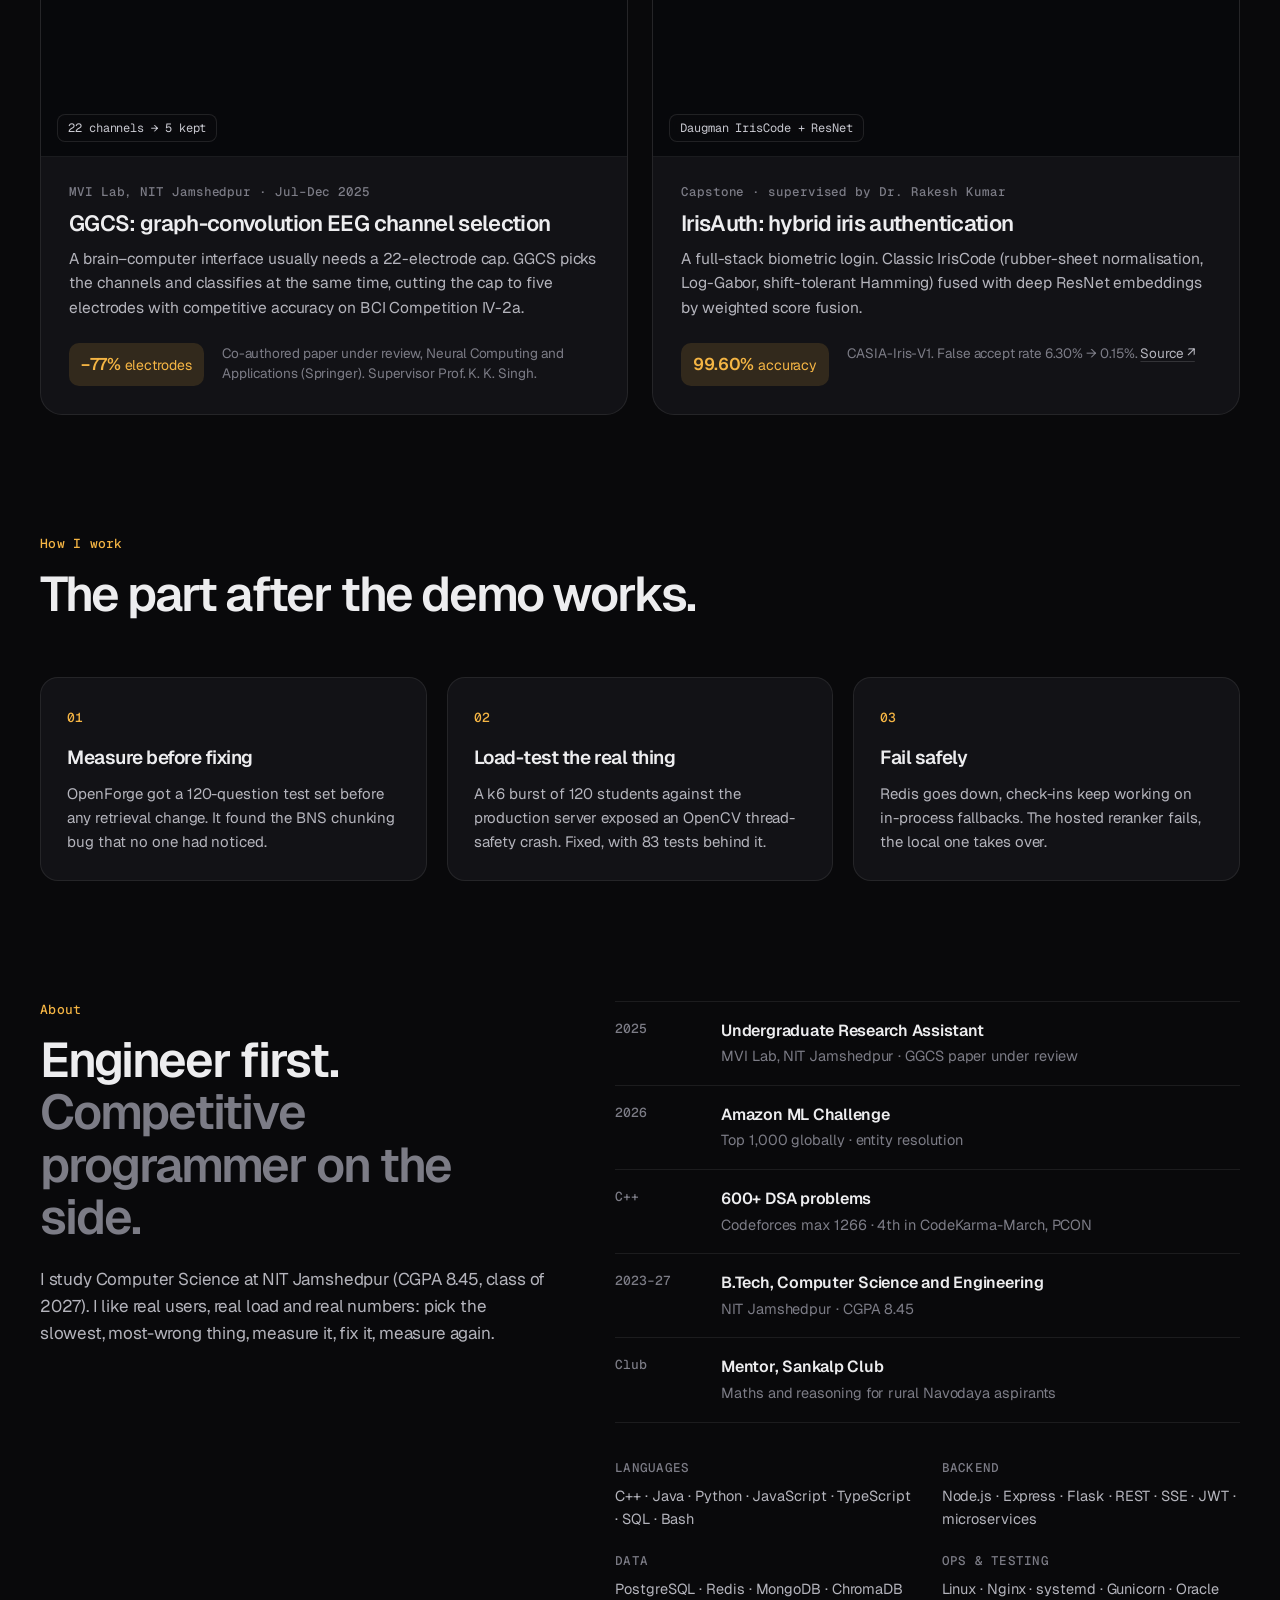
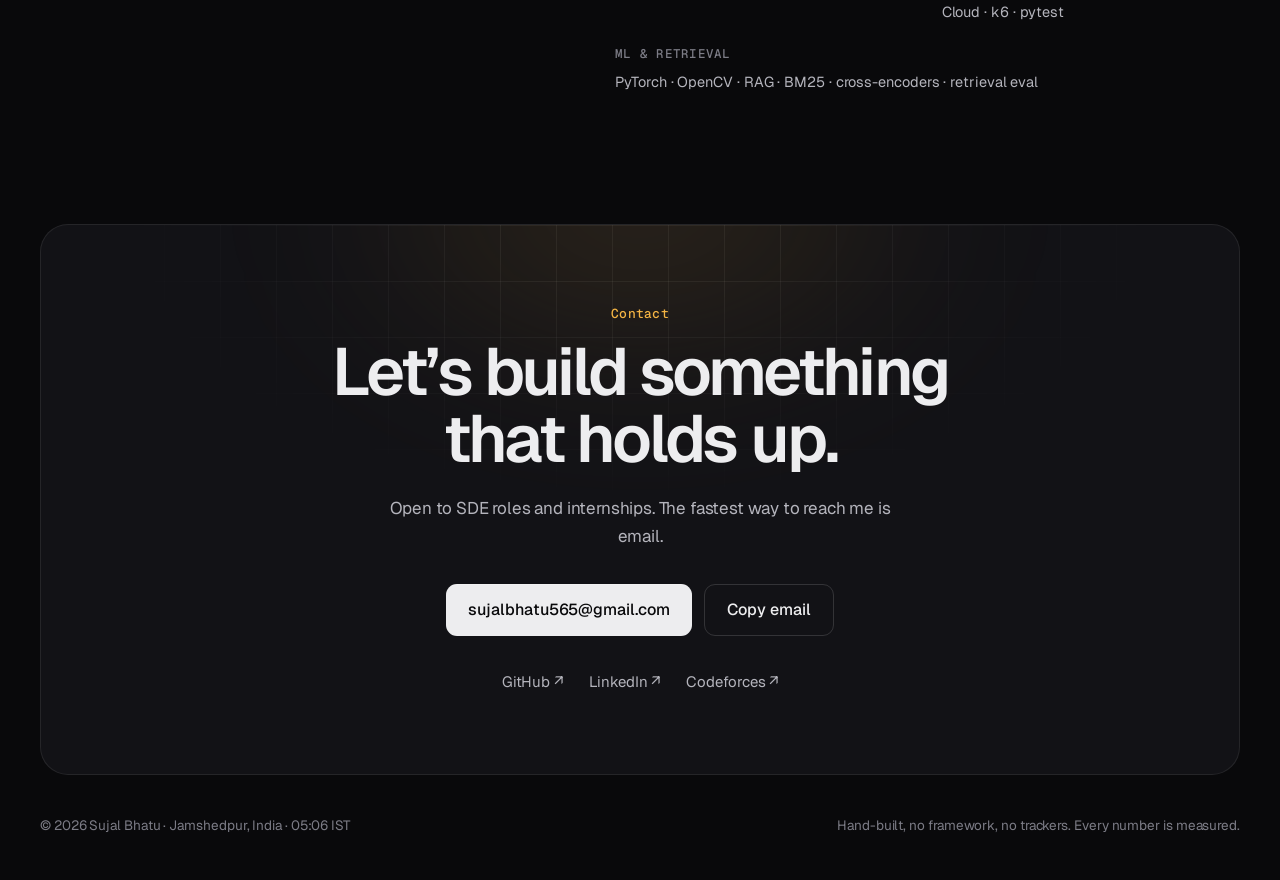
==== commit 913dac68: "Redesign portfolio: product-first hero, case studies, research cards - Hero leads with the pitch and" ====
--- a/index.html
+++ b/index.html
@@ -1,215 +1,380 @@
 <!doctype html>
-<html lang="en">
+<html lang="en" data-theme="dark">
 <head>
 <meta charset="utf-8">
 <meta name="viewport" content="width=device-width, initial-scale=1">
-<title>Sujal Bhatu</title>
-<meta name="description" content="Sujal Bhatu, software engineer. Backends, retrieval systems, and the machine learning inside them.">
-<meta name="theme-color" content="#06080B">
-<meta property="og:title" content="Sujal Bhatu">
-<meta property="og:description" content="Backends, retrieval systems, and the machine learning inside them.">
+<title>Sujal Bhatu · Software Engineer</title>
+<meta name="description" content="Sujal Bhatu, software engineer. I build backends and retrieval systems that hold up under real load, and measure them until the numbers move.">
+<meta name="theme-color" content="#09090B">
+<meta property="og:title" content="Sujal Bhatu · Software Engineer">
+<meta property="og:description" content="Backends, retrieval systems, and the machine learning inside them. Two production systems, measured.">
 <meta property="og:type" content="website">
+<meta property="og:url" content="https://sujalbhatu.github.io/portfolio/">
 <meta property="og:image" content="https://sujalbhatu.github.io/portfolio/og.jpg">
 <meta name="twitter:card" content="summary_large_image">
-<link rel="icon" href="data:image/svg+xml,%3Csvg xmlns='http://www.w3.org/2000/svg' viewBox='0 0 32 32'%3E%3Ccircle cx='16' cy='16' r='15' fill='%23F2F0EA' stroke='%2315171B'/%3E%3Ccircle cx='16' cy='16' r='6' fill='%2315171B'/%3E%3C/svg%3E">
+<link rel="icon" href="data:image/svg+xml,%3Csvg xmlns='http://www.w3.org/2000/svg' viewBox='0 0 32 32'%3E%3Crect width='32' height='32' rx='8' fill='%2309090B'/%3E%3Ctext x='16' y='21.5' text-anchor='middle' font-family='Arial,sans-serif' font-weight='700' font-size='14' fill='%23F5B544'%3ESB%3C/text%3E%3C/svg%3E">
 <link rel="preconnect" href="https://fonts.googleapis.com">
 <link rel="preconnect" href="https://fonts.gstatic.com" crossorigin>
-<link href="https://fonts.googleapis.com/css2?family=Geist:wght@300;400;500;600&family=Geist+Mono:wght@400;500&display=swap" rel="stylesheet">
+<link href="https://fonts.googleapis.com/css2?family=Geist:wght@300;400;500;600;700&family=Geist+Mono:wght@400;500&display=swap" rel="stylesheet">
 <link rel="stylesheet" href="styles.css">
-<script>document.documentElement.classList.add('js')</script>
+<script>
+  try { const t = localStorage.getItem('theme'); if (t) document.documentElement.dataset.theme = t; } catch (e) {}
+  document.documentElement.classList.add('js');
+</script>
 </head>
 <body>
-<div class="grain" aria-hidden="true"></div>
-<div class="cursor" aria-hidden="true"></div>
-<div class="peek" aria-hidden="true"></div>
-
-<header class="bar">
-  <a href="#top" class="mono strong">Sujal Bhatu <span class="dim">— Index</span></a>
-  <span class="mono dim hide-s">Software engineer, B.Tech CSE<br>NIT Jamshedpur ’27</span>
-  <nav class="mono">
-    <a href="#work" data-nav="work">Work</a><a href="#research" data-nav="research">Research</a><a href="#about" data-nav="about">About</a><a href="#contact" data-nav="contact">Contact</a>
-  </nav>
-  <i class="progress" aria-hidden="true"></i>
-  <span class="mono dim right hide-s">Jamshedpur, IN — <span id="clock">--:--</span> IST<br>Open to SDE roles, 2027</span>
+
+<a class="skip" href="#work">Skip to work</a>
+
+<header class="nav" id="nav">
+  <div class="nav-in">
+    <a href="#top" class="brand" aria-label="Sujal Bhatu, home">
+      <span class="mark">SB</span><span class="brand-name">Sujal Bhatu</span>
+    </a>
+    <nav class="links" aria-label="Sections">
+      <a href="#work" data-nav="work">Work</a>
+      <a href="#research" data-nav="research">Research</a>
+      <a href="#about" data-nav="about">About</a>
+      <a href="#contact" data-nav="contact">Contact</a>
+    </nav>
+    <div class="nav-act">
+      <button class="kbd-btn" id="openPalette" aria-label="Open command menu"><span>Search</span><kbd>⌘K</kbd></button>
+      <button class="icon-btn" id="themeBtn" aria-label="Switch light or dark theme">
+        <svg class="i-sun" viewBox="0 0 24 24" aria-hidden="true"><circle cx="12" cy="12" r="4"/><path d="M12 2v2M12 20v2M4.9 4.9l1.4 1.4M17.7 17.7l1.4 1.4M2 12h2M20 12h2M4.9 19.1l1.4-1.4M17.7 6.3l1.4-1.4"/></svg>
+        <svg class="i-moon" viewBox="0 0 24 24" aria-hidden="true"><path d="M21 12.8A9 9 0 1 1 11.2 3a7 7 0 0 0 9.8 9.8z"/></svg>
+      </button>
+      <a class="btn btn-sm btn-solid resume-link" href="resume.pdf" target="_blank" rel="noopener">Résumé</a>
+    </div>
+  </div>
 </header>
 
 <main id="top">
 
-<!-- INTRO: a living iris; scrolling dives through the pupil -->
-<section class="intro" id="intro" data-bg="void" aria-label="Introduction">
-  <div class="stage" id="stage">
-    <canvas id="eye" aria-hidden="true"></canvas>
-    <h1 class="name" aria-label="Sujal Bhatu">
-      <span class="line l1"><span class="w">Sujal</span></span>
-      <span class="line l2"><span class="w">Bhatu<i class="sq"></i></span></span>
-    </h1>
-    <div class="hud mono" id="hud">
-      <span class="h-tl">Fig. 01 — Left iris, live<br><span class="dim">Move your cursor. It’s watching.</span></span>
-      <span class="h-tr">Software engineer<br><span class="dim">NIT Jamshedpur ’27 · open to SDE roles</span></span>
-      <span class="h-bl"><canvas id="sheet" aria-hidden="true"></canvas><span class="bits" id="bits"></span>Unrolled and encoded, the way IrisAuth reads an eye<br><span class="dim">false accepts 6.30% → 0.15%</span></span>
-      <span class="h-br">Scroll to look closer <i>↓</i></span>
-    </div>
-    <div class="aperture" id="aperture" aria-hidden="true"></div>
-    <p class="statement" id="statement">I build software that has to work in a full lecture hall at 10:00&nbsp;a.m., and I measure it until it does.</p>
-    <p class="statement-sub mono" id="statementSub">Backends <i>·</i> retrieval systems <i>·</i> the machine learning inside them</p>
-  </div>
-</section>
-
-<div class="ticker mono" aria-hidden="true"><div class="track">
-  <span>120-student class</span><i>●</i><span>123 Indian Acts</span><i>●</i><span>22 → 5 electrodes</span><i>●</i><span>145 → 66 ms per face</span><i>●</i><span>Recall@5 30% → 87%</span><i>●</i><span>99.60% iris accuracy</span><i>●</i><span>600+ DSA problems</span><i>●</i>
-  <span>120-student class</span><i>●</i><span>123 Indian Acts</span><i>●</i><span>22 → 5 electrodes</span><i>●</i><span>145 → 66 ms per face</span><i>●</i><span>Recall@5 30% → 87%</span><i>●</i><span>99.60% iris accuracy</span><i>●</i><span>600+ DSA problems</span><i>●</i>
-</div></div>
-
-<!-- INDEX OF WORK -->
-<section id="work" class="index" data-bg="paper" data-sec="work">
-  <div class="sh mono"><span class="strong">Selected work</span><span class="dim">2025 — 2026</span><span class="dim">04 entries</span></div>
-  <a class="row reveal" href="#rollone" data-peek="rollone"><span class="mono dim">01</span><span class="t">RollOne</span><span class="d">Biometric attendance for a 120-student class: rotating QR, line-of-sight PIN, geofence, then a face check.</span><span class="big">145 → <em>66</em> ms<small>per face, batched</small></span></a>
-  <a class="row reveal" href="#openforge" data-peek="openforge"><span class="mono dim">02</span><span class="t">OpenForge</span><span class="d">Legal answers with section-level citations across 123 Indian Acts, rebuilt around an eval set.</span><span class="big">30 → <em>87</em>%<small>Recall@5</small></span></a>
-  <a class="row reveal" href="#research" data-peek="ggcs"><span class="mono dim">03</span><span class="t">GGCS</span><span class="d">Graph-convolution EEG channel selection. Paper under review at Neural Computing and Applications.</span><span class="big">22 → <em>5</em><small>electrodes</small></span></a>
-  <a class="row reveal" href="#iris-auth" data-peek="iris"><span class="mono dim">04</span><span class="t">IrisAuth</span><span class="d">Daugman IrisCode fused with ResNet embeddings for login. Capstone with Dr. Rakesh Kumar.</span><span class="big"><em>99.60</em>%<small>accuracy, CASIA-Iris-V1</small></span></a>
-</section>
-
-<!-- ROLLONE -->
-<section id="rollone" class="chapter rollone" data-bg="sage" data-sec="work">
-  <div class="ch-head wide">
-    <span class="mono dim">01 — Systems · Live</span>
-    <h2 class="reveal">Roll call used to take ten minutes.<br><span class="acc-g">This takes one scan.</span></h2>
-    <p class="reveal">RollOne checks in a whole lecture hall at once. The hard part isn’t the face model. It’s 120 phones hitting the server in the same fifteen seconds, and students who’d happily mark a friend present from the canteen.</p>
-    <div class="links mono"><a href="https://campustrack.openforge.online" target="_blank" rel="noopener">Live site ↗</a><a href="https://github.com/sujalbhatu/Attendence_System" target="_blank" rel="noopener">Source ↗</a></div>
-  </div>
-
-  <div class="room" id="hall">
-    <div class="room-hud mono">
-      <span>L-302 · check-in replay</span>
-      <span class="clock" id="hclock">00:00.0</span>
-      <span class="acc-g"><b id="present">0</b> / 120 present</span>
-    </div>
-    <div class="scene" role="img" aria-label="A lecture hall in perspective: a rotating QR on the projector, and 120 seats lighting up as students check in">
-      <div class="beam" aria-hidden="true"></div>
-      <div class="projector">
-        <svg id="qr" viewBox="0 0 29 29" shape-rendering="crispEdges"></svg>
-        <div class="qr-life"><i id="qrLife"></i></div>
-        <span class="mono qr-cap"><span class="qr-alg">HMAC-SHA256 · </span><span id="qrTok">········</span></span>
-      </div>
-      <div class="floor"><div class="seats" id="seats"></div></div>
-    </div>
-    <div class="prog"><i id="hbar"></i></div>
-    <div class="room-foot">
-      <ul class="feed mono" id="feed"></ul>
-      <p class="mono dim small note">Illustrative replay. The system is sized to check in a 120-student class in under 25&nbsp;s.</p>
-    </div>
-  </div>
-
-  <ol class="steps four">
-    <li class="reveal"><span class="mono">01</span><h3>Scan the rotating QR</h3><p>HMAC-SHA256 tokens that rotate on the projector, pushed over Server-Sent Events. A photo sent to a friend is already stale.</p></li>
-    <li class="reveal"><span class="mono">02</span><h3>Type the PIN you can see</h3><p>A line-of-sight PIN only people in the room can read.</p></li>
-    <li class="reveal"><span class="mono">03</span><h3>Be inside the room</h3><p>A Haversine geofence around the classroom.</p></li>
-    <li class="reveal"><span class="mono">04</span><h3>Prove it’s you</h3><p>A FaceNet check behind a micro-batching queue, with staggered upload slots so the start of class doesn’t become a thundering herd.</p></li>
-  </ol>
-
-  <div class="facts">
-    <div class="fact reveal"><b data-count="66" data-from="145">145</b><span class="u">ms</span><p class="mono dim">per face, down from 145 ms. Up to 16 faces per forward pass: 2.2× throughput.</p></div>
-    <div class="fact reveal"><b data-count="0.7" data-dec="1">0.0</b><span class="u">s</span><p class="mono dim">median QR scan on the production server, 120-student k6 burst (1.8 s p95).</p></div>
-    <div class="fact reveal"><b data-count="83">0</b><span class="u">tests</span><p class="mono dim">pass with Redis on and off. The load test found an OpenCV thread-safety crash in production. It’s fixed.</p></div>
-    <div class="fact reveal"><b>0</b><span class="u">double marks</span><p class="mono dim">by design: PostgreSQL UNIQUE constraints + ON CONFLICT upserts make concurrent check-ins idempotent.</p></div>
-  </div>
-  <p class="stack mono dim">React · Node.js / Express · PostgreSQL (Neon) · Redis (Lua rate limiter, TTL state, Pub/Sub) · Python · PyTorch · Nginx · systemd · Oracle Cloud</p>
-</section>
-
-<!-- OPENFORGE -->
-<section id="openforge" class="chapter openforge" data-bg="mist" data-sec="work">
-  <div class="ch-head wide">
-    <span class="mono dim">02 — Retrieval · Live</span>
-    <h2 class="reveal">Legal answers that<br><span class="acc-b">show their sources.</span></h2>
-    <p class="reveal">OpenForge answers questions about Indian law and cites the exact section. Before I changed a line of retrieval, I wrote 120 test questions. They caught a chunking bug that had quietly indexed 49 of the 358 sections of the BNS.</p>
-    <div class="links mono"><a href="https://openforge.online" target="_blank" rel="noopener">Live site ↗</a><a href="https://github.com/sujalbhatu/Legal-chatbot" target="_blank" rel="noopener">Source ↗</a></div>
-  </div>
-  <figure class="shelf" aria-label="123 spines, one per Act in the index; five light up as a search runs">
-    <div class="shelf-tag mono" id="shelfTag" aria-hidden="true"><span id="shelfAct"></span></div>
-    <svg id="shelf" viewBox="0 0 1230 300" preserveAspectRatio="none"></svg>
-    <figcaption class="mono dim"><span><b class="strong">123</b> Acts, one spine each · searching <q class="strong" id="shelfQ">PIO reply deadline</q></span><span>Every answer is built from the top <b class="acc-b">5</b> sections</span></figcaption>
-  </figure>
-
-  <div class="of-grid">
-    <div class="chat card" id="chat">
-      <div class="q">How many days does a PIO have to reply to an RTI request?</div>
-      <ol class="pipe mono" id="pipe">
-        <li>Expand abbreviations <span>RTI → Right to Information Act</span></li>
-        <li>BM25 + dense search <span>123 Acts · ChromaDB</span></li>
-        <li>Reciprocal Rank Fusion <span>merge both lists</span></li>
-        <li>Cross-encoder rerank <span>top 5 sections</span></li>
+<!-- HERO -->
+<section class="hero">
+  <div class="hero-bg" aria-hidden="true"><div class="grid"></div><div class="glow g1"></div><div class="glow g2"></div></div>
+  <div class="wrap hero-in">
+    <div class="hero-copy">
+      <a class="pill fade" href="#contact"><i class="dot"></i>Open to SDE roles · 2027 graduate <span class="arr">→</span></a>
+      <h1 class="h-hero">I build backends and retrieval systems that <span class="hl">hold up under real&nbsp;load.</span></h1>
+      <p class="lede fade">I’m Sujal, a final-year CSE student at NIT Jamshedpur. I ship systems to production, write the test set before the fix, and measure until the numbers move.</p>
+      <div class="cta fade">
+        <a class="btn btn-solid" href="#work">See the work <span class="arr">↓</span></a>
+        <a class="btn btn-ghost" href="mailto:sujalbhatu565@gmail.com">Get in touch</a>
+        <div class="socials" aria-label="Profiles">
+          <a href="https://github.com/sujalbhatu" target="_blank" rel="noopener" aria-label="GitHub"><svg viewBox="0 0 24 24"><path d="M12 .5a11.5 11.5 0 0 0-3.6 22.4c.6.1.8-.3.8-.6v-2c-3.2.7-3.9-1.5-3.9-1.5-.5-1.3-1.3-1.7-1.3-1.7-1-.7.1-.7.1-.7 1.2.1 1.8 1.2 1.8 1.2 1 1.8 2.8 1.3 3.5 1 .1-.8.4-1.3.7-1.6-2.6-.3-5.3-1.3-5.3-5.7 0-1.3.5-2.3 1.2-3.1-.1-.3-.5-1.5.1-3.1 0 0 1-.3 3.2 1.2a11 11 0 0 1 5.8 0c2.2-1.5 3.2-1.2 3.2-1.2.6 1.6.2 2.8.1 3.1.8.8 1.2 1.9 1.2 3.1 0 4.4-2.7 5.4-5.3 5.7.4.4.8 1.1.8 2.2v3.3c0 .3.2.7.8.6A11.5 11.5 0 0 0 12 .5z"/></svg></a>
+          <a href="https://www.linkedin.com/in/sujal-bhatu-19027429a/" target="_blank" rel="noopener" aria-label="LinkedIn"><svg viewBox="0 0 24 24"><path d="M4.98 3.5a2.5 2.5 0 1 1 0 5 2.5 2.5 0 0 1 0-5zM3 9.75h4v11H3zm7 0h3.8v1.5h.1c.5-1 1.8-1.9 3.7-1.9 4 0 4.7 2.6 4.7 6v5.4h-4v-4.8c0-1.2 0-2.6-1.6-2.6s-1.8 1.2-1.8 2.5v4.9h-4z"/></svg></a>
+          <a href="https://codeforces.com/profile/sujalbhatu" target="_blank" rel="noopener" aria-label="Codeforces"><svg viewBox="0 0 24 24"><path d="M4.5 7.5A1.5 1.5 0 0 1 6 9v10.5A1.5 1.5 0 0 1 4.5 21h-3A1.5 1.5 0 0 1 0 19.5V9a1.5 1.5 0 0 1 1.5-1.5zm9-4.5A1.5 1.5 0 0 1 15 4.5v15a1.5 1.5 0 0 1-1.5 1.5h-3A1.5 1.5 0 0 1 9 19.5v-15A1.5 1.5 0 0 1 10.5 3zm9 7.5A1.5 1.5 0 0 1 24 12v7.5a1.5 1.5 0 0 1-1.5 1.5h-3a1.5 1.5 0 0 1-1.5-1.5V12a1.5 1.5 0 0 1 1.5-1.5z"/></svg></a>
+        </div>
+      </div>
+    </div>
+
+    <div class="hero-art" id="heroArt" aria-label="Screenshots of OpenForge and RollOne, both live in production">
+      <figure class="shot s-back">
+        <div class="chrome"><i></i><i></i><i></i><span>openforge.online</span></div>
+        <img src="assets/openforge-answer.webp" alt="OpenForge answering a theft question with BNS sections cited" width="1440" height="900" fetchpriority="high">
+      </figure>
+      <figure class="shot s-front">
+        <div class="chrome"><i></i><i></i><i></i><span>campustrack.openforge.online</span></div>
+        <img src="assets/rollone-live.webp" alt="RollOne lecture view: rotating QR code and the live check-in list" width="550" height="500">
+      </figure>
+      <div class="chip c1"><span class="k">Recall@5</span><span class="v"><s>30%</s> 87%</span></div>
+      <div class="chip c2"><span class="k">Face check</span><span class="v"><s>145</s> 66 ms</span></div>
+      <div class="chip c3"><i class="dot"></i><span class="k">Both live in production</span></div>
+    </div>
+  </div>
+
+  <div class="wrap">
+    <dl class="proof" id="proof">
+      <div><dt><b data-count="87">87</b>%</dt><dd>Recall@5 on a 120-question legal eval set, <span class="nw">up from 30%</span></dd></div>
+      <div><dt><b data-count="2.2" data-dec="1">2.2</b>×</dt><dd>face-check throughput from a micro-batching queue <span class="nw">(145 → 66 ms)</span></dd></div>
+      <div><dt><b data-count="0.7" data-dec="1">0.7</b> s</dt><dd>median QR scan in a 120-student burst on the production server</dd></div>
+      <div><dt><b data-count="99.60" data-dec="2">99.60</b>%</dt><dd>IrisAuth accuracy on CASIA-Iris-V1, false accepts <span class="nw">6.30% → 0.15%</span></dd></div>
+    </dl>
+  </div>
+</section>
+
+<!-- WORK -->
+<section id="work" class="work" data-sec="work">
+  <div class="wrap">
+    <div class="sec-head">
+      <p class="eyebrow">Selected work</p>
+      <h2 class="h2">Two systems in production.<br><span class="mute">Each one rebuilt around a number.</span></h2>
+    </div>
+
+    <!-- ROLLONE -->
+    <article class="case" id="rollone">
+      <header class="case-top">
+        <div class="case-id">
+          <span class="idx">01</span>
+          <div>
+            <h3 class="h3">RollOne</h3>
+            <p class="tag">Real-time biometric attendance for a full lecture hall</p>
+          </div>
+        </div>
+        <div class="case-meta">
+          <span class="badge"><i class="dot"></i>Live</span>
+          <a class="lnk" href="https://campustrack.openforge.online" target="_blank" rel="noopener">Visit ↗</a>
+          <a class="lnk" href="https://github.com/sujalbhatu/Attendence_System" target="_blank" rel="noopener">Source ↗</a>
+        </div>
+      </header>
+
+      <div class="case-body">
+        <div class="case-copy">
+          <p class="big-line">Roll call takes about ten minutes. RollOne is sized to check in a 120-student class in under 25 seconds, and to stop proxy attendance while it does.</p>
+          <div class="pa">
+            <div><h4>The problem</h4><p>120 phones hit the server in the same fifteen seconds, and some students will happily mark a friend present from the canteen.</p></div>
+            <div><h4>What I built</h4>
+              <ul>
+                <li>Four checks in order: rotating <b>HMAC-SHA256</b> QR over SSE, a line-of-sight PIN, a <b>Haversine</b> geofence, then a <b>FaceNet</b> match.</li>
+                <li>A two-phase check-in with staggered upload slots, so the start of class isn’t a thundering herd.</li>
+                <li>Moved MongoDB to <b>PostgreSQL</b>; UNIQUE + ON CONFLICT make concurrent check-ins idempotent.</li>
+                <li><b>Redis</b>: atomic Lua rate limiter, TTL state, Pub/Sub to the projector, with fallbacks when Redis is down.</li>
+              </ul>
+            </div>
+          </div>
+        </div>
+
+        <div class="viewer" data-viewer>
+          <div class="tabs" role="tablist">
+            <button role="tab" aria-selected="true" data-tab="arch">Architecture</button>
+            <button role="tab" aria-selected="false" data-tab="res">Results</button>
+            <button role="tab" aria-selected="false" data-tab="shot">Product</button>
+            <span class="tab-ink" aria-hidden="true"></span>
+          </div>
+          <div class="panes">
+            <div class="pane on" data-pane="arch">
+              <div class="flow" aria-label="RollOne request flow">
+                <div class="col">
+                  <div class="node"><span class="n-k">Client</span><b>Student phone</b><small>QR · PIN · GPS · selfie</small></div>
+                  <div class="node"><span class="n-k">Client</span><b>Projector</b><small>live QR + roll</small></div>
+                </div>
+                <div class="wire" aria-hidden="true"><i></i></div>
+                <div class="col">
+                  <div class="node main"><span class="n-k">API · Node.js / Express</span><b>Check-in gateway</b><small>token verify → PIN → geofence → rate limit</small></div>
+                  <div class="node"><span class="n-k">Queue</span><b>Micro-batcher</b><small>up to 16 faces per pass</small></div>
+                </div>
+                <div class="wire" aria-hidden="true"><i></i></div>
+                <div class="col">
+                  <div class="node db"><span class="n-k">Store</span><b>PostgreSQL · Neon</b><small>UNIQUE + ON CONFLICT</small></div>
+                  <div class="node db"><span class="n-k">Cache</span><b>Redis</b><small>Lua limiter · TTL · Pub/Sub</small></div>
+                  <div class="node ml"><span class="n-k">ML · Python</span><b>FaceNet service</b><small>PyTorch · OpenCV</small></div>
+                </div>
+              </div>
+              <p class="cap">Nginx + systemd on Oracle Cloud. The projector gets new QR tokens and live check-ins over Server-Sent Events.</p>
+            </div>
+            <div class="pane" data-pane="res">
+              <div class="results">
+                <div class="r"><span class="r-k">Per-face model cost</span><span class="r-v"><s>145 ms</s> 66 ms</span><div class="bar"><i style="--w:45.5%"></i><u style="--w:100%"></u></div></div>
+                <div class="r"><span class="r-k">Face throughput</span><span class="r-v">2.2×</span><div class="bar"><i style="--w:100%"></i><u style="--w:45.5%"></u></div></div>
+                <div class="r"><span class="r-k">Median QR scan, 120-student k6 burst</span><span class="r-v">0.7 s <small>p95 1.8 s</small></span></div>
+                <div class="r"><span class="r-k">Automated tests, Redis on and off</span><span class="r-v">83</span></div>
+              </div>
+              <p class="cap">Measured on the production server. The load test also exposed an OpenCV thread-safety crash in production; it’s fixed.</p>
+            </div>
+            <div class="pane" data-pane="shot">
+              <figure class="pshot"><img loading="lazy" src="assets/rollone-live.webp" alt="RollOne lecture screen with QR code and check-in list" width="550" height="500"></figure>
+              <p class="cap">The lecture screen: a QR that rotates every few seconds and the class filling in live.</p>
+            </div>
+          </div>
+        </div>
+      </div>
+      <ul class="stack"><li>React</li><li>Node.js</li><li>Express</li><li>PostgreSQL</li><li>Redis</li><li>Python</li><li>PyTorch</li><li>OpenCV</li><li>SSE</li><li>Nginx</li><li>systemd</li><li>Oracle Cloud</li><li>k6</li></ul>
+    </article>
+
+    <!-- OPENFORGE -->
+    <article class="case" id="openforge">
+      <header class="case-top">
+        <div class="case-id">
+          <span class="idx">02</span>
+          <div>
+            <h3 class="h3">OpenForge</h3>
+            <p class="tag">A legal RAG assistant that cites the exact section</p>
+          </div>
+        </div>
+        <div class="case-meta">
+          <span class="badge"><i class="dot"></i>Live</span>
+          <a class="lnk" href="https://openforge.online" target="_blank" rel="noopener">Visit ↗</a>
+          <a class="lnk" href="https://github.com/sujalbhatu/Legal-chatbot" target="_blank" rel="noopener">Source ↗</a>
+        </div>
+      </header>
+
+      <div class="case-body">
+        <div class="case-copy">
+          <p class="big-line">Answers questions about Indian law across 123 Acts and cites every section it uses. Before changing a line of retrieval, I wrote 120 test questions.</p>
+          <div class="pa">
+            <div><h4>The problem</h4><p>The first version made up section numbers. The test set showed why: a chunking bug had indexed only 49 of the 358 sections of the BNS.</p></div>
+            <div><h4>What I built</h4>
+              <ul>
+                <li>Hybrid <b>BM25 + dense</b> search, merged with Reciprocal Rank Fusion, then a <b>cross-encoder</b> rerank.</li>
+                <li>An eval harness: Recall@k, MRR and an <b>LLM judge</b>, run on every change.</li>
+                <li>Streaming answers over SSE with clickable citations; first words in under 2.5 s (p95).</li>
+                <li>Recursive-summary memory and production hardening: a JWT forgery fix, OTP limits, SSRF-safe ingestion.</li>
+              </ul>
+            </div>
+          </div>
+        </div>
+
+        <div class="viewer" data-viewer>
+          <div class="tabs" role="tablist">
+            <button role="tab" aria-selected="true" data-tab="res">Results</button>
+            <button role="tab" aria-selected="false" data-tab="arch">Architecture</button>
+            <button role="tab" aria-selected="false" data-tab="shot">Product</button>
+            <span class="tab-ink" aria-hidden="true"></span>
+          </div>
+          <div class="panes">
+            <div class="pane on" data-pane="res">
+              <div class="results">
+                <div class="r"><span class="r-k">Recall@5</span><span class="r-v"><s>30%</s> 87%</span><div class="bar"><i style="--w:87%"></i><u style="--w:30%"></u></div></div>
+                <div class="r"><span class="r-k">Made-up answers</span><span class="r-v"><s>73%</s> 35%</span><div class="bar down"><i style="--w:35%"></i><u style="--w:73%"></u></div></div>
+                <div class="r"><span class="r-k">Section numbers not in the sources</span><span class="r-v"><s>75%</s> 0%</span><div class="bar down"><i style="--w:0%"></i><u style="--w:75%"></u></div></div>
+                <div class="r"><span class="r-k">p95 answer time</span><span class="r-v"><s>12.5 s</s> 2.8 s</span><div class="bar down"><i style="--w:22.4%"></i><u style="--w:100%"></u></div></div>
+                <div class="r"><span class="r-k">Tokens over a 20-turn chat</span><span class="r-v">−30%</span><div class="bar down"><i style="--w:70%"></i><u style="--w:100%"></u></div></div>
+              </div>
+              <p class="cap">Old system vs new, on my eval set. MRR 0.23 → 0.67. Lighter bar is before.</p>
+            </div>
+            <div class="pane" data-pane="arch">
+              <div class="flow" aria-label="OpenForge retrieval flow">
+                <div class="col">
+                  <div class="node"><span class="n-k">Client · React</span><b>Question</b><small>any Indian language</small></div>
+                  <div class="node"><span class="n-k">Gateway · Express</span><b>Auth + history</b><small>JWT · OTP · MongoDB</small></div>
+                </div>
+                <div class="wire" aria-hidden="true"><i></i></div>
+                <div class="col">
+                  <div class="node"><span class="n-k">1 · Rewrite</span><b>Query expansion</b><small>RTI → Right to Information Act</small></div>
+                  <div class="node main"><span class="n-k">2 · Retrieve</span><b>BM25 + dense</b><small>ChromaDB · 123 Acts</small></div>
+                  <div class="node"><span class="n-k">3 · Fuse</span><b>Reciprocal Rank Fusion</b><small>merge both lists</small></div>
+                </div>
+                <div class="wire" aria-hidden="true"><i></i></div>
+                <div class="col">
+                  <div class="node ml"><span class="n-k">4 · Rerank</span><b>Cross-encoder</b><small>top 5 sections</small></div>
+                  <div class="node db"><span class="n-k">5 · Answer</span><b>LLM, streamed</b><small>SSE · cited sections only</small></div>
+                </div>
+              </div>
+              <p class="cap">Flask retrieval service behind a Node.js gateway, on Oracle Cloud with Nginx and systemd.</p>
+            </div>
+            <div class="pane" data-pane="shot">
+              <figure class="pshot wide"><img loading="lazy" src="assets/openforge-answer.webp" alt="OpenForge answer citing BNS sections 305, 303 and 283" width="1440" height="900"></figure>
+              <p class="cap">A live answer: short answer, what the law says with numbered sources, and next steps.</p>
+            </div>
+          </div>
+        </div>
+      </div>
+      <ul class="stack"><li>Python</li><li>Flask</li><li>ChromaDB</li><li>BM25</li><li>Cross-encoder</li><li>LLM APIs</li><li>Node.js</li><li>React</li><li>MongoDB</li><li>SSE</li><li>pytest</li></ul>
+    </article>
+  </div>
+</section>
+
+<!-- RESEARCH -->
+<section id="research" class="research" data-sec="research">
+  <div class="wrap">
+    <div class="sec-head">
+      <p class="eyebrow">Research &amp; ML</p>
+      <h2 class="h2">Fewer signals, <span class="mute">clearer answers.</span></h2>
+    </div>
+    <div class="rgrid">
+      <article class="rcard spot">
+        <div class="rvis"><canvas id="eeg" aria-hidden="true"></canvas><span class="vis-k">22 channels → 5 kept</span></div>
+        <div class="rbody">
+          <p class="kicker">MVI Lab, NIT Jamshedpur · Jul–Dec 2025</p>
+          <h3 class="h3s">GGCS: graph-convolution EEG channel selection</h3>
+          <p>A brain–computer interface usually needs a 22-electrode cap. GGCS picks the channels and classifies at the same time, cutting the cap to five electrodes with competitive accuracy on BCI Competition IV-2a.</p>
+          <div class="rfoot"><span class="stat"><b>−77%</b> electrodes</span><span class="note">Co-authored paper under review, Neural Computing and Applications (Springer). Supervisor Prof. K. K. Singh.</span></div>
+        </div>
+      </article>
+      <article class="rcard spot">
+        <div class="rvis iris"><canvas id="iris" aria-hidden="true"></canvas><span class="vis-k">Daugman IrisCode + ResNet</span></div>
+        <div class="rbody">
+          <p class="kicker">Capstone · supervised by Dr. Rakesh Kumar</p>
+          <h3 class="h3s">IrisAuth: hybrid iris authentication</h3>
+          <p>A full-stack biometric login. Classic IrisCode (rubber-sheet normalisation, Log-Gabor, shift-tolerant Hamming) fused with deep ResNet embeddings by weighted score fusion.</p>
+          <div class="rfoot"><span class="stat"><b>99.60%</b> accuracy</span><span class="note">CASIA-Iris-V1. False accept rate 6.30% → 0.15%. <a href="https://github.com/sujalbhatu/IRISH" target="_blank" rel="noopener">Source ↗</a></span></div>
+        </div>
+      </article>
+    </div>
+  </div>
+</section>
+
+<!-- HOW I WORK -->
+<section class="how" data-sec="about">
+  <div class="wrap">
+    <div class="sec-head">
+      <p class="eyebrow">How I work</p>
+      <h2 class="h2">The part after the demo works.</h2>
+    </div>
+    <ol class="how-grid">
+      <li class="spot"><span class="num">01</span><h3>Measure before fixing</h3><p>OpenForge got a 120-question test set before any retrieval change. It found the BNS chunking bug that no one had noticed.</p></li>
+      <li class="spot"><span class="num">02</span><h3>Load-test the real thing</h3><p>A k6 burst of 120 students against the production server exposed an OpenCV thread-safety crash. Fixed, with 83 tests behind it.</p></li>
+      <li class="spot"><span class="num">03</span><h3>Fail safely</h3><p>Redis goes down, check-ins keep working on in-process fallbacks. The hosted reranker fails, the local one takes over.</p></li>
+    </ol>
+  </div>
+</section>
+
+<!-- ABOUT -->
+<section id="about" class="about" data-sec="about">
+  <div class="wrap about-in">
+    <div class="about-l">
+      <p class="eyebrow">About</p>
+      <h2 class="h2">Engineer first.<br><span class="mute">Competitive programmer on the side.</span></h2>
+      <p class="lede sm">I study Computer Science at NIT Jamshedpur (CGPA 8.45, class of 2027). I like real users, real load and real numbers: pick the slowest, most-wrong thing, measure it, fix it, measure again.</p>
+    </div>
+    <div class="about-r">
+      <ol class="tl">
+        <li><span class="when">2025</span><div><b>Undergraduate Research Assistant</b><span>MVI Lab, NIT Jamshedpur · GGCS paper under review</span></div></li>
+        <li><span class="when">2026</span><div><b>Amazon ML Challenge</b><span>Top 1,000 globally · entity resolution</span></div></li>
+        <li><span class="when">C++</span><div><b>600+ DSA problems</b><span>Codeforces max 1266 · 4th in CodeKarma-March, PCON</span></div></li>
+        <li><span class="when">2023–27</span><div><b>B.Tech, Computer Science and Engineering</b><span>NIT Jamshedpur · CGPA 8.45</span></div></li>
+        <li><span class="when">Club</span><div><b>Mentor, Sankalp Club</b><span>Maths and reasoning for rural Navodaya aspirants</span></div></li>
       </ol>
-      <div class="a" id="answer" aria-live="polite"></div>
-      <div class="cites mono" id="cites"></div>
-    </div>
-    <div class="bars" id="bars">
-      <div class="m"><div class="lbl"><span>Recall@5</span><span class="mono"><s>30%</s> 87%</span></div><div class="track" style="--from:.30;--from-pos:.30;--to:.87"><i></i></div></div>
-      <div class="m"><div class="lbl"><span>Made-up answers</span><span class="mono"><s>73%</s> 35%</span></div><div class="track" style="--from:.73;--from-pos:.73;--to:.35"><i></i></div></div>
-      <div class="m"><div class="lbl"><span>Section numbers not in the sources</span><span class="mono"><s>75%</s> 0%</span></div><div class="track" style="--from:.75;--from-pos:.75;--to:0"><i></i></div></div>
-      <div class="m"><div class="lbl"><span>p95 answer time</span><span class="mono"><s>12.5 s</s> 2.8 s</span></div><div class="track" style="--from:1;--from-pos:1;--to:.224"><i></i></div></div>
-      <div class="m"><div class="lbl"><span>Tokens over a 20-turn chat</span><span class="mono"><s>100%</s> 70%</span></div><div class="track" style="--from:1;--from-pos:1;--to:.70"><i></i></div></div>
-      <p class="mono dim small">Old system vs new, measured on my eval set. First words stream in under 2.5 s (p95).</p>
-    </div>
-  </div>
-  <p class="stack mono dim">Python · Flask · ChromaDB · BM25 · cross-encoder reranking · LLM query expansion · recursive-summary memory · Node.js gateway (JWT, OTP) · React · SSE streaming · 65 tests</p>
-</section>
-
-<!-- RESEARCH (dark) -->
-<section id="research" class="chapter research" data-bg="night" data-sec="research">
-  <canvas id="eeg" aria-hidden="true"></canvas>
-  <div class="ch-head">
-    <span class="mono dim">03 — Research · MVI Lab, NIT Jamshedpur</span>
-    <h2 class="reveal">Fewer signals.<br><span class="dim">Clearer answers.</span></h2>
-    <p class="reveal">A brain–computer interface usually needs a 22-electrode cap. I designed GGCS, a graph-convolution method that picks the channels and classifies at the same time. It cuts the cap to five electrodes with competitive accuracy on BCI Competition IV-2a.</p>
-    <p class="mono dim small reveal">Co-authored paper under review, Neural Computing and Applications (Springer) · Supervisor Prof. K. K. Singh · Jul–Dec 2025</p>
-  </div>
-  <div class="r-facts">
-    <div class="fact reveal"><b data-count="5" data-from="22">22</b><span class="u">electrodes</span><p class="mono dim">down from 22. That’s 77% fewer.</p></div>
-    <div class="fact reveal" id="iris-auth"><b data-count="99.60" data-dec="2">0</b><span class="u">%</span><p class="mono dim">IrisAuth accuracy on CASIA-Iris-V1. Daugman IrisCode + ResNet score fusion.</p></div>
-    <div class="fact reveal"><b data-count="0.15" data-from="6.30" data-dec="2">6.30</b><span class="u">% FAR</span><p class="mono dim">false accept rate, down from 6.30% with fusion.</p></div>
-  </div>
-  <p class="mono dim small legend">The lines behind this section are 22 EEG channels (illustrative). Scroll and watch the five stay.</p>
-</section>
-
-<!-- ABOUT -->
-<section id="about" class="about" data-bg="paper" data-sec="about">
-  <div class="sh mono"><span class="strong">04 — About</span><span class="dim">Jamshedpur, India</span><span class="dim">2023 — 2027</span></div>
-  <div class="about-grid">
-    <p class="say reveal">I like the part after the demo works, when there are real users, real load and real numbers. I pick the slowest, most-wrong thing, measure it, fix it and measure again.</p>
-    <ul class="list">
-      <li class="reveal"><span class="mono dim">Education</span><span>B.Tech CSE, NIT Jamshedpur</span><span class="mono">CGPA 8.45</span></li>
-      <li class="reveal"><span class="mono dim">Competition</span><span>Amazon ML Challenge 2026</span><span class="mono">Top 1,000 globally</span></li>
-      <li class="reveal"><span class="mono dim">Problem solving</span><span>600+ DSA problems in C++</span><span class="mono">Codeforces max 1266</span></li>
-      <li class="reveal"><span class="mono dim">Contest</span><span>CodeKarma-March, PCON</span><span class="mono">4th</span></li>
-      <li class="reveal"><span class="mono dim">Giving back</span><span>Mentored rural students for Navodaya entrance exams</span><span class="mono">Sankalp Club</span></li>
-    </ul>
-  </div>
-  <div class="tools reveal">
-    <div><span class="mono dim">Languages</span><p>C++, Java, Python, JavaScript, TypeScript, SQL, Bash</p></div>
-    <div><span class="mono dim">Backend</span><p>Node.js, Express, Flask, REST, SSE streaming, JWT, microservices</p></div>
-    <div><span class="mono dim">Data</span><p>PostgreSQL, Redis, MongoDB, ChromaDB</p></div>
-    <div><span class="mono dim">Ops &amp; testing</span><p>Linux, Nginx, systemd, Gunicorn, Oracle Cloud, k6, pytest</p></div>
-    <div><span class="mono dim">ML &amp; IR</span><p>PyTorch, OpenCV, RAG, BM25, cross-encoders, retrieval eval</p></div>
+      <div class="skills">
+        <div><h4>Languages</h4><p>C++ · Java · Python · JavaScript · TypeScript · SQL · Bash</p></div>
+        <div><h4>Backend</h4><p>Node.js · Express · Flask · REST · SSE · JWT · microservices</p></div>
+        <div><h4>Data</h4><p>PostgreSQL · Redis · MongoDB · ChromaDB</p></div>
+        <div><h4>Ops &amp; testing</h4><p>Linux · Nginx · systemd · Gunicorn · Oracle Cloud · k6 · pytest</p></div>
+        <div><h4>ML &amp; retrieval</h4><p>PyTorch · OpenCV · RAG · BM25 · cross-encoders · retrieval eval</p></div>
+      </div>
+    </div>
   </div>
 </section>
 
 <!-- CONTACT -->
-<section id="contact" class="contact" data-bg="ink" data-sec="contact">
-  <span class="mono dim">05 — Contact</span>
-  <div class="c-top">
-    <h2 class="reveal">Let’s build something<br>that holds up.</h2>
-    <canvas id="iris2" aria-hidden="true"></canvas>
-  </div>
-  <a class="mail magnet" href="mailto:sujalbhatu565@gmail.com">sujalbhatu565@gmail.com <span>→</span></a>
-  <div class="socials mono">
-    <a class="magnet" href="https://github.com/sujalbhatu" target="_blank" rel="noopener">GitHub ↗</a>
-    <a class="magnet" href="https://www.linkedin.com/in/sujal-bhatu-19027429a/" target="_blank" rel="noopener">LinkedIn ↗</a>
-    <a class="magnet" href="https://codeforces.com/profile/sujalbhatu" target="_blank" rel="noopener">Codeforces ↗</a>
-  </div>
-  <footer class="mono dim"><span>© 2026 Sujal Bhatu</span><span>Hand-built. No templates, no trackers.</span><a href="#top">Back to top ↑</a></footer>
+<section id="contact" class="contact" data-sec="contact">
+  <div class="wrap">
+    <div class="contact-card spot">
+      <div class="contact-bg" aria-hidden="true"><div class="grid"></div><div class="glow g1"></div></div>
+      <p class="eyebrow">Contact</p>
+      <h2 class="h-contact">Let’s build something<br>that holds up.</h2>
+      <p class="lede sm">Open to SDE roles and internships. The fastest way to reach me is email.</p>
+      <div class="mailrow">
+        <a class="btn btn-solid btn-lg" href="mailto:sujalbhatu565@gmail.com">sujalbhatu565@gmail.com</a>
+        <button class="btn btn-ghost btn-lg" id="copyMail" data-mail="sujalbhatu565@gmail.com"><span class="cm-t">Copy email</span></button>
+      </div>
+      <div class="contact-links">
+        <a href="https://github.com/sujalbhatu" target="_blank" rel="noopener">GitHub ↗</a>
+        <a href="https://www.linkedin.com/in/sujal-bhatu-19027429a/" target="_blank" rel="noopener">LinkedIn ↗</a>
+        <a href="https://codeforces.com/profile/sujalbhatu" target="_blank" rel="noopener">Codeforces ↗</a>
+        <a class="resume-link" href="resume.pdf" target="_blank" rel="noopener">Résumé ↗</a>
+      </div>
+    </div>
+  </div>
+  <footer class="wrap foot">
+    <span>© 2026 Sujal Bhatu · Jamshedpur, India · <span id="clock">--:--</span> IST</span>
+    <span>Hand-built, no framework, no trackers. Every number is measured.</span>
+  </footer>
 </section>
 
 </main>
+
+<!-- Command palette -->
+<div class="palette" id="palette" hidden>
+  <div class="pal-box" role="dialog" aria-modal="true" aria-label="Command menu">
+    <input id="palInput" type="text" placeholder="Jump to a section or open a link…" autocomplete="off" aria-label="Search commands">
+    <ul id="palList" role="listbox"></ul>
+    <div class="pal-foot"><span><kbd>↑</kbd><kbd>↓</kbd> move</span><span><kbd>↵</kbd> open</span><span><kbd>esc</kbd> close</span></div>
+  </div>
+</div>
+<div class="toast" id="toast" role="status" aria-live="polite"></div>
+
 <script src="main.js"></script>
 </body>
 </html>
--- a/styles.css
+++ b/styles.css
@@ -1,286 +1,385 @@
-:root{
-  --paper:#F2F0EA; --ink:#15171B; --mute:#7A776F; --line:#D9D5CB;
-  --acc:#C8502C; --green:#2F6B4F; --blue:#2B4C7E; --mint:#9FD8C4;
-  --sage:#E7EBE3; --mist:#E6EAF0; --night:#0D1014; --void:#06080B; --amber:#E2A458;
-  --bg:var(--paper); --fg:var(--ink);
-  --pad:clamp(16px,3.9vw,56px);
-  --ease:cubic-bezier(.2,.7,.1,1);
-}
-*{box-sizing:border-box;margin:0;padding:0}
-html{scroll-behavior:smooth;-webkit-text-size-adjust:100%}
-body{background:var(--bg);color:var(--fg);font-family:Geist,system-ui,sans-serif;font-size:16px;line-height:1.5;transition:background .9s var(--ease),color .9s var(--ease);overflow-x:hidden;-webkit-font-smoothing:antialiased}
-body[data-theme=sage]{--bg:var(--sage)}
-body[data-theme=mist]{--bg:var(--mist)}
-body[data-theme=night]{--bg:var(--night);--fg:#ECE6D8;--mute:#858C93;--line:#252B32}
-body[data-theme=ink]{--bg:var(--ink);--fg:#F2F0EA;--mute:#8C8A84;--line:#2E3036}
-a{color:inherit;text-decoration:none}
-::selection{background:var(--acc);color:#fff}
-.mono{font-family:'Geist Mono',ui-monospace,monospace;font-size:12px;letter-spacing:.05em;text-transform:uppercase}
-.dim{color:var(--mute)}
-.strong{color:var(--fg);font-weight:500}
-.small{font-size:11px}
-.center{text-align:center}
-.acc-g{color:var(--green)} .acc-b{color:var(--blue)}
-
-/* grain + cursor */
-.grain{position:fixed;inset:-50%;pointer-events:none;z-index:50;opacity:.06;background-image:url("data:image/svg+xml,%3Csvg xmlns='http://www.w3.org/2000/svg' width='200' height='200'%3E%3Cfilter id='n'%3E%3CfeTurbulence type='fractalNoise' baseFrequency='.85' numOctaves='3' stitchTiles='stitch'/%3E%3C/filter%3E%3Crect width='100%25' height='100%25' filter='url(%23n)'/%3E%3C/svg%3E");animation:grain 1.2s steps(6) infinite}
-@keyframes grain{0%{transform:translate(0,0)}25%{transform:translate(-4%,3%)}50%{transform:translate(3%,-5%)}75%{transform:translate(-2%,4%)}100%{transform:translate(0,0)}}
-.cursor{position:fixed;left:0;top:0;width:10px;height:10px;border-radius:50%;background:var(--acc);pointer-events:none;z-index:60;transform:translate(-50%,-50%);transition:width .3s var(--ease),height .3s var(--ease),opacity .3s;opacity:0;mix-blend-mode:multiply}
-body[data-theme=night] .cursor,body[data-theme=ink] .cursor{mix-blend-mode:normal}
-.cursor.big{width:54px;height:54px;opacity:.25}
-@media (hover:none){.cursor{display:none}}
-
-/* hover preview on the work index */
-.peek{position:fixed;left:0;top:0;width:280px;height:190px;border-radius:16px;pointer-events:none;z-index:30;overflow:hidden;opacity:0;transform:translate(-50%,-50%) scale(.6);transition:opacity .35s var(--ease);box-shadow:0 30px 60px -20px rgba(21,23,27,.35)}
-.peek.on{opacity:1}
-.peek svg{display:block;width:100%;height:100%}
-@media (hover:none),(max-width:1000px){.peek{display:none}}
-
-/* split headings */
-.split .wd{display:inline-block;overflow:hidden;vertical-align:top;padding-bottom:.08em;margin-bottom:-.08em}
-.split .wd>span{display:inline-block;transform:translateY(105%);transition:transform 1.1s var(--ease)}
-.split.in .wd>span{transform:none}
-
-/* header */
-.bar{position:fixed;top:0;left:0;right:0;z-index:40;display:grid;grid-template-columns:3fr 3fr 3fr 3fr;gap:24px;align-items:start;padding:22px var(--pad);background:color-mix(in srgb,var(--bg) 82%,transparent);backdrop-filter:blur(10px);-webkit-backdrop-filter:blur(10px);border-bottom:1px solid var(--line);transition:background .9s var(--ease),border-color .9s}
-.bar nav{display:flex;gap:18px}
-.bar nav a{position:relative}
-.bar nav a::after{content:"";position:absolute;left:0;right:100%;bottom:-3px;height:1px;background:currentColor;transition:right .4s var(--ease)}
-.bar nav a:hover::after,.bar nav a.on::after{right:0}
-.progress{position:absolute;left:0;right:0;bottom:-1px;height:1px;background:var(--acc);transform-origin:left;transform:scaleX(0)}
-.right{text-align:right}
-
-/* intro: dark stage, colour iris, dive through the pupil */
-body[data-theme=void]{--bg:var(--void);--fg:#EFE8DA;--mute:#8B9096;--line:#22272E}
-.intro{height:340vh;position:relative;background:var(--void)}
-.stage{position:sticky;top:0;height:100vh;height:100svh;overflow:hidden;background:var(--void);color:#EFE8DA}
-html:not(.js) .intro{height:auto}html:not(.js) .stage{position:relative}
-#eye{position:absolute;inset:0;width:100%;height:100%;display:block}
-.name{position:absolute;inset:0;pointer-events:none;z-index:2;font-weight:400;font-size:clamp(84px,min(15vw,26vh),250px);line-height:.84;letter-spacing:-.06em;color:#F3ECDD}
-.name .line{position:absolute;display:block;overflow:hidden;padding:0 .02em .07em}
-.name .l1{left:calc(var(--pad) - .04em);top:clamp(140px,16vh,190px)}
-.name .l2{right:var(--pad);bottom:clamp(120px,18vh,190px)}
-.name .w{display:inline-block;transition:transform 1.6s var(--ease)}
-.js .name .w{transform:translateY(108%)}
-.name .l2 .w{transition-delay:.15s}
-.ready .name .w{transform:none}
-.sq{display:inline-block;width:.14em;height:.14em;background:var(--amber);margin-left:.05em}
-.hud{position:absolute;inset:0;z-index:3;pointer-events:none;color:#EFE8DA;transition:opacity .2s linear}
-.hud>span{position:absolute;font-size:11px;line-height:1.7}
-.hud .dim{color:#8B9096}
-.h-tl{left:var(--pad);top:96px}
-.h-tr{right:var(--pad);top:96px;text-align:right}
-.h-bl{left:var(--pad);bottom:28px}
-.h-br{right:var(--pad);bottom:28px}
-.h-br i{display:inline-block;font-style:normal;animation:bob 2s var(--ease) infinite}
-@keyframes bob{50%{transform:translateY(4px)}}
-#sheet{display:block;width:min(360px,60vw);height:38px;margin-bottom:8px;border:1px solid rgba(239,232,218,.16);border-radius:2px}
-.bits{display:block;width:min(360px,60vw);font-size:9px;letter-spacing:.1em;color:var(--amber);white-space:nowrap;overflow:hidden;margin-bottom:10px}
-.aperture{position:absolute;inset:0;background:var(--paper);clip-path:circle(0 at 50% 50%);z-index:3;pointer-events:none}
-.statement,.statement-sub{mix-blend-mode:difference}
-.statement{position:absolute;left:50%;top:50%;transform:translate(-50%,-58%);width:min(1120px,calc(100% - 2*var(--pad)));text-align:center;z-index:4;margin:0;
-  font-size:clamp(30px,4.6vw,72px);line-height:1.06;letter-spacing:-.045em;font-weight:400;color:#EFE8DA;opacity:0;text-wrap:balance}
-.statement .wd2{opacity:.13;transition:opacity .3s}
-.statement .wd2.lit{opacity:1}
-.statement-sub{position:absolute;left:var(--pad);right:var(--pad);top:calc(50% + clamp(90px,9vw,150px));text-align:center;z-index:4;opacity:0;color:#8B9096}
-.statement-sub i{font-style:normal;color:var(--amber);margin:0 6px}
-
-/* ticker */
-.ticker{border-top:1px solid var(--line);border-bottom:1px solid var(--line);overflow:hidden;padding:16px 0;white-space:nowrap}
-.ticker .track{display:inline-flex;gap:28px;animation:tick 48s linear infinite}
-.ticker i{font-style:normal;color:var(--acc);font-size:8px;align-self:center}
-@keyframes tick{to{transform:translateX(-50%)}}
-
-/* index */
-.index,.about{padding:120px var(--pad) 80px}
-.sh{display:flex;justify-content:space-between;border-top:1px solid var(--fg);padding-top:14px;margin-bottom:8px;gap:12px}
-.row{display:grid;grid-template-columns:70px 1fr 1.25fr 280px;gap:24px;align-items:baseline;padding:36px 0;border-bottom:1px solid var(--line);position:relative;transition:padding .5s var(--ease)}
-.row::before{content:"";position:absolute;left:0;right:0;bottom:-1px;height:1px;background:var(--fg);transform:scaleX(0);transform-origin:left;transition:transform .7s var(--ease)}
-.row:hover::before{transform:scaleX(1)}
-.row:hover{padding-left:14px}
-.row .t{font-size:clamp(34px,3.6vw,52px);font-weight:500;letter-spacing:-.04em;line-height:1}
-.row .d{color:color-mix(in srgb,var(--fg) 78%,transparent);max-width:520px}
-.big{font-size:clamp(30px,3.2vw,46px);font-weight:300;letter-spacing:-.04em;text-align:right;line-height:1;white-space:nowrap}
-.big em{font-style:normal;color:var(--acc)}
-.big small{display:block;font-family:'Geist Mono';font-size:11px;letter-spacing:.06em;text-transform:uppercase;color:var(--mute);margin-top:8px}
-
-/* chapters */
-.chapter{padding:140px var(--pad) 120px;position:relative}
-.ch-head{max-width:820px;position:relative;z-index:2}
-.ch-head.wide{max-width:1040px}
-.ch-head p.mono{font-size:12px;line-height:1.7;color:var(--mute)}
-/* 123-act wall */
-.shelf{margin-top:96px;position:relative}
-#shelf{display:block;width:100%;height:clamp(170px,21vw,300px);overflow:visible;filter:drop-shadow(0 18px 22px rgba(21,23,27,.16))}
-#shelf .book{transition:transform .7s var(--ease),filter .7s,opacity .7s}
-#shelf.narrow .book:not(.hit){opacity:.22;filter:saturate(.3)}
-#shelf .book.hit{transform:translateY(-16px);filter:brightness(1.18)}
-#shelf .book.top{transform:translateY(-34px);filter:brightness(1.35) saturate(1.1)}
-#shelf .book.top rect:first-child{stroke:var(--amber);stroke-width:2;vector-effect:non-scaling-stroke}
-.shelf-tag{position:absolute;top:-58px;left:0;height:58px;z-index:1;display:flex;flex-direction:column;align-items:center;pointer-events:none;opacity:0;transform:translateX(-50%) translateY(6px);transition:opacity .5s var(--ease),transform .5s var(--ease);font-size:11px;white-space:nowrap}
-.shelf-tag span{background:var(--ink);color:var(--paper);padding:7px 12px;border-radius:999px;box-shadow:0 10px 24px -10px rgba(21,23,27,.5)}
-.shelf-tag::after{content:"";flex:1;width:1px;background:var(--ink);opacity:.5}
-.shelf-tag.show{opacity:1;transform:translateX(-50%)}
-.shelf-tag.l,.shelf-tag.l.show{transform:none}.shelf-tag.r,.shelf-tag.r.show{transform:translateX(-100%)}
-.shelf-tag.r{align-items:flex-end}.shelf-tag.r span{border-bottom-right-radius:3px}
-.shelf-tag.l{align-items:flex-start}.shelf-tag.l span{border-bottom-left-radius:3px}
-.shelf q{quotes:"\201C" "\201D"}
-.shelf figcaption{display:flex;justify-content:space-between;gap:12px;border-top:1px solid var(--fg);padding-top:10px;font-size:11px}
-.shelf b{font-weight:500}
-.ch-head h2,.contact h2{text-wrap:balance;font-size:clamp(42px,6vw,92px);line-height:.98;letter-spacing:-.05em;font-weight:500;margin:22px 0 28px}
-.ch-head p{font-size:clamp(17px,1.4vw,20px);max-width:640px;color:color-mix(in srgb,var(--fg) 80%,transparent)}
-.ch-head p+p{margin-top:16px}
-.links{display:flex;gap:22px;margin-top:28px}
-.links a{border-bottom:1px solid currentColor;padding-bottom:3px}
-.links a:hover{color:var(--acc)}
-.card{background:color-mix(in srgb,#fff 80%,var(--bg));border:1px solid var(--line);border-radius:22px;padding:28px}
-.stack{margin-top:56px;padding-top:18px;border-top:1px solid var(--line);line-height:1.9}
-
-/* rollone: a lecture hall in perspective */
-.room{margin-top:72px;background:radial-gradient(120% 80% at 50% 0%,#18231e 0%,#0c1210 60%,#090d0c 100%);border-radius:28px;padding:26px clamp(16px,3vw,40px);color:#E6EEE9;position:relative;overflow:hidden}
-.room-hud{display:flex;justify-content:space-between;align-items:center;gap:12px;font-size:11px;color:#93A89C;position:relative;z-index:3}
-.room .acc-g{color:#7FD1A6}
-.room .clock{font-family:'Geist Mono',monospace;font-size:clamp(26px,3.2vw,44px);letter-spacing:-.03em;color:#F0F5F2;text-transform:none;font-variant-numeric:tabular-nums}
-.scene{position:relative;height:clamp(330px,42vw,580px);perspective:1000px;perspective-origin:50% 0%;margin-top:6px}
-.beam{position:absolute;left:0;right:0;top:30px;bottom:0;background:linear-gradient(rgba(200,255,230,.10),rgba(200,255,230,0) 75%);clip-path:polygon(44% 0,56% 0,96% 100%,4% 100%);pointer-events:none;z-index:1}
-.projector{position:absolute;left:50%;top:4px;transform:translateX(-50%);width:clamp(104px,11vw,168px);background:#F3F6F2;border-radius:6px;padding:10px 10px 8px;z-index:2;
-  box-shadow:0 0 0 1px rgba(255,255,255,.25),0 0 80px 18px rgba(170,255,215,.14)}
-#qr{display:block;width:100%;aspect-ratio:1;color:#111613}
-#qr rect{transition:opacity .45s}
-.qr-life{height:2px;background:#D4DBD6;margin:8px 0 6px;overflow:hidden}
-.qr-life i{display:block;height:100%;background:var(--green);transform-origin:left}
-.qr-cap{display:block;text-align:center;font-size:8.5px;color:#5E6B64;letter-spacing:.03em;white-space:nowrap;overflow:hidden}
-#qrTok{color:#111613;font-variant-numeric:tabular-nums}
-.floor{position:absolute;left:50%;bottom:0;width:min(1120px,100%);transform:translateX(-50%) rotateX(60deg);transform-origin:50% 100%;transform-style:preserve-3d}
-.seats{display:grid;grid-template-columns:repeat(15,1fr);gap:clamp(6px,1.2vw,16px) clamp(4px,.9vw,12px)}
-.seat{aspect-ratio:1.35;border-radius:22%;border:1.5px solid rgba(150,185,168,.32);background:rgba(255,255,255,.015);transition:background .5s,border-color .5s,box-shadow .7s}
-.seat:nth-child(15n+6),.seat:nth-child(15n+11){margin-left:clamp(10px,2.4vw,34px)}
-.seat.ping{background:#FF9B5E;border-color:transparent;box-shadow:0 0 26px 6px rgba(255,155,94,.6)}
-.seat.on{background:#3DB07A;border-color:transparent;box-shadow:0 0 16px 1px rgba(61,176,122,.45)}
-.room .prog{height:3px;background:rgba(255,255,255,.08);border-radius:2px;overflow:hidden;margin-top:18px;position:relative;z-index:3}
-#hbar{height:100%;width:0;background:#3DB07A;display:block}
-.room-foot{display:grid;grid-template-columns:1fr auto;gap:24px;align-items:end;margin-top:14px;position:relative;z-index:3}
-.feed{list-style:none;height:84px;overflow:hidden;font-size:11px;color:#C5D3CA}
-.feed li{display:flex;justify-content:space-between;gap:16px;max-width:520px;border-bottom:1px dashed rgba(255,255,255,.1);padding:6px 0;animation:feedin .4s var(--ease)}
-@keyframes feedin{from{opacity:0;transform:translateY(-8px)}}
-.room .note{color:#7F9187;max-width:300px;text-align:right;line-height:1.6}
-.steps.four{list-style:none;display:grid;grid-template-columns:repeat(4,1fr);gap:clamp(16px,2.5vw,36px);margin-top:56px}
-.steps.four li{border-top:1px solid var(--fg);padding-top:16px}
-.steps.four li>.mono{color:var(--green)}
-.steps.four h3{font-size:22px;font-weight:500;letter-spacing:-.025em;margin:10px 0 8px}
-.steps.four p{color:color-mix(in srgb,var(--fg) 75%,transparent);font-size:15px}
-.facts,.r-facts{display:grid;grid-template-columns:repeat(4,1fr);gap:24px;margin-top:88px}
-.r-facts{grid-template-columns:repeat(3,1fr);position:relative;z-index:2}
-.fact{border-top:1px solid var(--fg);padding-top:18px}
-.fact b{font-weight:300;font-size:clamp(52px,6vw,88px);letter-spacing:-.055em;line-height:1;font-variant-numeric:tabular-nums}
-.fact .u{font-size:20px;margin-left:6px;color:var(--mute);letter-spacing:-.01em}
-.fact p{margin-top:14px;line-height:1.6;text-transform:none;letter-spacing:.01em;font-size:12px;max-width:280px}
-.rollone .fact b{color:var(--green)}
-
-/* openforge */
-.of-grid{display:grid;grid-template-columns:1.1fr 1fr;gap:clamp(24px,4vw,64px);margin-top:72px;align-items:start}
-.chat .q{background:var(--ink);color:var(--paper);padding:14px 18px;border-radius:16px 16px 4px 16px;margin-left:auto;max-width:86%;width:fit-content;font-size:15px}
-.pipe{list-style:none;margin:22px 0;font-size:11px}
-.pipe li{display:flex;justify-content:space-between;gap:12px;padding:8px 0 8px 22px;position:relative;color:var(--mute);border-bottom:1px dashed var(--line);transition:color .3s}
-.pipe li::before{content:"";position:absolute;left:0;top:50%;width:9px;height:9px;margin-top:-5px;border-radius:50%;border:1px solid var(--mute);transition:all .3s}
-.pipe li span{text-transform:none;letter-spacing:.02em}
-.pipe li.on{color:var(--fg)}
-.pipe li.on::before{background:var(--blue);border-color:var(--blue)}
-.a{min-height:150px;font-size:16px;line-height:1.6}
-.a h4{font-family:'Geist Mono';font-size:11px;letter-spacing:.06em;text-transform:uppercase;color:var(--blue);font-weight:500;margin:10px 0 4px}
-.a sup{font-family:'Geist Mono';font-size:10px;background:var(--blue);color:#fff;border-radius:4px;padding:1px 5px;margin-left:2px}
-.a .caret{display:inline-block;width:8px;height:16px;background:var(--blue);vertical-align:-2px;animation:blink 1s steps(2) infinite}
-@keyframes blink{50%{opacity:0}}
-.cites{display:flex;gap:8px;flex-wrap:wrap;margin-top:14px;min-height:28px}
-.cites span{border:1px solid var(--blue);color:var(--blue);border-radius:99px;padding:5px 10px;font-size:10px;animation:feedin .4s var(--ease)}
-.bars{display:flex;flex-direction:column;gap:26px;padding-top:6px}
-.m .lbl{display:flex;justify-content:space-between;gap:12px;margin-bottom:10px;font-size:15px}
-.m .lbl s{color:var(--mute);margin-right:8px}
-.m .track{height:10px;background:color-mix(in srgb,var(--fg) 8%,transparent);border-radius:6px;position:relative}
-.m .track::after{content:"";position:absolute;top:-5px;bottom:-5px;left:calc(var(--from-pos) * 100%);width:2px;margin-left:-2px;background:var(--fg);opacity:0;transition:opacity .6s 1.2s}
-.bars.go .m .track::after{opacity:.45}
-.m .track i{display:block;height:100%;width:calc(var(--from)*100%);background:var(--acc);opacity:.55;border-radius:6px;transition:width 1.8s var(--ease) .2s,background .8s,opacity .8s}
-.bars.go .track i{width:calc(var(--to)*100%);background:var(--blue);opacity:1}
+/* Sujal Bhatu — portfolio. Dark by default, light on request. */
+:root {
+  --bg: #09090b;
+  --bg2: #0e0e11;
+  --surface: #121216;
+  --surface2: #18181d;
+  --line: rgba(255, 255, 255, .08);
+  --line2: rgba(255, 255, 255, .14);
+  --fg: #ededef;
+  --fg2: #b4b4bc;
+  --mute: #7c7c86;
+  --acc: #f5b544;          /* iris amber */
+  --acc-ink: #1a1204;
+  --acc-soft: rgba(245, 181, 68, .14);
+  --blue: #6aa8ff;
+  --green: #4ade80;
+  --grid: rgba(255, 255, 255, .055);
+  --shadow: 0 30px 80px -20px rgba(0, 0, 0, .7), 0 0 0 1px rgba(255, 255, 255, .06);
+  --radius: 16px;
+  --ease: cubic-bezier(.2, .8, .2, 1);
+  --sans: "Geist", ui-sans-serif, system-ui, -apple-system, "Segoe UI", sans-serif;
+  --mono: "Geist Mono", ui-monospace, "SF Mono", Menlo, monospace;
+  color-scheme: dark;
+}
+:root[data-theme="light"] {
+  --bg: #fafaf9;
+  --bg2: #f4f4f2;
+  --surface: #ffffff;
+  --surface2: #f6f6f4;
+  --line: rgba(10, 10, 12, .09);
+  --line2: rgba(10, 10, 12, .16);
+  --fg: #0b0b0d;
+  --fg2: #3d3d45;
+  --mute: #6b6b74;
+  --acc: #c97a00;
+  --acc-ink: #ffffff;
+  --acc-soft: rgba(201, 122, 0, .1);
+  --blue: #2563eb;
+  --green: #16a34a;
+  --grid: rgba(10, 10, 12, .06);
+  --shadow: 0 30px 70px -24px rgba(20, 20, 30, .28), 0 0 0 1px rgba(10, 10, 12, .07);
+  color-scheme: light;
+}
+
+*, *::before, *::after { box-sizing: border-box; }
+html { scroll-behavior: smooth; -webkit-text-size-adjust: 100%; }
+body {
+  margin: 0; background: var(--bg); color: var(--fg);
+  font: 400 16px/1.6 var(--sans); letter-spacing: -.005em;
+  -webkit-font-smoothing: antialiased; text-rendering: optimizeLegibility;
+  overflow-x: hidden; transition: background .4s var(--ease), color .4s var(--ease);
+}
+img { display: block; max-width: 100%; height: auto; }
+a { color: inherit; text-decoration: none; }
+button { font: inherit; color: inherit; background: none; border: 0; cursor: pointer; }
+::selection { background: var(--acc); color: var(--acc-ink); }
+:focus-visible { outline: 2px solid var(--acc); outline-offset: 3px; border-radius: 6px; }
+s { color: var(--mute); text-decoration-thickness: 1px; margin-right: .3em; font-weight: 400; }
+b { font-weight: 600; color: var(--fg); }
+.nw { white-space: nowrap; }
+
+.wrap { width: min(1200px, 100% - 48px); margin-inline: auto; }
+.skip { position: absolute; left: -9999px; top: 8px; z-index: 100; background: var(--acc); color: var(--acc-ink); padding: 8px 14px; border-radius: 8px; }
+.skip:focus { left: 16px; }
+
+/* ---------- nav ---------- */
+.nav { position: fixed; inset: 0 0 auto; top: env(safe-area-inset-top, 0px); z-index: 50; padding: 14px 0; transition: padding .3s var(--ease); }
+.nav-in {
+  width: min(1200px, 100% - 32px); margin-inline: auto; display: flex; align-items: center; gap: 16px;
+  padding: 8px 8px 8px 14px; border-radius: 14px; border: 1px solid transparent;
+  transition: background .3s, border-color .3s, backdrop-filter .3s;
+}
+.nav.scrolled .nav-in { background: color-mix(in srgb, var(--bg) 72%, transparent); border-color: var(--line); backdrop-filter: blur(14px) saturate(1.4); -webkit-backdrop-filter: blur(14px) saturate(1.4); }
+.brand { display: flex; align-items: center; gap: 10px; font-weight: 600; letter-spacing: -.01em; }
+.mark { display: grid; place-items: center; width: 30px; height: 30px; border-radius: 8px; background: var(--fg); color: var(--bg); font: 700 12px/1 var(--sans); letter-spacing: .02em; }
+.links { display: flex; gap: 2px; margin-inline: auto; }
+.links a { padding: 7px 12px; border-radius: 8px; color: var(--fg2); font-size: 14px; transition: color .2s, background .2s; }
+.links a:hover { color: var(--fg); background: var(--line); }
+.links a.on { color: var(--fg); }
+.nav-act { display: flex; align-items: center; gap: 8px; }
+.kbd-btn { display: flex; align-items: center; gap: 10px; height: 34px; padding: 0 6px 0 12px; border-radius: 9px; border: 1px solid var(--line); color: var(--mute); font-size: 13px; transition: border-color .2s, color .2s; }
+.kbd-btn:hover { border-color: var(--line2); color: var(--fg2); }
+kbd { font: 500 11px/1 var(--mono); padding: 4px 6px; border-radius: 5px; border: 1px solid var(--line); background: var(--surface2); color: var(--fg2); }
+.icon-btn { display: grid; place-items: center; width: 34px; height: 34px; border-radius: 9px; border: 1px solid var(--line); transition: border-color .2s; }
+.icon-btn:hover { border-color: var(--line2); }
+.icon-btn svg { width: 16px; height: 16px; fill: none; stroke: currentColor; stroke-width: 1.8; stroke-linecap: round; }
+:root:not([data-theme="light"]) .i-moon, :root[data-theme="light"] .i-sun { display: none; }
+
+/* ---------- buttons ---------- */
+.btn { display: inline-flex; align-items: center; gap: 8px; height: 44px; padding: 0 18px; border-radius: 11px; font-weight: 500; font-size: 15px; white-space: nowrap; transition: transform .2s var(--ease), background .2s, border-color .2s, box-shadow .2s; }
+.btn:active { transform: translateY(1px) scale(.99); }
+.btn-solid { background: var(--fg); color: var(--bg); box-shadow: 0 1px 0 rgba(255,255,255,.2) inset; }
+.btn-solid:hover { background: color-mix(in srgb, var(--fg) 86%, var(--acc)); }
+.btn-ghost { border: 1px solid var(--line2); color: var(--fg); }
+.btn-ghost:hover { background: var(--line); }
+.btn-sm { height: 34px; padding: 0 14px; font-size: 13.5px; border-radius: 9px; }
+.btn-lg { height: 52px; padding: 0 22px; font-size: 16px; }
+.arr { transition: transform .25s var(--ease); display: inline-block; }
+.btn:hover .arr, .pill:hover .arr { transform: translateX(3px); }
+.btn-solid:hover .arr { transform: translateY(2px); }
+
+/* ---------- hero ---------- */
+.hero { position: relative; padding: 150px 0 40px; overflow: hidden; }
+.hero-bg, .contact-bg { position: absolute; inset: 0; pointer-events: none; z-index: 0; }
+.grid {
+  position: absolute; inset: 0;
+  background-image: linear-gradient(var(--grid) 1px, transparent 1px), linear-gradient(90deg, var(--grid) 1px, transparent 1px);
+  background-size: 56px 56px; background-position: center top;
+  mask-image: radial-gradient(ellipse 70% 60% at 50% 30%, #000 30%, transparent 75%);
+  -webkit-mask-image: radial-gradient(ellipse 70% 60% at 50% 30%, #000 30%, transparent 75%);
+}
+.glow { position: absolute; border-radius: 50%; filter: blur(90px); opacity: .55; }
+.hero .g1 { width: 620px; height: 420px; right: -80px; top: 40px; background: radial-gradient(closest-side, rgba(245,181,68,.32), transparent); }
+.hero .g2 { width: 560px; height: 420px; left: 20%; top: -180px; background: radial-gradient(closest-side, rgba(90,140,255,.22), transparent); }
+:root[data-theme="light"] .glow { opacity: .5; }
+.hero-in { position: relative; z-index: 1; display: grid; grid-template-columns: 1.02fr 1fr; gap: 56px; align-items: center; }
+.pill { display: inline-flex; align-items: center; gap: 9px; padding: 6px 12px 6px 10px; border-radius: 999px; border: 1px solid var(--line2); background: color-mix(in srgb, var(--surface) 60%, transparent); font-size: 13.5px; color: var(--fg2); margin-bottom: 26px; transition: border-color .2s; }
+.pill:hover { border-color: var(--mute); }
+.dot { width: 7px; height: 7px; border-radius: 50%; background: var(--green); box-shadow: 0 0 0 0 rgba(74,222,128,.6); animation: ping 2.4s infinite; flex: none; }
+@keyframes ping { 0% { box-shadow: 0 0 0 0 rgba(74,222,128,.55); } 70%, 100% { box-shadow: 0 0 0 7px rgba(74,222,128,0); } }
+.h-hero { margin: 0; font-weight: 600; font-size: clamp(36px, 4.5vw, 62px); line-height: 1.04; letter-spacing: -.045em; text-wrap: balance; max-width: 640px; }
+.js .h-hero { opacity: 0; transform: translateY(18px); filter: blur(6px); transition: opacity 1s var(--ease), transform 1s var(--ease), filter 1s var(--ease); }
+.js .ready .h-hero { opacity: 1; transform: none; filter: none; }
+.ready .lede.fade { transition-delay: .12s; } .ready .cta.fade { transition-delay: .2s; }
+.hl { background: linear-gradient(92deg, var(--fg) 0%, var(--acc) 55%, #ff8a3d 100%); -webkit-background-clip: text; background-clip: text; color: transparent; }
+:root[data-theme="light"] .hl { background: linear-gradient(92deg, var(--fg) 0%, #b86e00 55%, #d9480f 100%); -webkit-background-clip: text; background-clip: text; }
+.lede { margin: 26px 0 0; max-width: 540px; font-size: 18.5px; line-height: 1.6; color: var(--fg2); letter-spacing: -.01em; }
+.lede.sm { font-size: 17px; }
+.cta { display: flex; align-items: center; flex-wrap: wrap; gap: 12px; margin-top: 34px; }
+.socials { display: flex; gap: 4px; margin-left: 6px; }
+.socials a { display: grid; place-items: center; width: 40px; height: 40px; border-radius: 10px; color: var(--mute); transition: color .2s, background .2s; }
+.socials a:hover { color: var(--fg); background: var(--line); }
+.socials svg { width: 19px; height: 19px; fill: currentColor; }
+
+.js .fade { opacity: 0; transform: translateY(14px); transition: opacity .9s var(--ease), transform .9s var(--ease); }
+.js .ready .fade, .js .fade.in { opacity: 1; transform: none; }
+
+/* hero art: two real screenshots in perspective */
+.hero-art { position: relative; height: 520px; perspective: 1600px; }
+.shot { position: absolute; margin: 0; border-radius: 14px; overflow: hidden; background: var(--surface); box-shadow: var(--shadow); transform-style: preserve-3d; transition: transform .8s var(--ease), opacity .8s var(--ease); }
+.chrome { display: flex; align-items: center; gap: 6px; height: 30px; padding: 0 12px; background: var(--surface2); border-bottom: 1px solid var(--line); }
+.chrome i { width: 9px; height: 9px; border-radius: 50%; background: var(--line2); }
+.chrome span { margin-left: 10px; font: 11.5px var(--mono); color: var(--mute); }
+.s-back { width: 108%; left: 0; top: 0; transform: rotateY(-14deg) rotateX(6deg) translateZ(-40px); }
+.s-front { width: 50%; right: -8%; bottom: 0; transform: rotateY(-10deg) rotateX(4deg) translateZ(60px); }
+.js .shot { opacity: 0; }
+.js .ready .shot { opacity: 1; }
+.ready .s-front { transition-delay: .15s; }
+.chip { position: absolute; z-index: 3; display: flex; align-items: center; gap: 10px; padding: 9px 13px; border-radius: 11px; background: color-mix(in srgb, var(--surface) 82%, transparent); backdrop-filter: blur(12px); -webkit-backdrop-filter: blur(12px); border: 1px solid var(--line2); box-shadow: 0 14px 40px -12px rgba(0,0,0,.5); font-size: 13px; white-space: nowrap; animation: float 7s ease-in-out infinite; }
+.chip .k { color: var(--mute); }
+.chip .v { font: 500 13.5px var(--mono); color: var(--fg); }
+.chip .v s { color: var(--mute); }
+.c1 { left: -30px; top: 60%; }
+.c2 { right: 4%; top: -2%; animation-delay: -2.5s; }
+.c3 { left: 6%; bottom: 2%; animation-delay: -4.5s; }
+.c3 .k { color: var(--fg2); }
+@keyframes float { 50% { transform: translateY(-8px); } }
+
+/* proof row */
+.proof { position: relative; z-index: 1; display: grid; grid-template-columns: repeat(4, 1fr); margin: 90px 0 0; border-top: 1px solid var(--line); }
+.proof > div { padding: 28px 24px 8px 0; }
+.proof > div + div { padding-left: 24px; border-left: 1px solid var(--line); }
+.proof dt { font-size: clamp(34px, 3.6vw, 48px); font-weight: 600; letter-spacing: -.04em; line-height: 1; font-variant-numeric: tabular-nums; }
+.proof dt b { font-weight: 600; }
+.proof dd { margin: 12px 0 0; color: var(--mute); font-size: 14px; line-height: 1.5; max-width: 250px; }
+
+/* ---------- sections ---------- */
+section { position: relative; }
+.work, .research, .how, .about { padding: 120px 0 0; }
+.sec-head { margin-bottom: 56px; }
+.eyebrow { margin: 0 0 16px; font: 500 13px var(--mono); color: var(--acc); letter-spacing: .02em; }
+.h2 { margin: 0; font-weight: 600; font-size: clamp(30px, 3.8vw, 50px); line-height: 1.08; letter-spacing: -.04em; }
+.mute { color: var(--mute); }
+.h3 { margin: 0; font-weight: 600; font-size: 30px; letter-spacing: -.035em; line-height: 1.1; }
+.h3s { margin: 0 0 10px; font-weight: 600; font-size: 22px; letter-spacing: -.03em; line-height: 1.2; }
+
+/* case study */
+.case { border: 1px solid var(--line); border-radius: 22px; background: linear-gradient(180deg, var(--surface) 0%, var(--bg2) 100%); padding: 32px; margin-bottom: 28px; }
+.case-top { display: flex; align-items: center; justify-content: space-between; gap: 20px; padding-bottom: 26px; border-bottom: 1px solid var(--line); }
+.case-id { display: flex; align-items: center; gap: 18px; }
+.idx { display: grid; place-items: center; width: 46px; height: 46px; border-radius: 12px; border: 1px solid var(--line2); font: 500 14px var(--mono); color: var(--mute); }
+.tag { margin: 4px 0 0; color: var(--mute); font-size: 15px; }
+.case-meta { display: flex; align-items: center; gap: 8px; flex-wrap: wrap; justify-content: flex-end; }
+.badge { display: inline-flex; align-items: center; gap: 8px; padding: 5px 11px; border-radius: 999px; background: rgba(74,222,128,.1); color: var(--green); font: 500 12.5px var(--mono); }
+.lnk { padding: 7px 12px; border-radius: 9px; border: 1px solid var(--line); font-size: 14px; color: var(--fg2); transition: color .2s, border-color .2s, background .2s; }
+.lnk:hover { color: var(--fg); border-color: var(--line2); background: var(--line); }
+.case-body { display: grid; grid-template-columns: .92fr 1.08fr; gap: 40px; padding-top: 30px; }
+.big-line { margin: 0 0 28px; font-size: 21px; line-height: 1.45; letter-spacing: -.02em; color: var(--fg); font-weight: 450; }
+.pa { display: grid; gap: 22px; }
+.pa h4, .skills h4 { margin: 0 0 8px; font: 500 12.5px var(--mono); color: var(--mute); letter-spacing: .02em; text-transform: uppercase; }
+.pa p { margin: 0; color: var(--fg2); }
+.pa ul { margin: 0; padding: 0; list-style: none; display: grid; gap: 10px; }
+.pa li { position: relative; padding-left: 20px; color: var(--fg2); font-size: 15.5px; line-height: 1.55; }
+.pa li::before { content: ""; position: absolute; left: 2px; top: .62em; width: 7px; height: 7px; border-radius: 2px; background: var(--acc); opacity: .85; }
+
+/* tabbed viewer */
+.viewer { border: 1px solid var(--line); border-radius: 16px; background: var(--bg); overflow: hidden; display: flex; flex-direction: column; min-height: 470px; }
+.tabs { position: relative; display: flex; gap: 2px; padding: 6px; border-bottom: 1px solid var(--line); background: var(--surface2); }
+.tabs button { position: relative; z-index: 1; padding: 8px 14px; border-radius: 9px; font-size: 14px; color: var(--mute); transition: color .2s; }
+.tabs button[aria-selected="true"] { color: var(--fg); }
+.tabs button:hover { color: var(--fg); }
+.tab-ink { position: absolute; z-index: 0; top: 6px; height: calc(100% - 12px); border-radius: 9px; background: var(--surface); box-shadow: 0 0 0 1px var(--line2), 0 2px 8px rgba(0,0,0,.2); transition: left .35s var(--ease), width .35s var(--ease); }
+.panes { position: relative; flex: 1; display: grid; }
+.pane { grid-area: 1 / 1; padding: 26px; opacity: 0; visibility: hidden; transform: translateY(6px); transition: opacity .35s var(--ease), transform .35s var(--ease), visibility 0s .35s; display: flex; flex-direction: column; }
+.pane.on { opacity: 1; visibility: visible; transform: none; transition-delay: 0s; }
+.pane > .flow, .pane > .results, .pane > .pshot { margin-block: auto; }
+.cap { margin: 0; padding-top: 22px; font-size: 13.5px; color: var(--mute); line-height: 1.5; }
+
+/* architecture flow */
+.flow { display: grid; grid-template-columns: 1fr 26px 1.15fr 26px 1fr; align-items: center; }
+.col { display: grid; gap: 10px; }
+.node { position: relative; padding: 11px 13px; border-radius: 11px; border: 1px solid var(--line2); background: var(--surface); display: grid; gap: 2px; transition: border-color .3s, transform .3s var(--ease); }
+.node:hover { transform: translateY(-2px); border-color: var(--mute); }
+.node b { font-size: 14px; font-weight: 600; letter-spacing: -.01em; }
+.node small { font-size: 12px; color: var(--mute); line-height: 1.35; }
+.n-k { font: 500 10.5px var(--mono); color: var(--mute); letter-spacing: .03em; text-transform: uppercase; }
+.node.main { border-color: color-mix(in srgb, var(--acc) 55%, transparent); background: linear-gradient(180deg, var(--acc-soft), var(--surface)); }
+.node.main .n-k { color: var(--acc); }
+.node.db .n-k { color: var(--blue); }
+.node.ml .n-k { color: var(--green); }
+.wire { position: relative; height: 2px; background: var(--line2); }
+.wire::after { content: ""; position: absolute; right: -1px; top: -4px; border: 5px solid transparent; border-left-color: var(--line2); border-right: 0; }
+.wire i { position: absolute; top: -2px; left: 0; width: 6px; height: 6px; border-radius: 50%; background: var(--acc); box-shadow: 0 0 10px var(--acc); animation: travel 1.8s linear infinite; }
+.wire + .col + .wire i { animation-delay: .9s; }
+@keyframes travel { from { left: 0; opacity: 0; } 15% { opacity: 1; } 85% { opacity: 1; } to { left: calc(100% - 6px); opacity: 0; } }
+
+/* results */
+.results { display: grid; gap: 18px; }
+.r { display: grid; grid-template-columns: 1fr auto; gap: 8px 16px; align-items: baseline; }
+.r-k { color: var(--fg2); font-size: 15px; }
+.r-v { font: 500 17px var(--mono); letter-spacing: -.02em; white-space: nowrap; }
+.r-v small { font-size: 12px; color: var(--mute); margin-left: 6px; }
+.bar { grid-column: 1 / -1; position: relative; height: 8px; border-radius: 99px; background: var(--line); overflow: hidden; }
+.bar u, .bar i { position: absolute; left: 0; top: 0; bottom: 0; border-radius: 99px; width: 0; transition: width 1.4s var(--ease); }
+.bar u { background: var(--line2); }
+.bar i { z-index: 1; background: linear-gradient(90deg, color-mix(in srgb, var(--acc) 70%, transparent), var(--acc)); }
+.bar.down i { background: linear-gradient(90deg, color-mix(in srgb, var(--green) 60%, transparent), var(--green)); }
+.pane.on .bar u, .pane.on .bar i, .no-js .bar u, .no-js .bar i { width: var(--w); }
+.pshot { margin: 0; border-radius: 12px; overflow: hidden; border: 1px solid var(--line2); max-width: 420px; align-self: center; }
+.pshot.wide { max-width: none; }
+
+.stack { list-style: none; margin: 26px 0 0; padding: 22px 0 0; border-top: 1px solid var(--line); display: flex; flex-wrap: wrap; gap: 8px; }
+.stack li { padding: 5px 11px; border-radius: 8px; background: var(--surface2); border: 1px solid var(--line); font: 12.5px var(--mono); color: var(--fg2); }
+
+/* spotlight cards (cursor-follow glow) */
+.spot { position: relative; isolation: isolate; }
+.spot::before { content: ""; position: absolute; inset: 0; border-radius: inherit; z-index: -1; opacity: 0; transition: opacity .3s; pointer-events: none;
+  background: radial-gradient(420px circle at var(--mx, 50%) var(--my, 50%), var(--acc-soft), transparent 60%); }
+.spot:hover::before { opacity: 1; }
 
 /* research */
-.research{overflow:hidden;min-height:110vh}
-#eeg{position:absolute;inset:0;width:100%;height:100%;z-index:0}
-.research .fact{border-color:var(--line)}
-.research .fact b{color:var(--mint)}
-.legend{position:relative;z-index:2;margin-top:60px}
+.rgrid { display: grid; grid-template-columns: 1fr 1fr; gap: 24px; }
+.rcard { border: 1px solid var(--line); border-radius: 22px; background: var(--surface); overflow: hidden; display: flex; flex-direction: column; transition: border-color .3s; }
+.rcard:hover { border-color: var(--line2); }
+.rvis { position: relative; height: 250px; background: #07080b; border-bottom: 1px solid var(--line); overflow: hidden; }
+.rvis canvas { position: absolute; inset: 0; width: 100%; height: 100%; }
+.vis-k { position: absolute; left: 16px; bottom: 14px; padding: 5px 10px; border-radius: 8px; background: rgba(10,10,14,.7); border: 1px solid rgba(255,255,255,.1); color: #c9c9d1; font: 12px var(--mono); backdrop-filter: blur(6px); }
+.rbody { padding: 26px 28px 28px; display: flex; flex-direction: column; flex: 1; }
+.rbody > p { margin: 0; color: var(--fg2); font-size: 15.5px; }
+.kicker { margin: 0 0 10px !important; font: 500 12.5px var(--mono) !important; color: var(--mute) !important; }
+.rfoot { margin-top: auto; padding-top: 22px; display: flex; gap: 18px; align-items: flex-start; }
+.stat { flex: none; padding: 8px 12px; border-radius: 10px; background: var(--acc-soft); color: var(--acc); font-size: 14px; }
+.stat b { color: inherit; font-size: 17px; letter-spacing: -.02em; }
+.note { font-size: 13.5px; color: var(--mute); line-height: 1.5; }
+.note a { color: var(--fg2); text-decoration: underline; text-underline-offset: 3px; text-decoration-color: var(--line2); }
+
+/* how I work */
+.how-grid { list-style: none; margin: 0; padding: 0; display: grid; grid-template-columns: repeat(3, 1fr); gap: 20px; }
+.how-grid li { border: 1px solid var(--line); border-radius: 18px; padding: 26px; background: var(--surface); transition: border-color .3s, transform .3s var(--ease); }
+.how-grid li:hover { border-color: var(--line2); transform: translateY(-3px); }
+.num { font: 500 13px var(--mono); color: var(--acc); }
+.how-grid h3 { margin: 14px 0 8px; font-size: 19px; font-weight: 600; letter-spacing: -.025em; }
+.how-grid p { margin: 0; color: var(--fg2); font-size: 15px; }
 
 /* about */
-.about-grid{display:grid;grid-template-columns:1fr 1.1fr;gap:clamp(24px,5vw,80px);margin-top:48px}
-.say{font-size:clamp(24px,2.6vw,36px);line-height:1.25;letter-spacing:-.03em}
-.list{list-style:none}
-.list li{display:grid;grid-template-columns:140px 1fr auto;gap:16px;padding:16px 0;border-bottom:1px solid var(--line);align-items:baseline}
-.list li .mono:last-child{text-align:right}
-.tools{display:grid;grid-template-columns:repeat(5,1fr);gap:24px;margin-top:80px}
-.tools p{margin-top:8px;font-size:15px;line-height:1.55}
+.about-in { display: grid; grid-template-columns: .9fr 1.1fr; gap: 64px; }
+.about-l .lede { margin-top: 22px; }
+.tl { list-style: none; margin: 0; padding: 0; border-top: 1px solid var(--line); }
+.tl li { display: grid; grid-template-columns: 90px 1fr; gap: 16px; padding: 16px 0; border-bottom: 1px solid var(--line); }
+.when { font: 500 13px var(--mono); color: var(--mute); padding-top: 2px; }
+.tl b { display: block; font-weight: 600; font-size: 16px; letter-spacing: -.015em; }
+.tl span:not(.when) { color: var(--mute); font-size: 14.5px; }
+.skills { display: grid; grid-template-columns: 1fr 1fr; gap: 22px 28px; margin-top: 36px; }
+.skills p { margin: 0; color: var(--fg2); font-size: 14.5px; }
+.skills div:last-child { grid-column: 1 / -1; }
 
 /* contact */
-.contact{min-height:100svh;padding:160px var(--pad) 40px;display:flex;flex-direction:column}
-.contact h2{font-size:clamp(44px,6.6vw,112px)}
-.c-top{display:flex;justify-content:space-between;align-items:center;gap:24px}
-#iris2{width:clamp(120px,18vw,260px);aspect-ratio:1;flex:none}
-.mail{font-size:clamp(24px,4.2vw,60px);letter-spacing:-.04em;border-bottom:1px solid var(--line);padding-bottom:14px;display:inline-flex;gap:18px;width:fit-content;transition:color .3s;margin-top:20px;word-break:break-all}
-.mail:hover{color:var(--acc)}
-.mail span{transition:transform .4s var(--ease)}
-.mail:hover span{transform:translateX(10px)}
-.socials{display:flex;gap:28px;margin-top:40px}
-.socials a:hover{color:var(--acc)}
-.contact footer{margin-top:auto;padding-top:80px;display:flex;justify-content:space-between;gap:12px;border-top:1px solid var(--line);padding-top:18px}
-.magnet{display:inline-block;transition:transform .35s var(--ease)}
+.contact { padding: 130px 0 0; }
+.contact-card { position: relative; overflow: hidden; border: 1px solid var(--line); border-radius: 28px; padding: 80px 56px; background: var(--surface); text-align: center; }
+.contact-card > *:not(.contact-bg) { position: relative; z-index: 1; }
+.contact-bg .grid { mask-image: radial-gradient(ellipse 60% 70% at 50% 0%, #000 20%, transparent 75%); -webkit-mask-image: radial-gradient(ellipse 60% 70% at 50% 0%, #000 20%, transparent 75%); }
+.contact-bg .g1 { width: 700px; height: 360px; left: 50%; top: -200px; transform: translateX(-50%); background: radial-gradient(closest-side, rgba(245,181,68,.3), transparent); }
+.h-contact { margin: 0; font-weight: 600; font-size: clamp(36px, 5.2vw, 68px); line-height: 1.02; letter-spacing: -.045em; }
+.contact-card .lede { margin: 22px auto 0; }
+.mailrow { display: flex; gap: 12px; justify-content: center; flex-wrap: wrap; margin-top: 34px; }
+.contact-links { display: flex; justify-content: center; gap: 26px; flex-wrap: wrap; margin-top: 34px; font-size: 15px; color: var(--fg2); }
+.contact-links a:hover { color: var(--fg); }
+.foot { display: flex; justify-content: space-between; gap: 16px; flex-wrap: wrap; padding: 40px 0 44px; font-size: 13.5px; color: var(--mute); }
 
 /* reveal */
-.js .reveal{opacity:0;transform:translateY(26px);transition:opacity 1.1s var(--ease),transform 1.1s var(--ease)}
-.js .reveal.in{opacity:1;transform:none}
-
-/* responsive */
-@media (max-width:1000px){
-  .bar{grid-template-columns:1fr auto}
-  .hide-s{display:none}
-  .h-tr{display:none}
-  .steps.four{grid-template-columns:1fr 1fr}
-  .room-foot{grid-template-columns:1fr}
-  .room .note{text-align:left}
-  .c-top{flex-direction:column;align-items:flex-start}
-  .row{grid-template-columns:40px 1fr;gap:8px 16px}
-  .row .d{grid-column:2}
-  .row .big{grid-column:2;text-align:left}
-  .of-grid,.about-grid{grid-template-columns:1fr}
-  .facts{grid-template-columns:1fr 1fr}
-  .r-facts{grid-template-columns:1fr}
-  .tools{grid-template-columns:1fr 1fr}
-  .list li{grid-template-columns:1fr auto}
-  .list li .mono:first-child{grid-column:1/-1}
-}
-@media (max-width:560px){
-  .qr-alg{display:none}
-  .bar nav{gap:12px}
-  .bar{padding:16px var(--pad)}
-  .bar>a .dim{display:none}
-  .facts,.tools{grid-template-columns:1fr}
-  .contact footer{flex-direction:column}
-  .name{font-size:24vw}
-  .name .l1{top:17vh}
-  .name .l2{bottom:24vh}
-  .h-tl{top:80px}
-  .h-bl{right:var(--pad)}
-  .h-br{display:none}
-  .intro{height:280vh}
-  .steps.four{grid-template-columns:1fr}
-  .room{border-radius:20px}
-  .room-hud{font-size:9.5px}
-  .scene{height:300px}
-  .floor{width:88%}
-  .room-hud>span:first-child{display:none}
-  .shelf figcaption{flex-direction:column}
-  .feed li{font-size:10px}
-  .m .lbl{font-size:14px}
-}
-@media (prefers-reduced-motion:reduce){
-  *{animation:none!important;transition:none!important}
-  .js .reveal{opacity:1;transform:none}
-  .js .name .w,.split .wd>span{transform:none}
-}
+.js .rv { opacity: 0; transform: translateY(22px); transition: opacity .9s var(--ease), transform .9s var(--ease); }
+.js .rv.in { opacity: 1; transform: none; }
+
+/* palette */
+.palette { position: fixed; inset: 0; z-index: 100; display: grid; place-items: start center; padding-top: 14vh; background: rgba(0,0,0,.45); backdrop-filter: blur(4px); -webkit-backdrop-filter: blur(4px); animation: fadeIn .18s ease; }
+.palette[hidden] { display: none; }
+.pal-box { width: min(560px, 100% - 32px); border-radius: 16px; background: var(--surface); border: 1px solid var(--line2); box-shadow: 0 40px 100px -20px rgba(0,0,0,.6); overflow: hidden; animation: pop .2s var(--ease); }
+.pal-box input { width: 100%; height: 56px; padding: 0 20px; border: 0; border-bottom: 1px solid var(--line); background: transparent; color: var(--fg); font: 16px var(--sans); outline: none; }
+.pal-box ul { list-style: none; margin: 0; padding: 8px; max-height: 340px; overflow: auto; }
+.pal-box li { display: flex; justify-content: space-between; align-items: center; padding: 10px 12px; border-radius: 9px; font-size: 14.5px; color: var(--fg2); cursor: pointer; }
+.pal-box li small { color: var(--mute); font: 12px var(--mono); }
+.pal-box li.sel { background: var(--line); color: var(--fg); }
+.pal-foot { display: flex; gap: 16px; padding: 10px 16px; border-top: 1px solid var(--line); font-size: 12px; color: var(--mute); }
+.pal-foot kbd { margin-right: 3px; }
+@keyframes fadeIn { from { opacity: 0; } }
+@keyframes pop { from { opacity: 0; transform: translateY(-8px) scale(.98); } }
+.toast { position: fixed; left: 50%; bottom: 28px; z-index: 120; transform: translate(-50%, 20px); opacity: 0; padding: 10px 16px; border-radius: 10px; background: var(--fg); color: var(--bg); font-size: 14px; font-weight: 500; transition: opacity .25s, transform .25s var(--ease); pointer-events: none; }
+.toast.show { opacity: 1; transform: translate(-50%, 0); }
+
+/* ---------- responsive ---------- */
+@media (max-width: 1080px) {
+  .hero-in { grid-template-columns: 1fr; gap: 40px; }
+  .hero-art { height: 440px; max-width: 760px; }
+  .case-body { grid-template-columns: 1fr; }
+  .about-in { grid-template-columns: 1fr; gap: 40px; }
+}
+@media (max-width: 860px) {
+  .links, .kbd-btn { display: none; }
+  .nav-act { margin-left: auto; }
+  .proof { grid-template-columns: 1fr 1fr; }
+  .proof > div:nth-child(3) { padding-left: 0; border-left: 0; }
+  .proof > div:nth-child(n+3) { border-top: 1px solid var(--line); }
+  .rgrid, .how-grid { grid-template-columns: 1fr; }
+}
+@media (max-width: 640px) {
+  .wrap { width: calc(100% - 32px); }
+  .nav { padding: 10px 0; }
+  .brand-name { display: none; }
+  .hero { padding: 104px 0 24px; }
+  .h-hero { font-size: clamp(34px, 9.6vw, 42px); }
+  .lede { font-size: 17px; }
+  .cta .btn { flex: 1; justify-content: center; }
+  .socials { width: 100%; margin: 0; justify-content: center; }
+  .hero-art { height: 300px; margin-top: 4px; }
+  .s-back { width: 112%; left: -2%; transform: rotateY(-10deg) rotateX(4deg); }
+  .s-front { width: 52%; right: -4%; bottom: 2%; }
+  .chip { font-size: 12px; padding: 7px 10px; }
+  .chip .v { font-size: 12.5px; }
+  .c1 { left: 0; top: auto; bottom: 32%; }
+  .c2 { right: 0; top: -8px; }
+  .c3 { display: none; }
+  .proof { margin-top: 56px; }
+  .proof > div { padding: 22px 14px 6px 0; }
+  .proof > div:nth-child(even) { padding-left: 14px; }
+  .proof dd { font-size: 13px; }
+  .work, .research, .how, .about, .contact { padding-top: 96px; }
+  .sec-head { margin-bottom: 36px; }
+  .case { padding: 20px; border-radius: 18px; }
+  .case-top { flex-direction: column; align-items: flex-start; }
+  .case-meta { justify-content: flex-start; }
+  .h3 { font-size: 26px; }
+  .big-line { font-size: 18.5px; }
+  .viewer { min-height: 0; }
+  .tabs { overflow-x: auto; }
+  .tabs button { padding: 8px 12px; font-size: 13.5px; }
+  .pane { padding: 18px; }
+  .flow { grid-template-columns: 1fr; gap: 0; }
+  .wire { width: 2px; height: 26px; justify-self: center; }
+  .wire::after { right: auto; left: -4px; top: auto; bottom: -1px; border: 5px solid transparent; border-top-color: var(--line2); border-bottom: 0; }
+  .wire i { left: -2px; animation-name: travelY; }
+  @keyframes travelY { from { top: 0; opacity: 0; } 15% { opacity: 1; } 85% { opacity: 1; } to { top: calc(100% - 6px); opacity: 0; } }
+  .rvis { height: 200px; }
+  .rbody { padding: 22px 20px; }
+  .rfoot { flex-direction: column; gap: 12px; }
+  .tl li { grid-template-columns: 70px 1fr; }
+  .skills { grid-template-columns: 1fr; }
+  .contact-card { padding: 56px 22px; border-radius: 22px; }
+  .mailrow .btn { width: 100%; justify-content: center; font-size: 15px; }
+  .foot { flex-direction: column; }
+}
+
+@media (prefers-reduced-motion: reduce) {
+  *, *::before, *::after { animation: none !important; transition: none !important; }
+  .js .rv, .js .fade, .js .shot, .js .h-hero { opacity: 1 !important; transform: none !important; filter: none !important; }
+}
